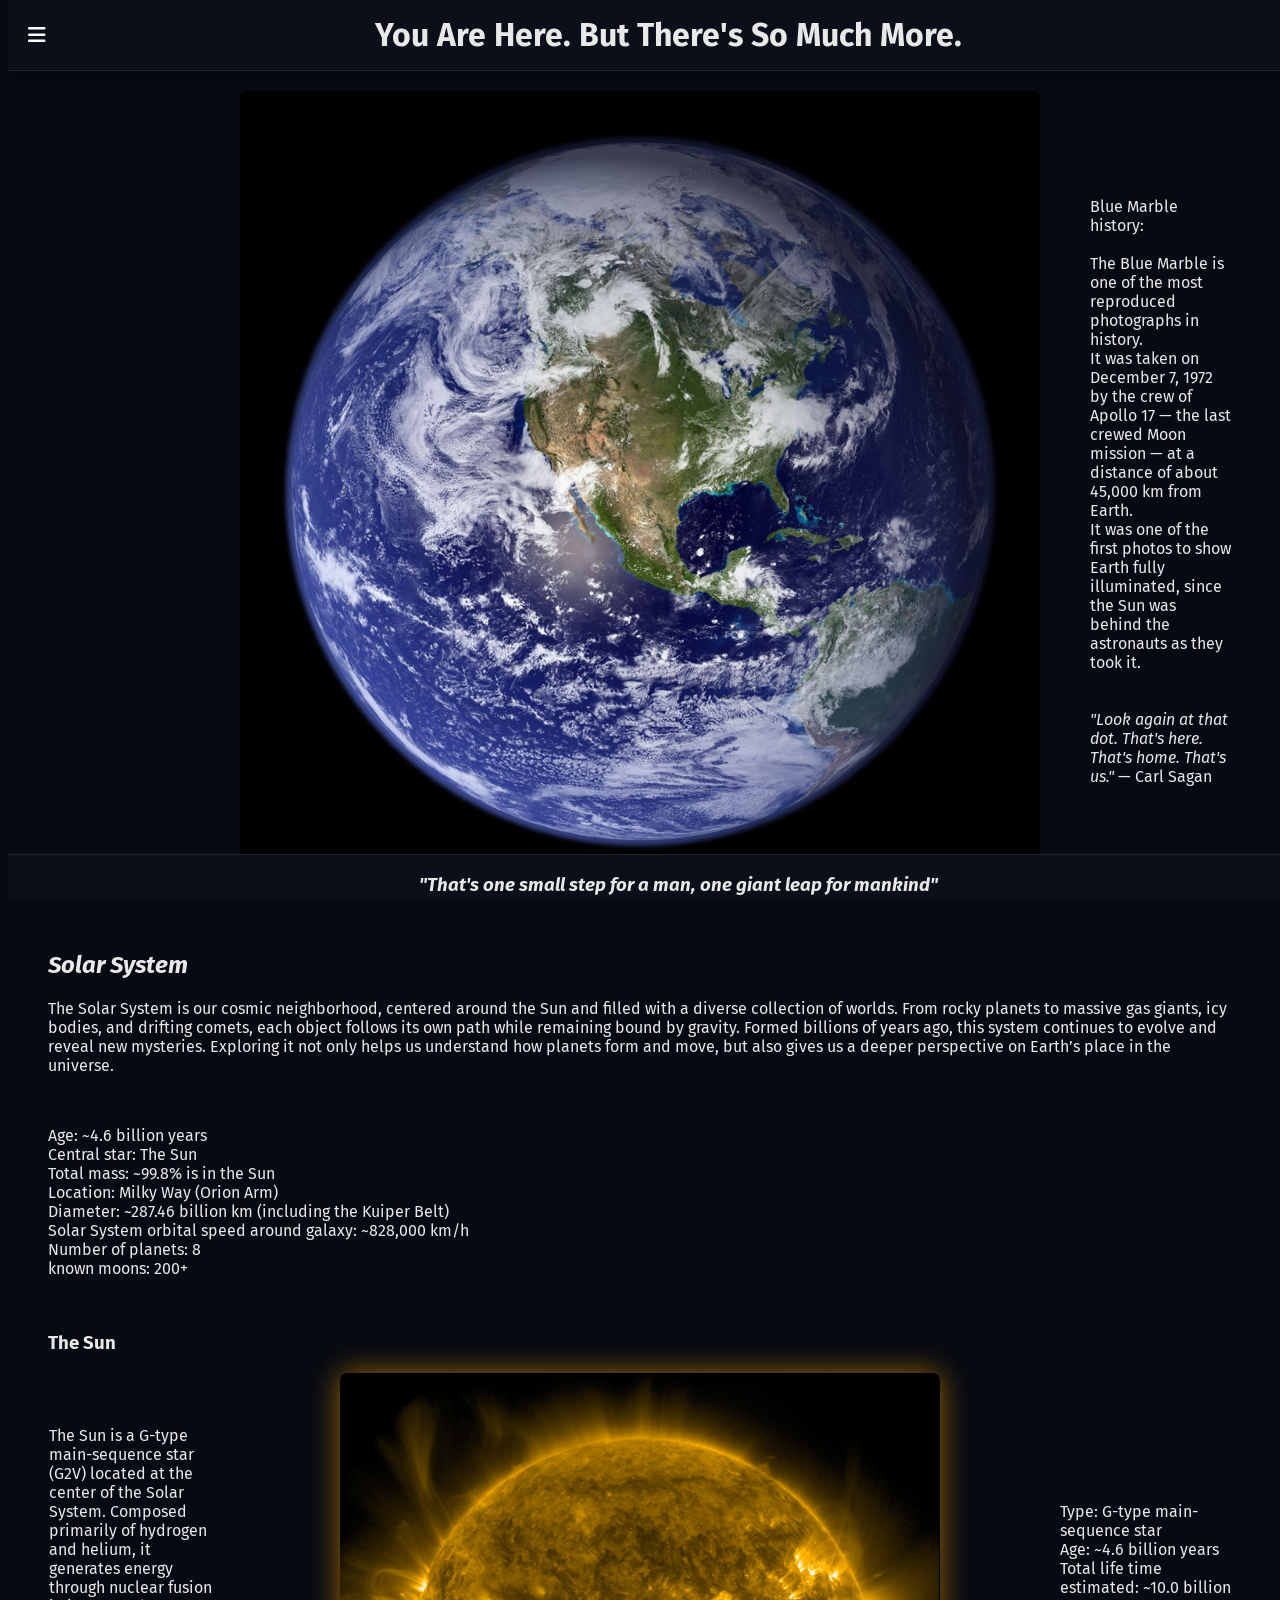
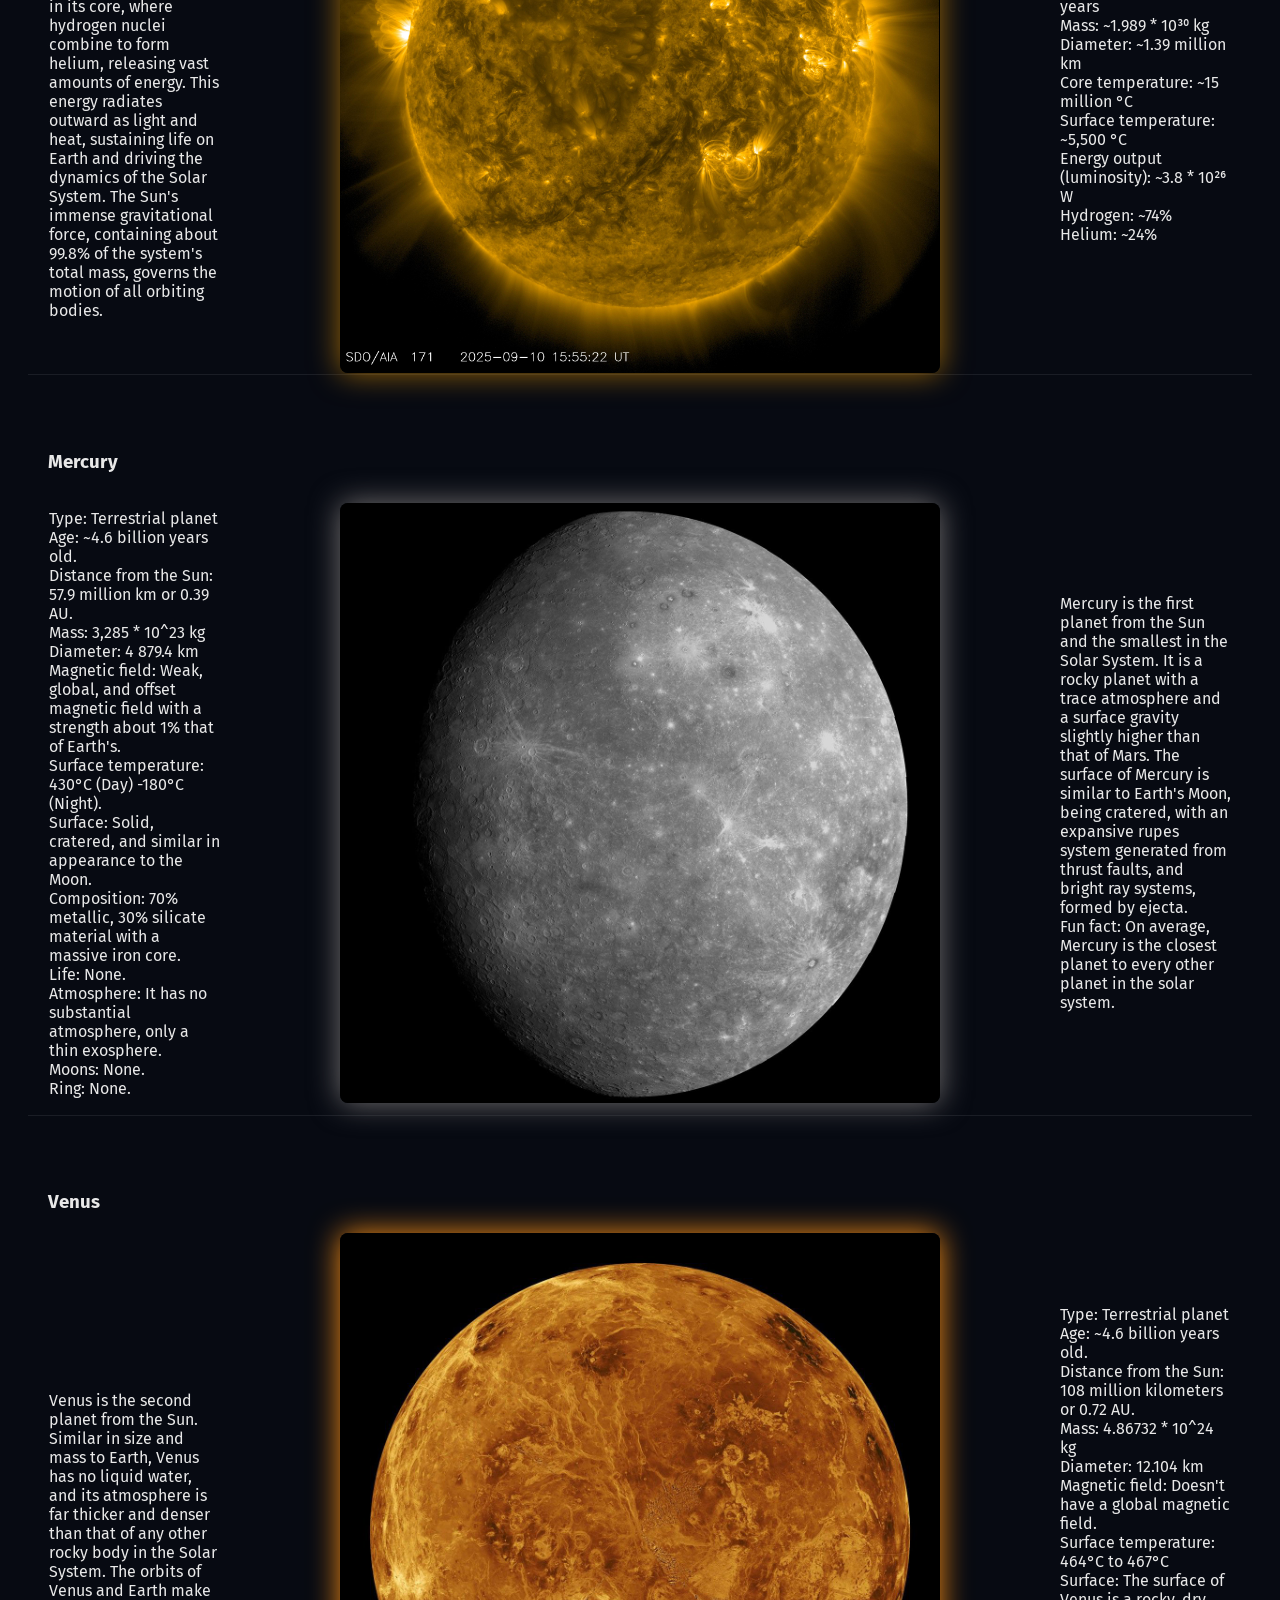
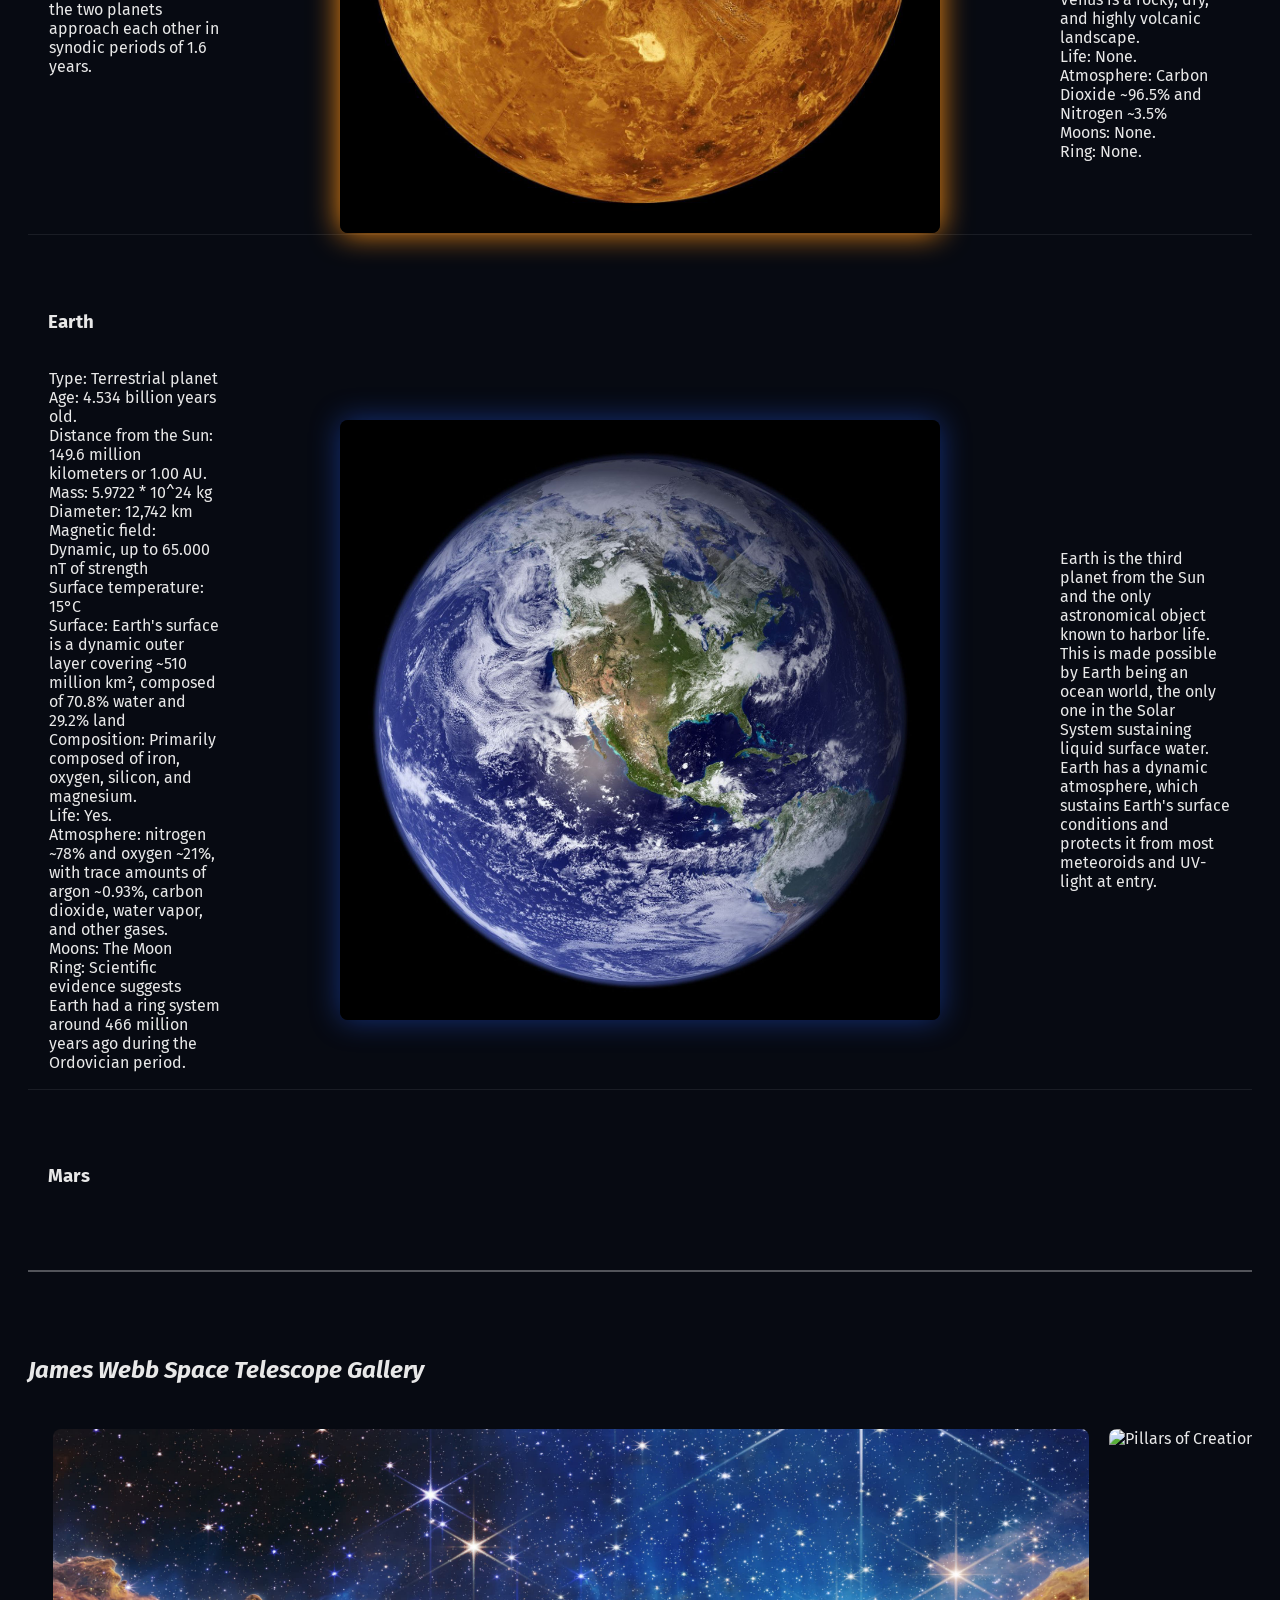
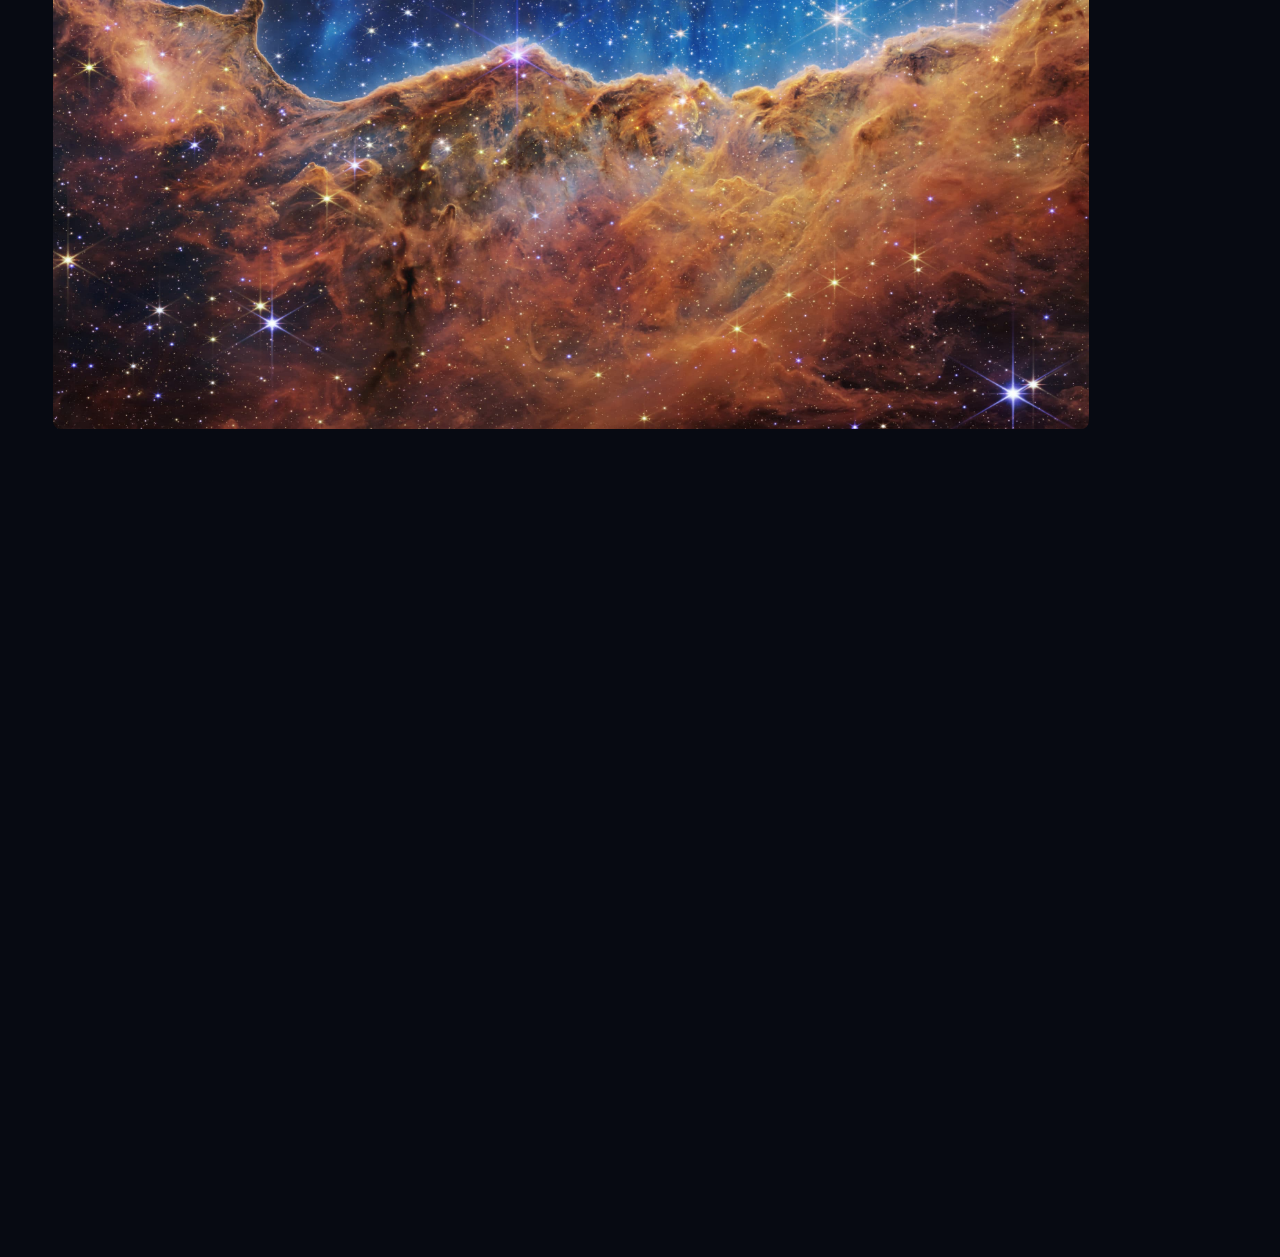
==== docs/index.html @ 54c1ebf7 "renamed folder" ====
<!DOCTYPE html>
<html lang="it">
    <head>
        <title> Test Site </title>
        <link rel="stylesheet" href="style.css">
        <link rel="stylesheet" href="https://cdnjs.cloudflare.com/ajax/libs/font-awesome/6.5.0/css/all.min.css"> <!-- for icons -->
        <link href='https://fonts.googleapis.com/css?family=Fira Sans' rel='stylesheet'> <!-- for font Fira Sans -->
        <script src="https://cdnjs.cloudflare.com/ajax/libs/three.js/r128/three.min.js"></script> <!--three.js for the 3d render-->
    </head>
    <body>

        <header>
            <h1> You Are Here. But There's So Much More. </h1> 
            <i class="fa-solid fa-bars" id="homeBtn"></i>
            <div id="dropdown">
                <a href="#"> <i class="fa-solid fa-house"></i> Home page </a>
                <a href="#SolarSystem"> Solar system </a>
                <a href="#ExoPlanets"> Exo Planets </a>
                <a href="#Stars"> Stars </a>
                <a href="#Galaxies"> Galaxies </a>
                <a href="#Blackholes"> Blackholes </a>
                <a href="#OtherSingularities"> Other singularities </a>
                <a href="#JamesWebbSTGallery"> James Webb ST gallery </a>
                <a href="#Credits"> <i class="fa-solid fa-user-astronaut"></i> Credits </a>
            </div>
        </header>

        <main>
            <div id="imageSection">
                <p style="color: #070a12;">
                    .
                </p>
                    <img src="../site_images/blue_marble_image.jpg" title="The Earth">
                <p>
                    Blue Marble history: <br><br>
                    The Blue Marble is one of the most reproduced photographs in history. <br>
                    It was taken on December 7, 1972 by the crew of Apollo 17 — the last crewed Moon mission — at a distance of about 45,000 km from Earth. <br>
                    It was one of the first photos to show Earth fully illuminated, since the Sun was behind the astronauts as they took it. <br><br><br>
                    <span style="font-style: italic;"> "Look again at that dot. That's here. That's home. That's us." </span>
                    — Carl Sagan <br>
                </p> <!-- info about Blue Marble image -->
            </div>

            <div id="mainContents">
                <br>
                <br>

                <h2 id="SolarSystem" style="font-style: italic;"> Solar System</h2>
                <div id="solarsystemdiv">
                    <p>
                        The Solar System is our cosmic neighborhood, centered around the Sun and filled with a diverse collection of worlds. From rocky planets to massive gas giants, icy bodies, and drifting comets, each object follows its own path while remaining bound by gravity.
                        Formed billions of years ago, this system continues to evolve and reveal new mysteries. Exploring it not only helps us understand how planets form and move, but also gives us a deeper perspective on Earth’s place in the universe.    
                    </p><br>
                    <p id="info">
                        Age: ~4.6 billion years <br>
                        Central star: The Sun <br>
                        Total mass: ~99.8% is in the Sun <br>
                        Location: Milky Way (Orion Arm) <br>
                        Diameter: ~287.46 billion km (including the Kuiper Belt) <br>
                        Solar System orbital speed around galaxy: ~828,000 km/h <br>
                        Number of planets: 8 <br>
                        known moons: 200+ <br>
                    </p>
                    <br>
                    <h3> The Sun </h3>
                    <div id="Sun">
                        <p>
                            The Sun is a G-type main-sequence star (G2V) located at the center of the Solar System. Composed primarily of hydrogen and helium, it generates energy through nuclear fusion in its core, where hydrogen nuclei combine to form helium, releasing vast amounts of energy.
                            This energy radiates outward as light and heat, sustaining life on Earth and driving the dynamics of the Solar System. The Sun's immense gravitational force, containing about 99.8% of the system's total mass, governs the motion of all orbiting bodies.
                        </p>
                        <img src="../site_images/nasa_image_19.jpg">
                        <p>
                            Type: G-type main-sequence star <br>
                            Age: ~4.6 billion years <br>
                            Total life time estimated: ~10.0 billion years <br>
                            Mass: ~1.989 * 10³⁰ kg <br>
                            Diameter: ~1.39 million km <br>
                            Core temperature: ~15 million °C <br>
                            Surface temperature: ~5,500 °C <br>
                            Energy output (luminosity): ~3.8 * 10²⁶ W <br>
                            Hydrogen: ~74% <br>
                            Helium: ~24% <br>
                        </p>
                    </div>
                    <br><br><br>
                    <h3> Mercury </h3>
                    <div id="Mercury">
                        <p>
                            Type: Terrestrial planet <br>
                            Age: ~4.6 billion years old. <br>
                            Distance from the Sun: 57.9 million km or 0.39 AU. <br>
                            Mass: 3,285 * 10^23 kg <br>
                            Diameter: 4 879.4 km <br>
                            Magnetic field: Weak, global, and offset magnetic field with a strength about 1% that of Earth's. <br>
                            Surface temperature: 430°C (Day) -180°C (Night). <br>
                            Surface: Solid, cratered, and similar in appearance to the Moon. <br>
                            Composition: 70% metallic, 30% silicate material with a massive iron core. <br>
                            Life: None. <br>
                            Atmosphere: It has no substantial atmosphere, only a thin exosphere. <br>
                            Moons: None. <br>
                            Ring: None. <br>
                        </p>
                        <img src="../site_images/nasa_image_20.jpg">
                        <p>
                            Mercury is the first planet from the Sun and the smallest in the Solar System. It is a rocky planet with a trace atmosphere and a surface gravity slightly higher than that of Mars. The surface of Mercury is similar to Earth's Moon, being cratered, with an expansive rupes system generated from thrust faults, and bright ray systems, formed by ejecta. <br>
                            Fun fact: On average, Mercury is the closest planet to every other planet in the solar system.
                        </p>
                    </div>
                    <br><br><br>
                    <h3> Venus </h3>
                    <div id="Venus">
                        <p>
                            Venus is the second planet from the Sun. Similar in size and mass to Earth, Venus has no liquid water, and its atmosphere is far thicker and denser than that of any other rocky body in the Solar System.
                            The orbits of Venus and Earth make the two planets approach each other in synodic periods of 1.6 years.
                        </p>
                        <img src="../site_images/nasa_image_21.jpg">
                        <p>
                            Type: Terrestrial planet <br>
                            Age: ~4.6 billion years old. <br>
                            Distance from the Sun: 108 million kilometers or 0.72 AU. <br>
                            Mass: 4.86732 * 10^24 kg <br>
                            Diameter: 12.104 km <br>
                            Magnetic field: Doesn't have a global magnetic field. <br>
                            Surface temperature: 464°C to 467°C <br>
                            Surface: The surface of Venus is a rocky, dry, and highly volcanic landscape. <br>
                            Life: None. <br>
                            Atmosphere: Carbon Dioxide ~96.5% and Nitrogen ~3.5% <br>
                            Moons: None. <br>
                            Ring: None. <br>
                        </p>
                    </div>
                    <br><br><br>
                    <h3> Earth </h3>
                    <div id="Earth">
                        <p>
                            Type: Terrestrial planet <br>
                            Age: 4.534 billion years old. <br>
                            Distance from the Sun: 149.6 million kilometers or 1.00 AU. <br>
                            Mass:  5.9722 * 10^24 kg <br>
                            Diameter: 12,742 km <br>
                            Magnetic field: Dynamic, up to 65.000 nT of strength <br>
                            Surface temperature: 15°C <br>
                            Surface: Earth's surface is a dynamic outer layer covering ~510 million km², composed of 70.8% water and 29.2% land <br>
                            Composition: Primarily composed of iron, oxygen, silicon, and magnesium. <br>
                            Life: Yes. <br>
                            Atmosphere: nitrogen ~78% and oxygen ~21%, with trace amounts of argon ~0.93%, carbon dioxide, water vapor, and other gases. <br>
                            Moons: The Moon <br>
                            Ring: Scientific evidence suggests Earth had a ring system around 466 million years ago during the Ordovician period. <br>
                        </p>
                        <img src="../site_images/blue_marble_image.jpg">
                        <p>
                            Earth is the third planet from the Sun and the only astronomical object known to harbor life. This is made possible by Earth being an ocean world, the only one in the Solar System sustaining liquid surface water.
                            Earth has a dynamic atmosphere, which sustains Earth's surface conditions and protects it from most meteoroids and UV-light at entry.
                        </p>
                    </div>
                    <br><br><br>
                    <h3> Mars </h3>
                    <div id="Mars">
                        <p>

                        </p>
                        <img src="">
                        <p>

                        </p>
                    </div>
                </div>
                <div class="spacer"></div>
                <!--
                <h2 id="ExoPlanets" style="font-style: italic;"> Exo Planets </h2>
                <div id="exoplanetsdiv"></div>
                    <p>
                    </p>
                <div class="spacer"></div>

                <h2 id="Stars" style="font-style: italic;"> Stars </h2>
                <div id="starsdiv"></div>
                <div class="spacer"></div>

                <h2 id="Galaxies" style="font-style: italic;"> Galaxies </h2>
                <div id="galaxiesdiv"></div>
                <div class="spacer"></div>

                <h2 id="Blackholes" style="font-style: italic;"> Blackholes </h2>
                <div id="blackholesdiv"></div>
                <div class="spacer"></div>

                <h2 id="OtherSingularities" style="font-style: italic;"> Other Singularities</h2>
                <div id="othersingularitiesdiv"></div>
                <br>
                -->
                
            </div>
            
            <br>
            <h2 id="JamesWebbSTGallery" style="font-style: italic;"> James Webb Space Telescope Gallery </h2>
            <div id="gallery">
                <img src="../site_images/nasa_image_1.jpeg" title="Carina Nebula by JWST">
                <img src="../site_images/nasa_image_2.png" title="Pillars of Creation by JWST">
                <img src="../site_images/nasa_image_3.jpg" title="Pillars of Creation by JWST">
                <img src="../site_images/nasa_image_4.jpg" title="NGC 1333 star-forming region by JWST">
                <img src="../site_images/nasa_image_5.jpg" title="Galaxy Messier 64 by JWST and Hubble">
                <img src="../site_images/nasa_image_6.jpg" title="Cranium Nebula by JWST">
                <img src="../site_images/nasa_image_7.jpg" title="NGC 602 star cluster by JWST">
                <img src="../site_images/nasa_image_8.jpg" title="Helix Nebula by JWST">
                <img src="../site_images/nasa_image_9.jpg" title="NGC 6537 Spider Nebula by JWST">
                <img src="../site_images/nasa_image_10.jpg" title="MACS J0416 galaxy cluster by JWST">
                <img src="../site_images/nasa_image_11.png" title="Galaxy pair VV 191 by JWST">
                <img src="../site_images/nasa_image_12.jpg" title="Galaxies colliding by JWST">
                <img src="../site_images/nasa_image_13.jpg" title="Space Hourglass Protostar by JWST">
                <img src="../site_images/nasa_image_14.jpg" title="Pismis 24 star-forming region by JWST">
                <img src="../site_images/nasa_image_15.jpg" title="IRAS 04302+224 Space Butterfly Protostar by JWST">
                <img src="../site_images/nasa_image_16.jpg" title="NGC 6072 planetary nebula by JWST">
                <img src="../site_images/nasa_image_17.jpg" title="Cat's Paw Nebula by JWST">
                <img src="../site_images/nasa_image_18.jpg" title="Herbig-Haro object by JWST">
            </div> <!-- gallery images -->
            <br><br>
            <div id="telescopeViewer"></div>

            <div id="Credits"></div>
        </main>

        <footer>
            <h3 style="font-style: italic;">  "That's one small step for a man, one giant leap for mankind" </h3>
            <h4> © 2026 pippz </h4>
            <a href="https://github.com/pippz" target="_blank">
                <i class="fa-brands fa-github"></i> github <span> Pippz </span>
            </a>
            <a href="#">
                <i class="fa-brands fa-discord"></i> @_pippz_
            </a>
        </footer>

        <script src="script.js"></script>
        <script src="https://cdn.jsdelivr.net/npm/three@0.128.0/examples/js/loaders/GLTFLoader.js"></script>

    </body>
</html>
---- docs/style.css ----
* {
    cursor: default;
}

body, h1, h2, h3, p {
  font-family: 'Fira Sans', sans-serif;
}

body {
    background-color: #070a12;
    color: #e8e8e8;
    overflow-x: auto;
}





header {
    position: fixed;
    top: 0;
    width: 100%;
    height: 70px;
    z-index: 999;

    background-color: #0b0f1a;
    border-bottom: 1px solid rgba(255, 255, 255, 0.08);
    box-shadow: 0 2px 10px rgba(0, 0, 0, 0.5);

    display: flex;
    justify-content: center;
    align-items: center;
    padding: 0 20px;
}

header h1 {
    margin: 0;
    transition: opacity 0.5s ease;
}

header .fa-bars {
    position: absolute;
    left: 20px;
    font-size: 20px;
    color: white;
    cursor: pointer;
    z-index: 999;
}

header .fa-bars:hover {
    color: #b3bfe4;
}

#dropdown {
    display: none;
    position: absolute;
    top: 70px;
    left: 0px;
    width: 200px;
    background-color: #0b0f1a;
    border: 1px solid rgba(255,255,255,0.1);
    border-radius: 0 0 8px 8px;
    padding: 10px;
}

#dropdown a {
    display: block;
    color: white;
    font-style: italic;
    text-decoration: none;
    padding: 8px 15px;
    }

#dropdown a:hover {
    background-color: rgba(255,255,255,0.1);
    border-radius: 9px;
    cursor: pointer;
}





#imageSection {
    display: flex;
    align-items: center;
    justify-content: center;
    gap: 30px;
    padding: 1px;
    border-bottom: 1px solid rgba(255, 255, 255, 0.08);
}

#imageSection img {
    height: 800px;
    width: auto;
    border-radius: 8px;
}

#imageSection p {
    width: 350px;
}

#solarsystemdiv p#info {
    width: 550px;
}

#solarsystemdiv p {
  transition: opacity 0.8s ease;
}

#Sun {
    display: flex;
    align-items: center;
    justify-content: center;
    gap: 100px;
    padding: 1px;
    border-bottom: 1px solid rgba(255, 255, 255, 0.08);
}

#Sun p {
    width: 500px;
}

#Sun img {
    height: 600px;
    width: auto;
    border-radius: 8px;
    box-shadow: 0 0 30px rgba(255, 165, 0, 0.6);
}

#Mercury {
    display: flex;
    align-items: center;
    justify-content: center;
    gap: 100px;
    padding: 1px;
    border-bottom: 1px solid rgba(255, 255, 255, 0.08);
}

#Mercury p {
    width: 500px;
}

#Mercury img {
    height: 600px;
    width: auto;
    border-radius: 8px;
    box-shadow: 0 0 30px rgb(117, 114, 114);
}

#Venus {
    display: flex;
    align-items: center;
    justify-content: center;
    gap: 100px;
    padding: 1px;
    border-bottom: 1px solid rgba(255, 255, 255, 0.08);
}

#Venus p {
    width: 500px;
}

#Venus img {
    height: 600px;
    width: auto;
    border-radius: 8px;
    box-shadow: 0 0 30px rgb(250, 143, 21);
}

#Earth {
    display: flex;
    align-items: center;
    justify-content: center;
    gap: 100px;
    padding: 1px;
    border-bottom: 1px solid rgba(255, 255, 255, 0.08);
}

#Earth p {
    width: 500px;
}

#Earth img {
    height: 600px;
    width: auto;
    border-radius: 8px;
    box-shadow: 0 0 30px rgba(36, 91, 243, 0.459);
}






#mainContents {
    background-color: #070a12;
    color: #e8e8e8;
}

#mainContents h2, p {
    margin-left: 20px;
    margin-right: 20px;
}

.spacer {
  border: none;
  border-top: 2px solid rgba(255, 255, 255, 0.3);
  margin: 45px 0;
}




main {
    margin-top: 90px;
    margin-left: 20px;
    margin-right: 20px;
    margin-bottom: 45px;
    padding-bottom: 220px;
}

h2 {
  scroll-margin-top: 90px;
}

h3 {
    margin-left: 20px;
}


#gallery {
  display: flex;
  overflow-x: auto;
  overflow-y: hidden;
  gap: 20px;
  padding: 25px;
}

#gallery img {
  height: 600px;
  width: auto;
  border-radius: 8px;
  flex-shrink: 0;
}

#gallery::-webkit-scrollbar {
  height: 8px;
  border: 1px solid rgba(255,255,255,0.1);
  border-radius: 10px;
}

#gallery::-webkit-scrollbar-track {
  background: transparent;
}

#gallery::-webkit-scrollbar-thumb {
  background: rgba(255, 255, 255, 0.3);
  border-radius: 10px;
}

#gallery::-webkit-scrollbar-thumb:hover {
  background: rgba(255, 255, 255, 0.6);
}

#telescopeViewer {
  width: 800px;
  height: 500px;
  margin: 0 auto;
}





footer {
    position: fixed;
    bottom: 0;
    width: 100%;
    height: 45px;
    overflow: hidden;
    transition: height 0.4s ease;

    background-color: #0b0f1a;
    border-top: 1px solid rgba(255, 255, 255, 0.08);

    display: flex;
    flex-direction: column;
    justify-content: left;
    align-items: center;
    padding: 0 20px;
}

footer:hover {
    height: 220px;
}

footer.visible {
    height: 220px;
}

footer.visible p, footer.visible a, footer.visible h3, footer.visible h4 {
    opacity: 1;
}

footer h3{
    opacity: 0;
    transition: opacity 0.45 ease;
}

footer:hover h3 {
    opacity: 1;
    transition-delay: 0.1;
}

footer h4 {
    opacity: 0;
    transition: opacity 0.45 ease;
}

footer:hover h4 {
    opacity: 1;
    transition-delay: 0.1;
}

footer a {
  color: white;
  text-decoration: none;
  opacity: 0;
  padding: 8px 11px;
  transition: opacity 0.3s ease;
}

footer a span {
    font-style: italic;
    color: white;
}

footer:hover a {
  opacity: 1;
  transition-delay: 0.1s;
}

footer a:hover {
    background-color: rgba(255,255,255,0.1);
    border-radius: 9px;
    cursor: pointer;
}
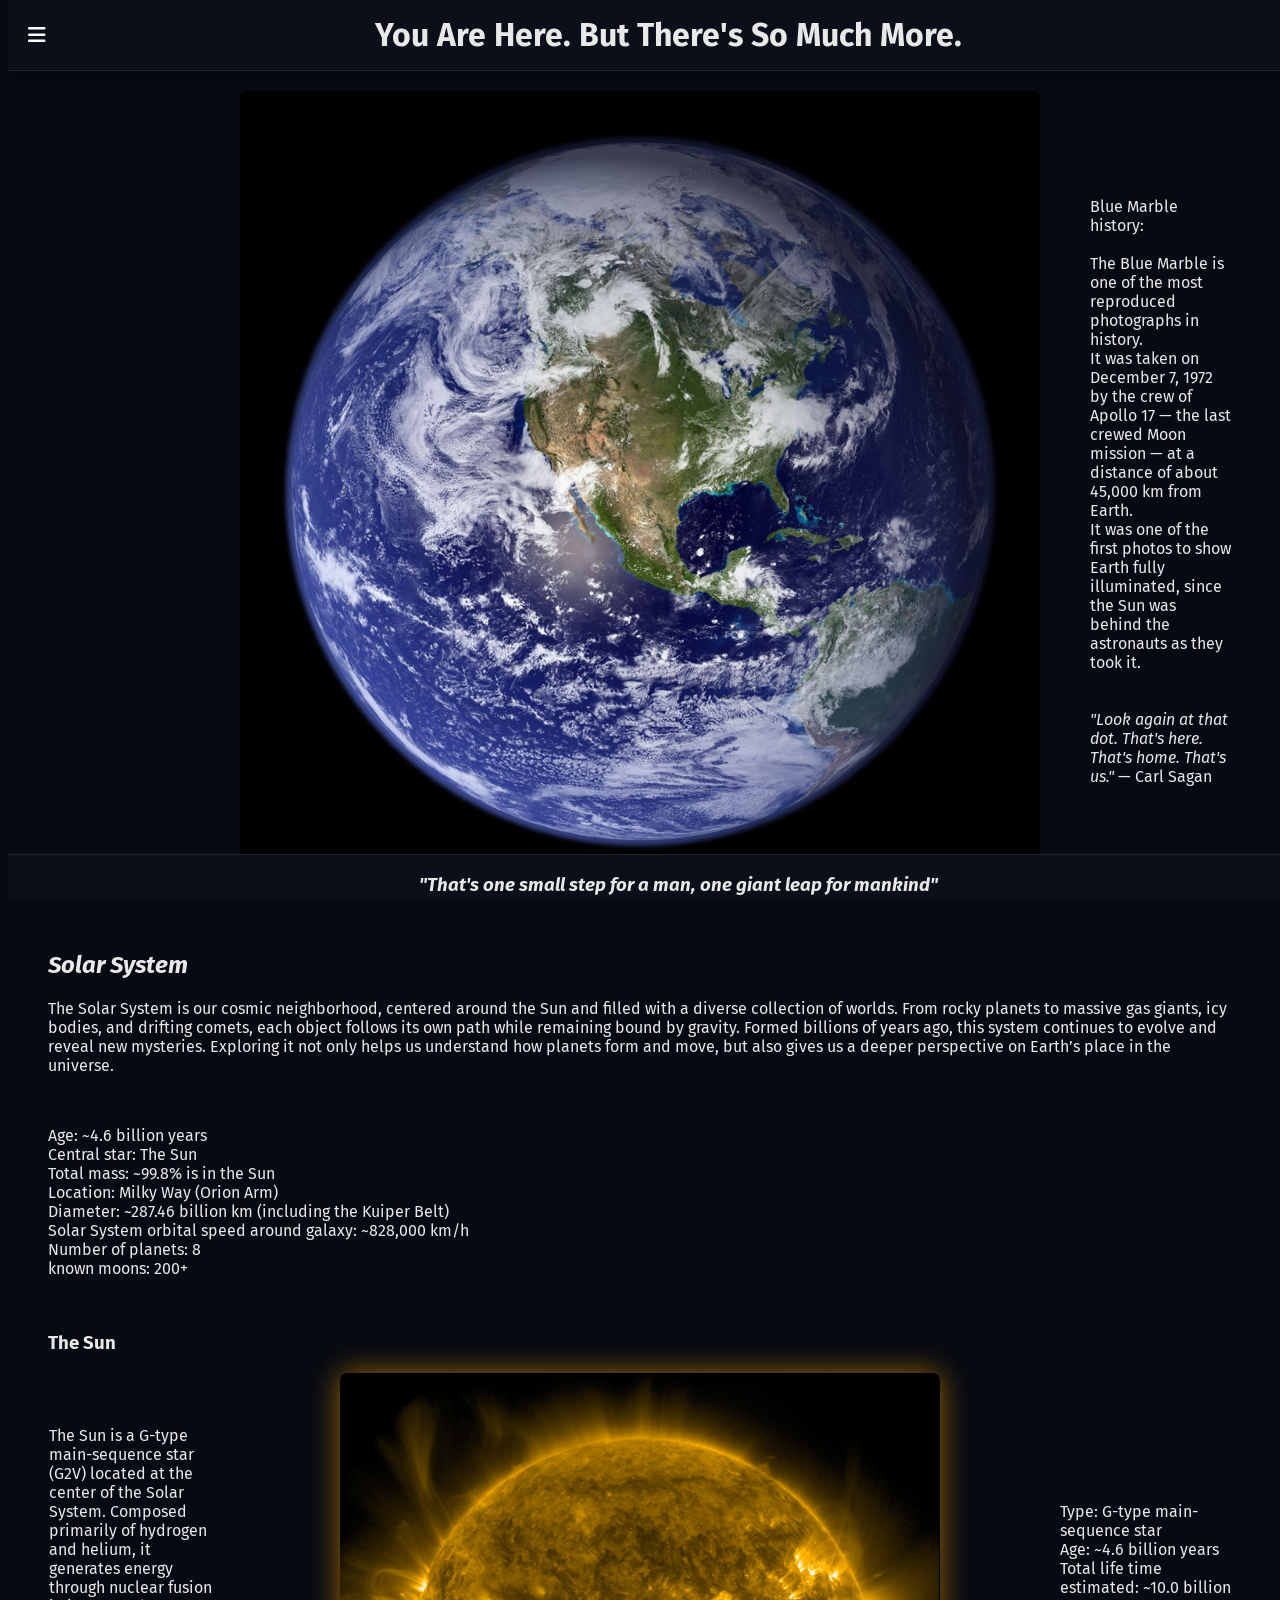
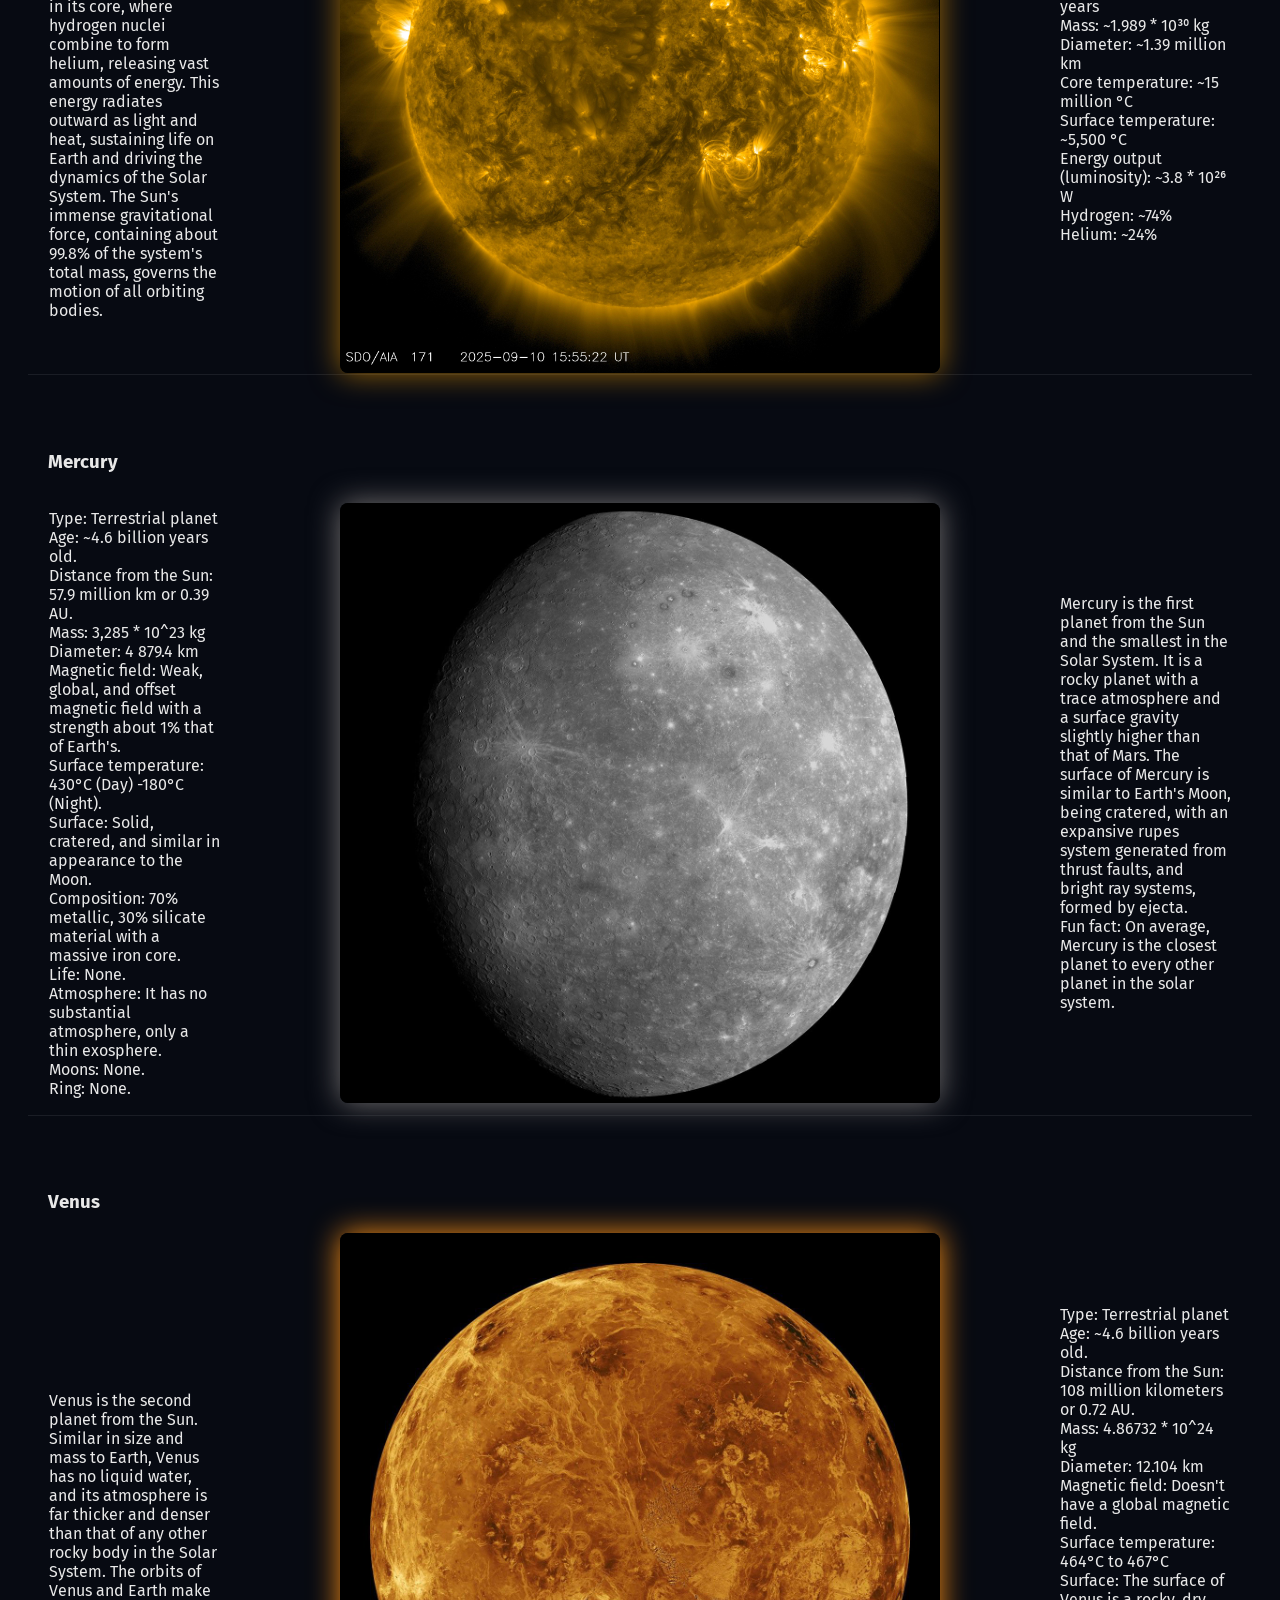
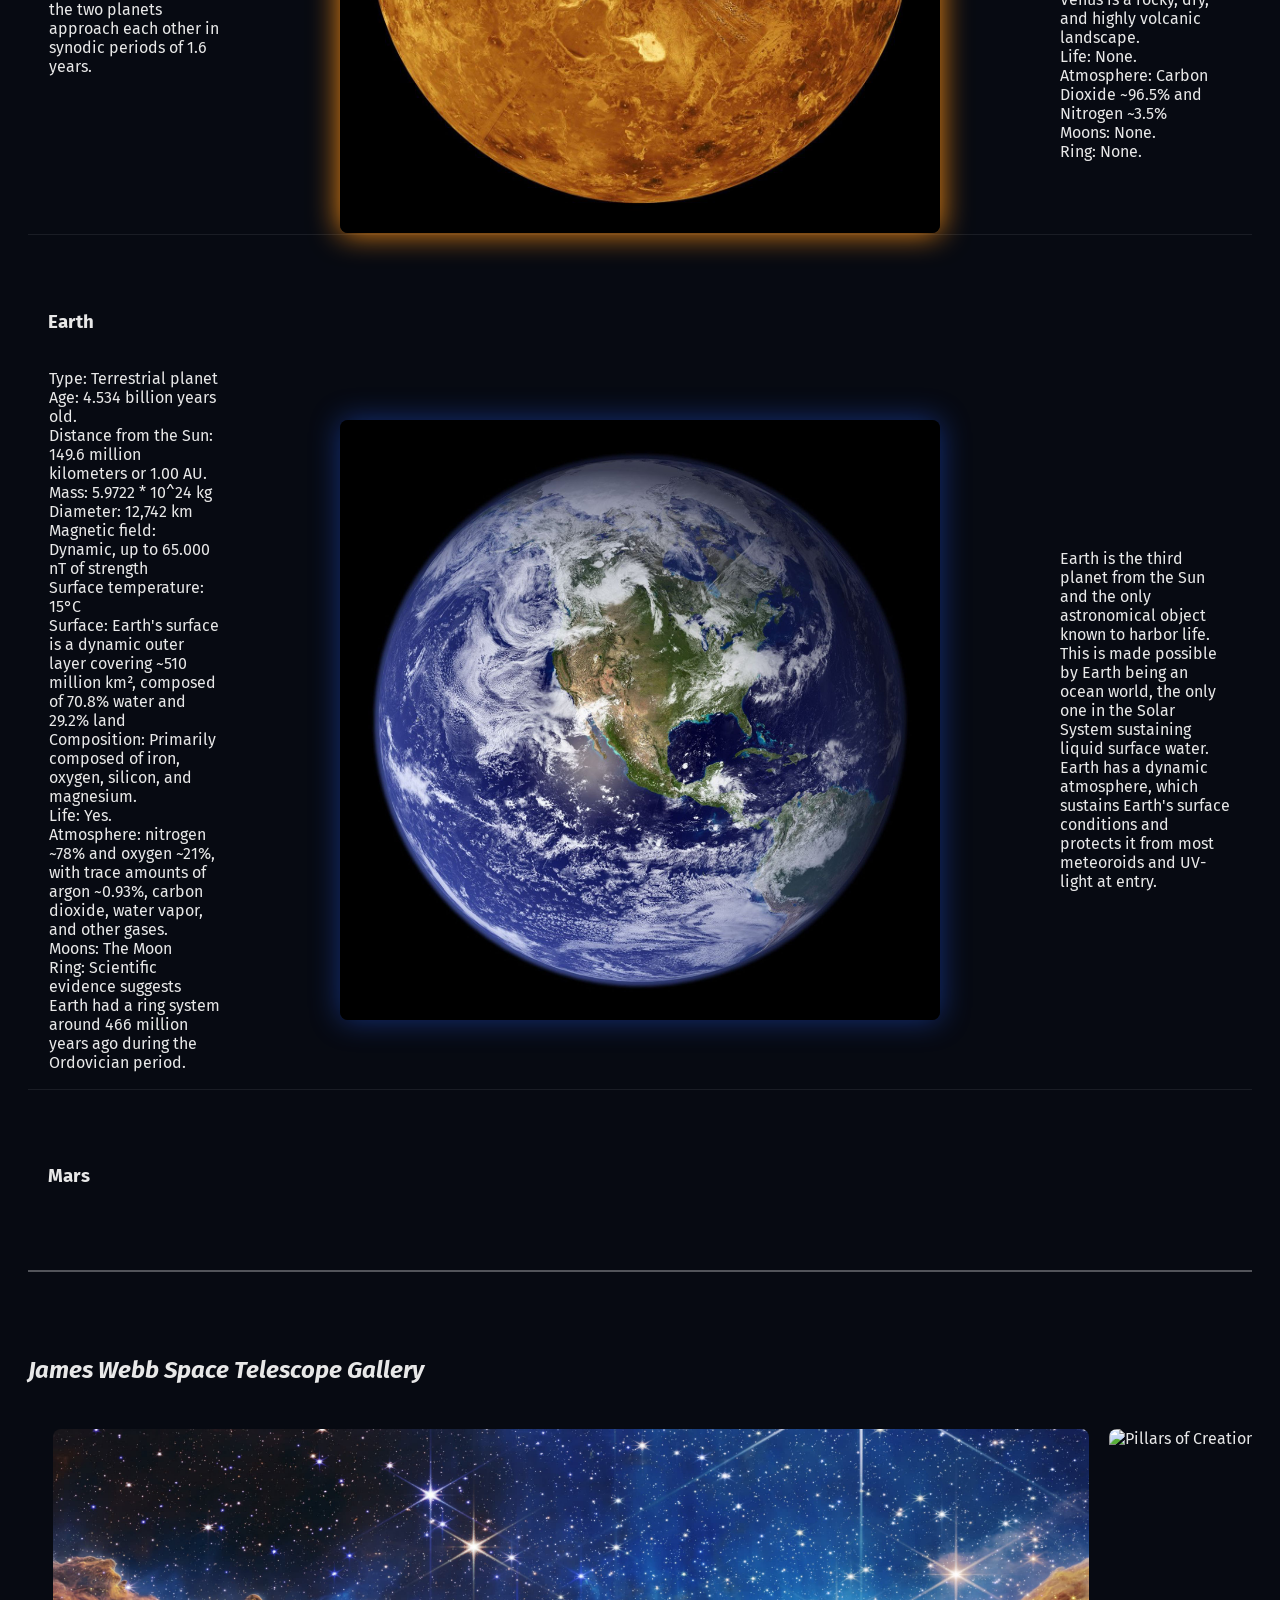
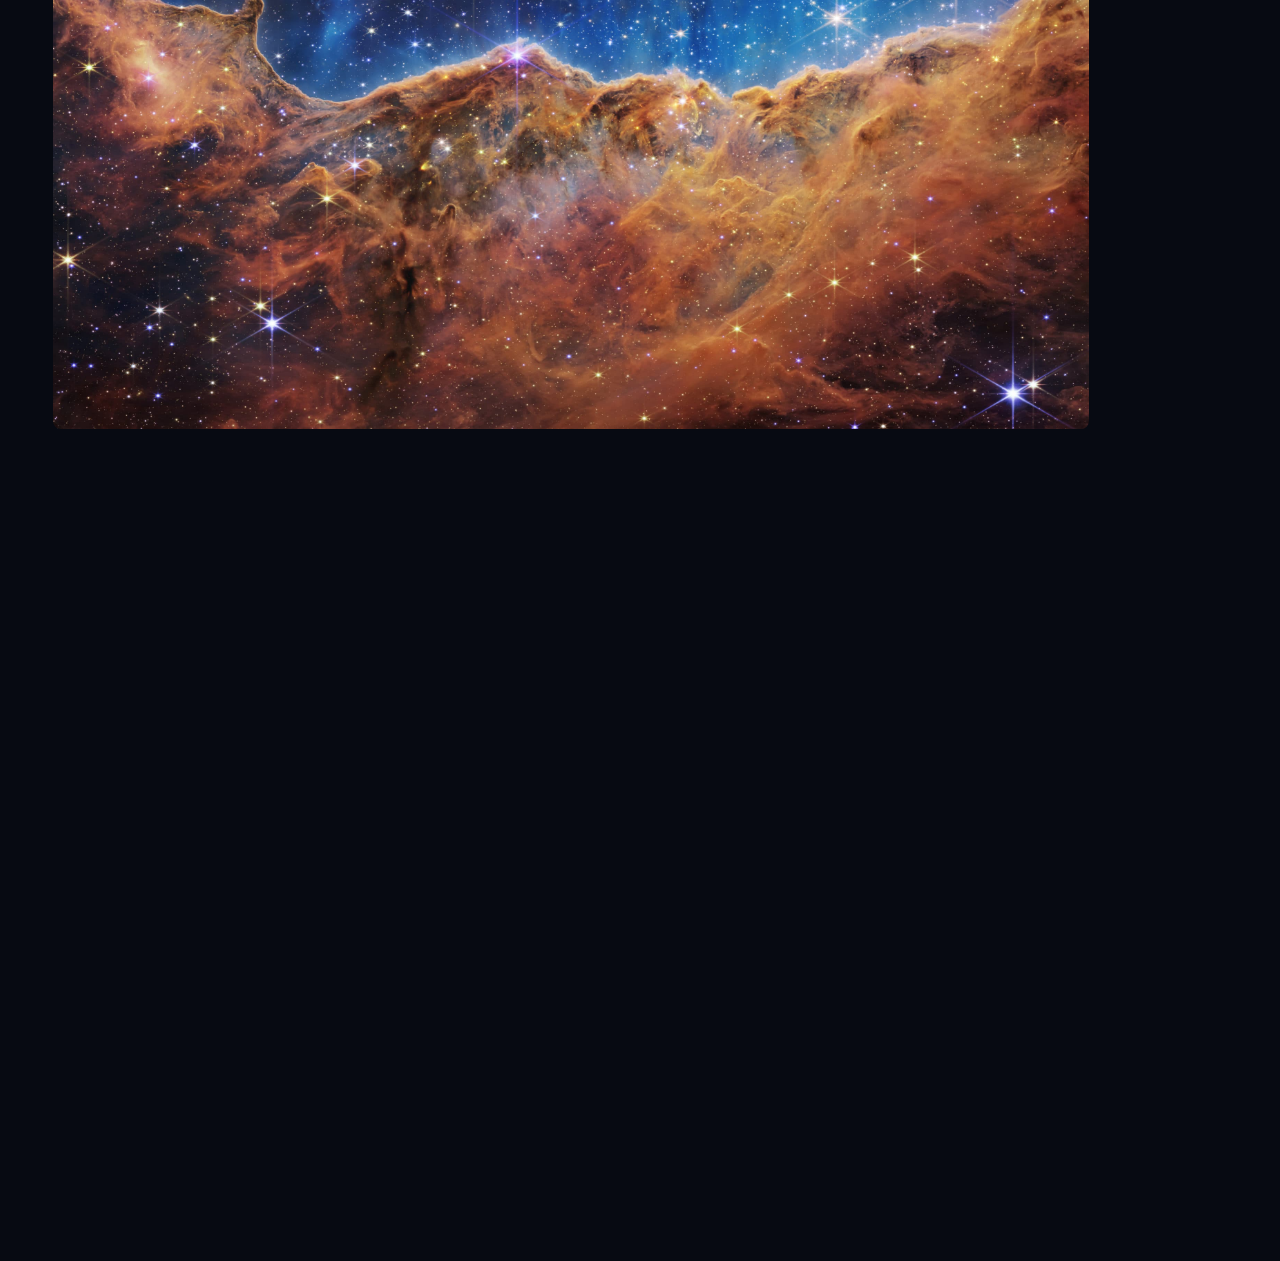
==== commit 59f659d3: "3d render changes" ====
--- a/docs/index.html
+++ b/docs/index.html
@@ -5,7 +5,6 @@
         <link rel="stylesheet" href="style.css">
         <link rel="stylesheet" href="https://cdnjs.cloudflare.com/ajax/libs/font-awesome/6.5.0/css/all.min.css"> <!-- for icons -->
         <link href='https://fonts.googleapis.com/css?family=Fira Sans' rel='stylesheet'> <!-- for font Fira Sans -->
-        <script src="https://cdnjs.cloudflare.com/ajax/libs/three.js/r128/three.min.js"></script> <!--three.js for the 3d render-->
     </head>
     <body>
 
@@ -30,7 +29,7 @@
                 <p style="color: #070a12;">
                     .
                 </p>
-                    <img src="../site_images/blue_marble_image.jpg" title="The Earth">
+                    <img src="site_images/blue_marble_image.jpg" title="The Earth">
                 <p>
                     Blue Marble history: <br><br>
                     The Blue Marble is one of the most reproduced photographs in history. <br>
@@ -68,7 +67,7 @@
                             The Sun is a G-type main-sequence star (G2V) located at the center of the Solar System. Composed primarily of hydrogen and helium, it generates energy through nuclear fusion in its core, where hydrogen nuclei combine to form helium, releasing vast amounts of energy.
                             This energy radiates outward as light and heat, sustaining life on Earth and driving the dynamics of the Solar System. The Sun's immense gravitational force, containing about 99.8% of the system's total mass, governs the motion of all orbiting bodies.
                         </p>
-                        <img src="../site_images/nasa_image_19.jpg">
+                        <img src="site_images/nasa_image_19.jpg">
                         <p>
                             Type: G-type main-sequence star <br>
                             Age: ~4.6 billion years <br>
@@ -100,7 +99,7 @@
                             Moons: None. <br>
                             Ring: None. <br>
                         </p>
-                        <img src="../site_images/nasa_image_20.jpg">
+                        <img src="site_images/nasa_image_20.jpg">
                         <p>
                             Mercury is the first planet from the Sun and the smallest in the Solar System. It is a rocky planet with a trace atmosphere and a surface gravity slightly higher than that of Mars. The surface of Mercury is similar to Earth's Moon, being cratered, with an expansive rupes system generated from thrust faults, and bright ray systems, formed by ejecta. <br>
                             Fun fact: On average, Mercury is the closest planet to every other planet in the solar system.
@@ -113,7 +112,7 @@
                             Venus is the second planet from the Sun. Similar in size and mass to Earth, Venus has no liquid water, and its atmosphere is far thicker and denser than that of any other rocky body in the Solar System.
                             The orbits of Venus and Earth make the two planets approach each other in synodic periods of 1.6 years.
                         </p>
-                        <img src="../site_images/nasa_image_21.jpg">
+                        <img src="site_images/nasa_image_21.jpg">
                         <p>
                             Type: Terrestrial planet <br>
                             Age: ~4.6 billion years old. <br>
@@ -147,7 +146,7 @@
                             Moons: The Moon <br>
                             Ring: Scientific evidence suggests Earth had a ring system around 466 million years ago during the Ordovician period. <br>
                         </p>
-                        <img src="../site_images/blue_marble_image.jpg">
+                        <img src="site_images/blue_marble_image.jpg">
                         <p>
                             Earth is the third planet from the Sun and the only astronomical object known to harbor life. This is made possible by Earth being an ocean world, the only one in the Solar System sustaining liquid surface water.
                             Earth has a dynamic atmosphere, which sustains Earth's surface conditions and protects it from most meteoroids and UV-light at entry.
@@ -195,27 +194,27 @@
             <br>
             <h2 id="JamesWebbSTGallery" style="font-style: italic;"> James Webb Space Telescope Gallery </h2>
             <div id="gallery">
-                <img src="../site_images/nasa_image_1.jpeg" title="Carina Nebula by JWST">
-                <img src="../site_images/nasa_image_2.png" title="Pillars of Creation by JWST">
-                <img src="../site_images/nasa_image_3.jpg" title="Pillars of Creation by JWST">
-                <img src="../site_images/nasa_image_4.jpg" title="NGC 1333 star-forming region by JWST">
-                <img src="../site_images/nasa_image_5.jpg" title="Galaxy Messier 64 by JWST and Hubble">
-                <img src="../site_images/nasa_image_6.jpg" title="Cranium Nebula by JWST">
-                <img src="../site_images/nasa_image_7.jpg" title="NGC 602 star cluster by JWST">
-                <img src="../site_images/nasa_image_8.jpg" title="Helix Nebula by JWST">
-                <img src="../site_images/nasa_image_9.jpg" title="NGC 6537 Spider Nebula by JWST">
-                <img src="../site_images/nasa_image_10.jpg" title="MACS J0416 galaxy cluster by JWST">
-                <img src="../site_images/nasa_image_11.png" title="Galaxy pair VV 191 by JWST">
-                <img src="../site_images/nasa_image_12.jpg" title="Galaxies colliding by JWST">
-                <img src="../site_images/nasa_image_13.jpg" title="Space Hourglass Protostar by JWST">
-                <img src="../site_images/nasa_image_14.jpg" title="Pismis 24 star-forming region by JWST">
-                <img src="../site_images/nasa_image_15.jpg" title="IRAS 04302+224 Space Butterfly Protostar by JWST">
-                <img src="../site_images/nasa_image_16.jpg" title="NGC 6072 planetary nebula by JWST">
-                <img src="../site_images/nasa_image_17.jpg" title="Cat's Paw Nebula by JWST">
-                <img src="../site_images/nasa_image_18.jpg" title="Herbig-Haro object by JWST">
+                <img src="site_images/nasa_image_1.jpeg" title="Carina Nebula by JWST">
+                <img src="site_images/nasa_image_2.png" title="Pillars of Creation by JWST">
+                <img src="site_images/nasa_image_3.jpg" title="Pillars of Creation by JWST">
+                <img src="site_images/nasa_image_4.jpg" title="NGC 1333 star-forming region by JWST">
+                <img src="site_images/nasa_image_5.jpg" title="Galaxy Messier 64 by JWST and Hubble">
+                <img src="site_images/nasa_image_6.jpg" title="Cranium Nebula by JWST">
+                <img src="site_images/nasa_image_7.jpg" title="NGC 602 star cluster by JWST">
+                <img src="site_images/nasa_image_8.jpg" title="Helix Nebula by JWST">
+                <img src="site_images/nasa_image_9.jpg" title="NGC 6537 Spider Nebula by JWST">
+                <img src="site_images/nasa_image_10.jpg" title="MACS J0416 galaxy cluster by JWST">
+                <img src="site_images/nasa_image_11.png" title="Galaxy pair VV 191 by JWST">
+                <img src="site_images/nasa_image_12.jpg" title="Galaxies colliding by JWST">
+                <img src="site_images/nasa_image_13.jpg" title="Space Hourglass Protostar by JWST">
+                <img src="site_images/nasa_image_14.jpg" title="Pismis 24 star-forming region by JWST">
+                <img src="site_images/nasa_image_15.jpg" title="IRAS 04302+224 Space Butterfly Protostar by JWST">
+                <img src="site_images/nasa_image_16.jpg" title="NGC 6072 planetary nebula by JWST">
+                <img src="site_images/nasa_image_17.jpg" title="Cat's Paw Nebula by JWST">
+                <img src="site_images/nasa_image_18.jpg" title="Herbig-Haro object by JWST">
             </div> <!-- gallery images -->
             <br><br>
-            <div id="telescopeViewer"></div>
+            <iframe src="https://sketchfab.com/models/f9e4b03e63624e7aa050a798b63bc9c4/embed?autostart=1&ui_theme=dark&ui_infos=0&ui_controls=0&ui_stop=0" width="800" height="500" frameborder="0" allowfullscreen></iframe>
 
             <div id="Credits"></div>
         </main>
@@ -232,7 +231,6 @@
         </footer>
 
         <script src="script.js"></script>
-        <script src="https://cdn.jsdelivr.net/npm/three@0.128.0/examples/js/loaders/GLTFLoader.js"></script>
 
     </body>
 </html>
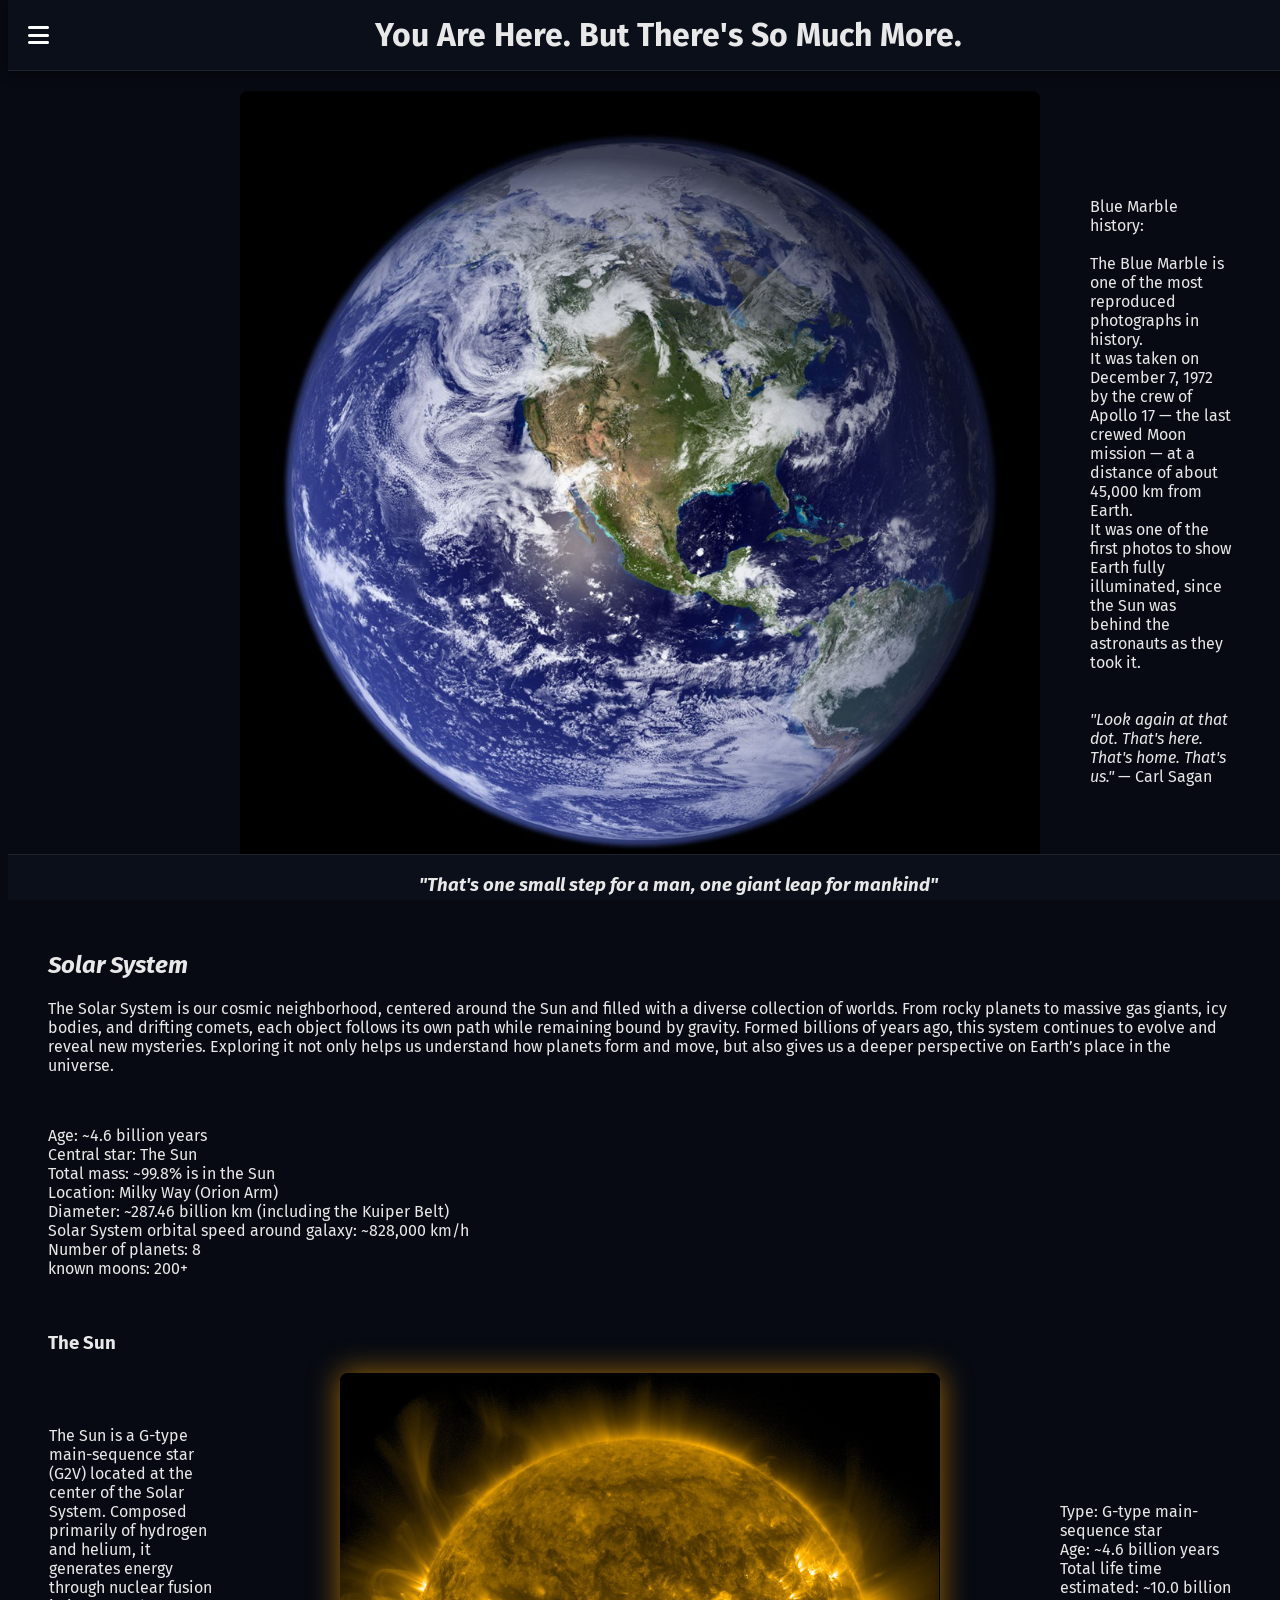
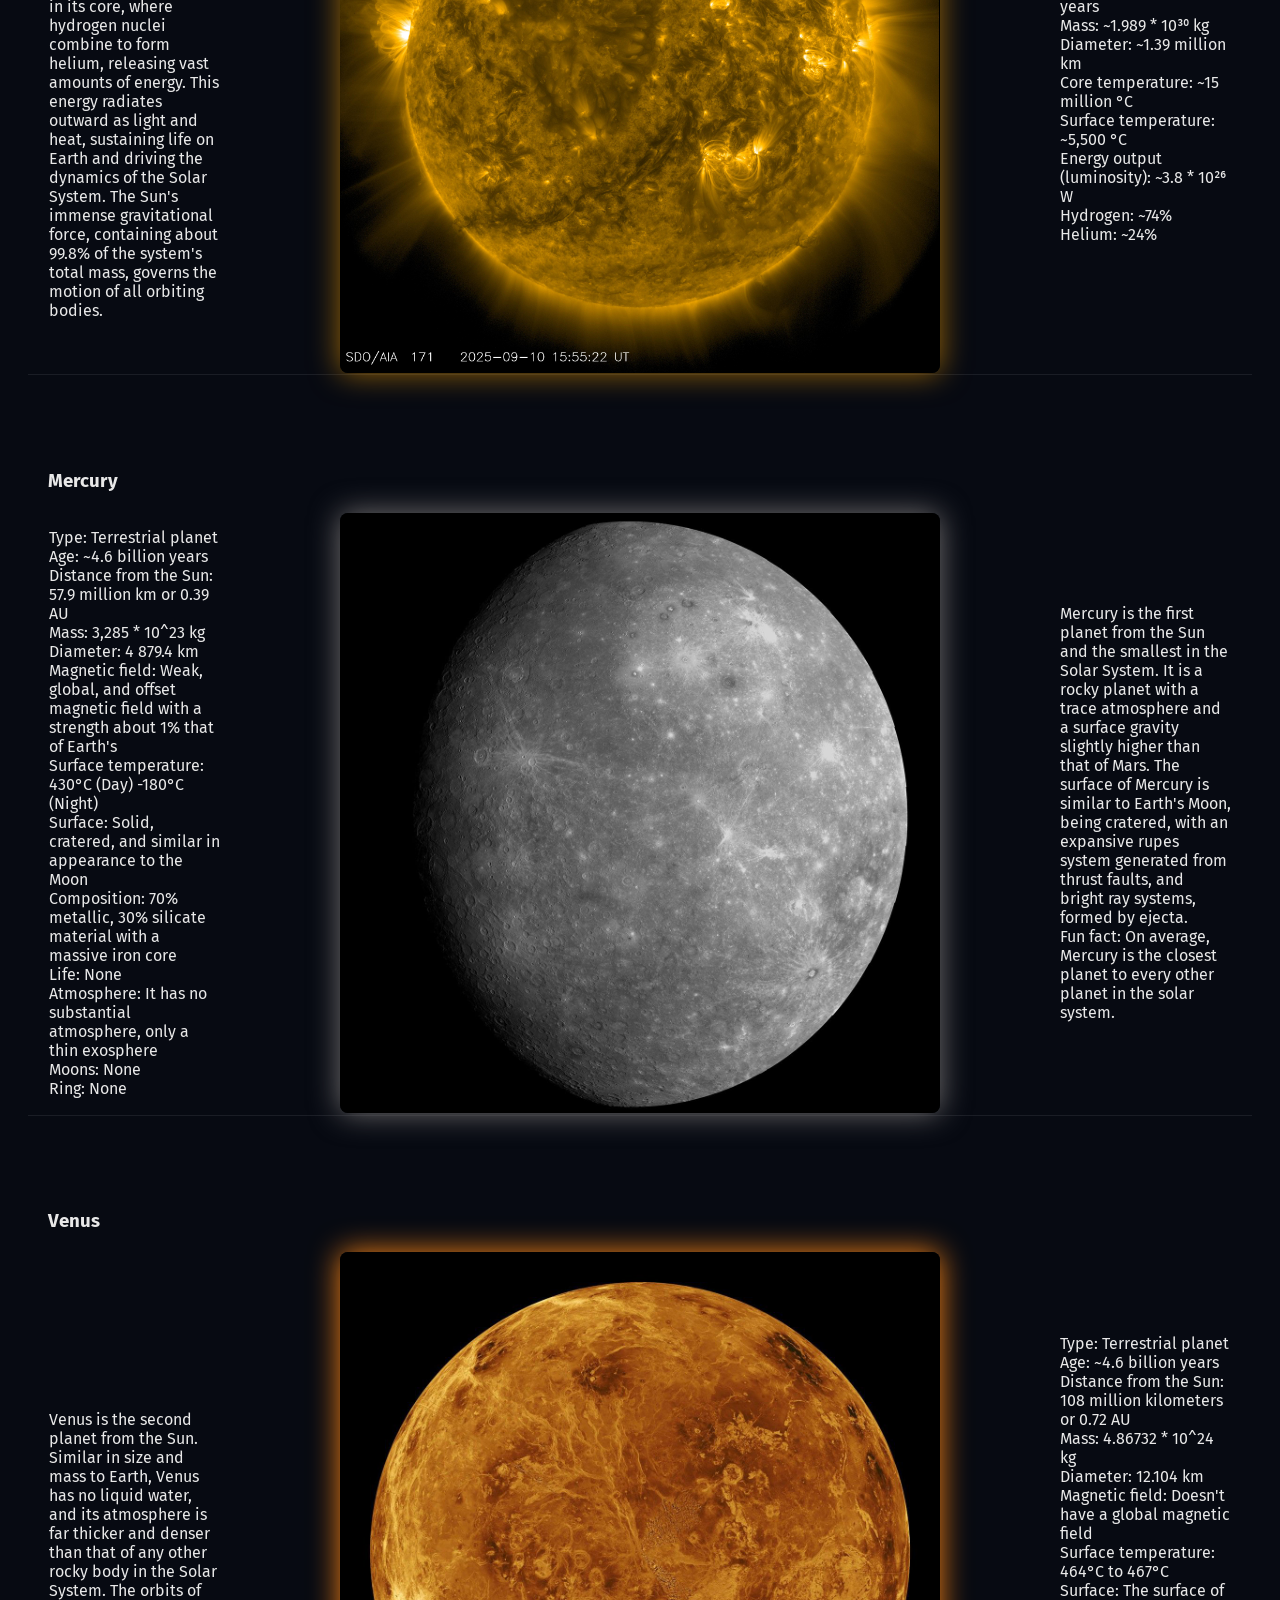
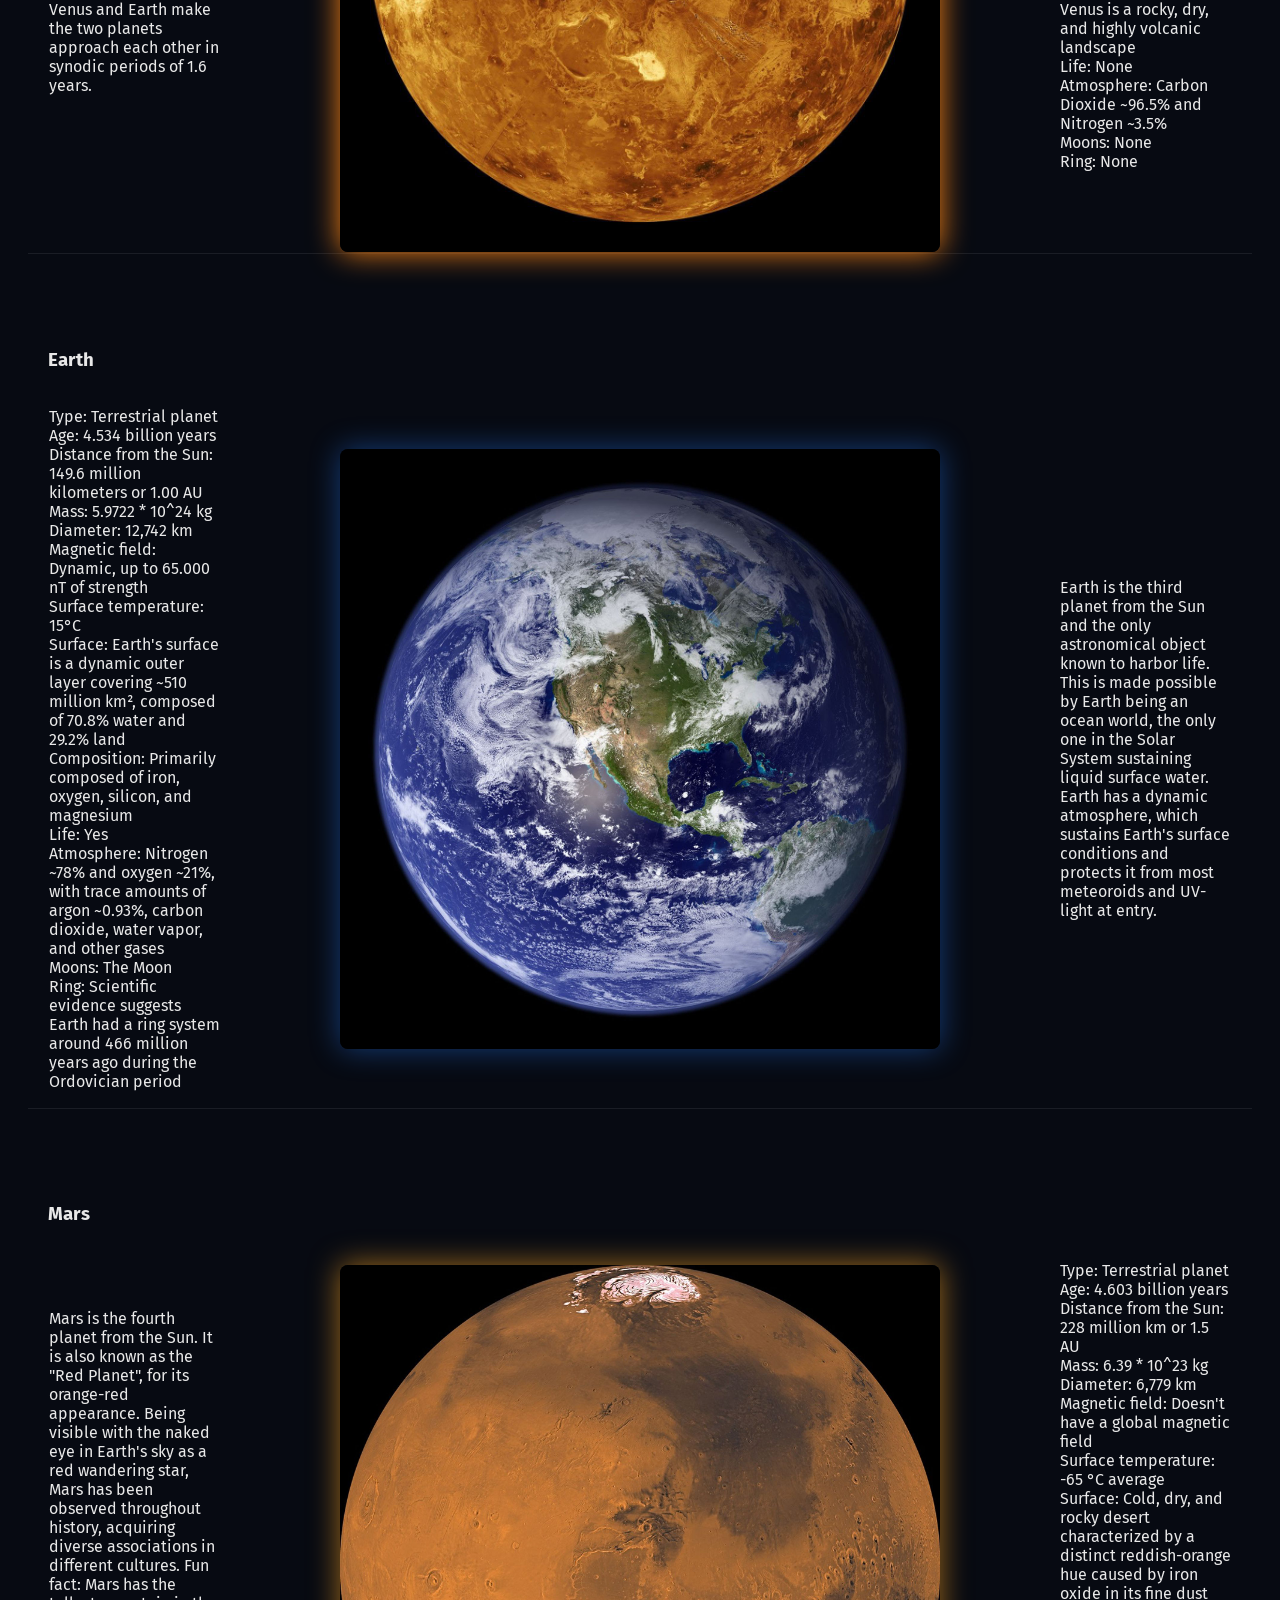
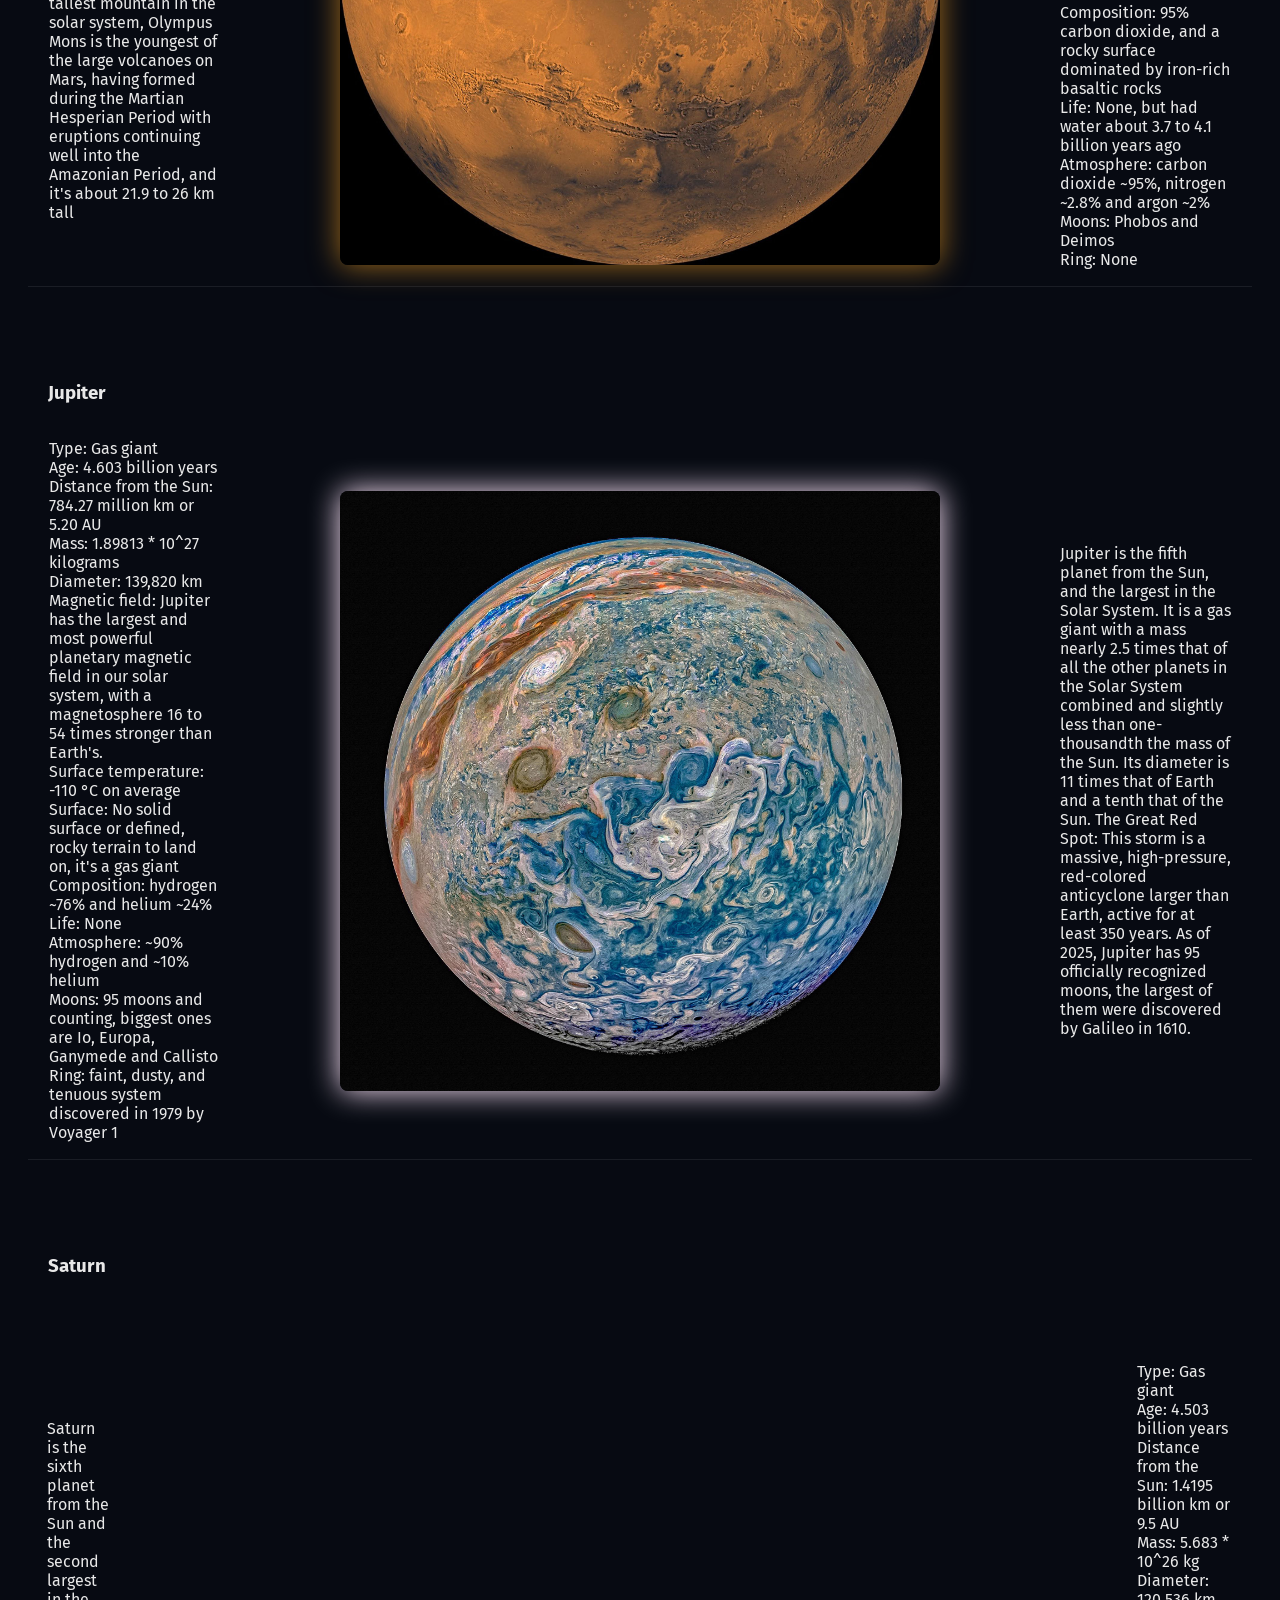
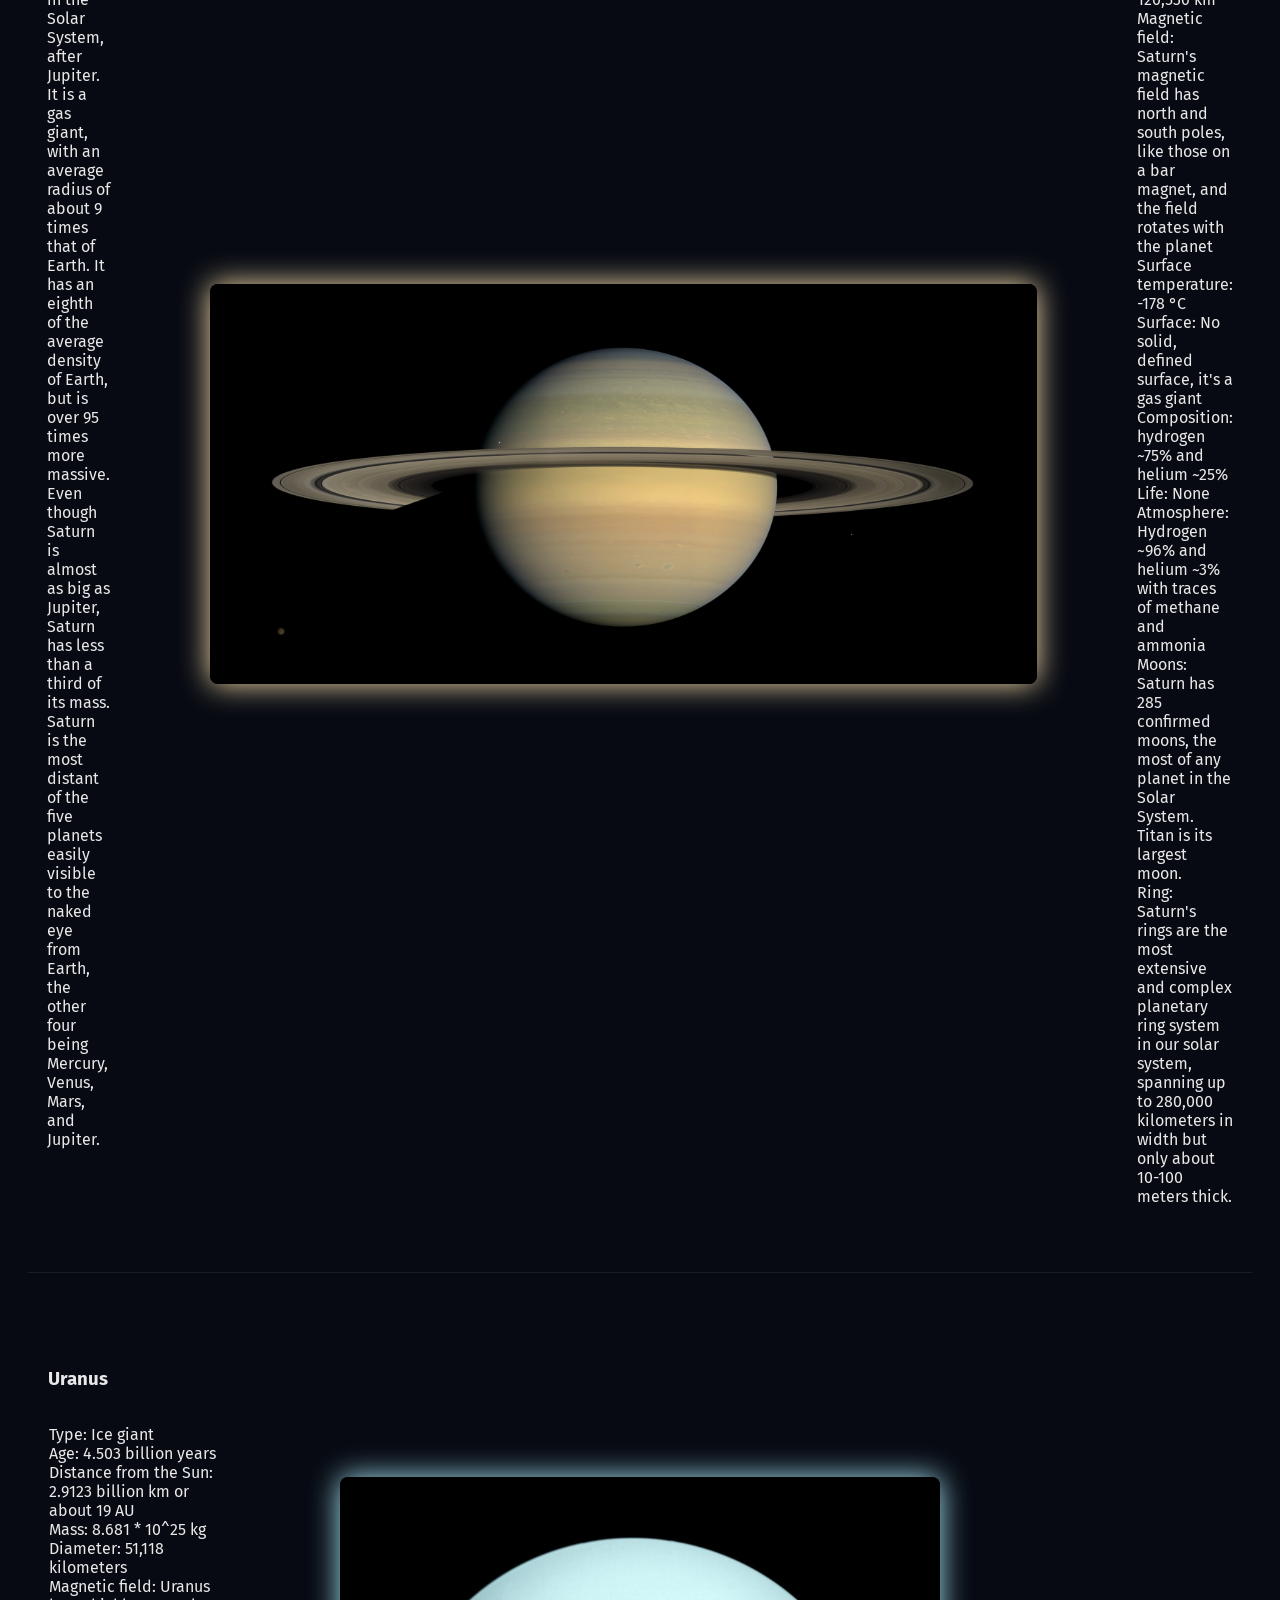
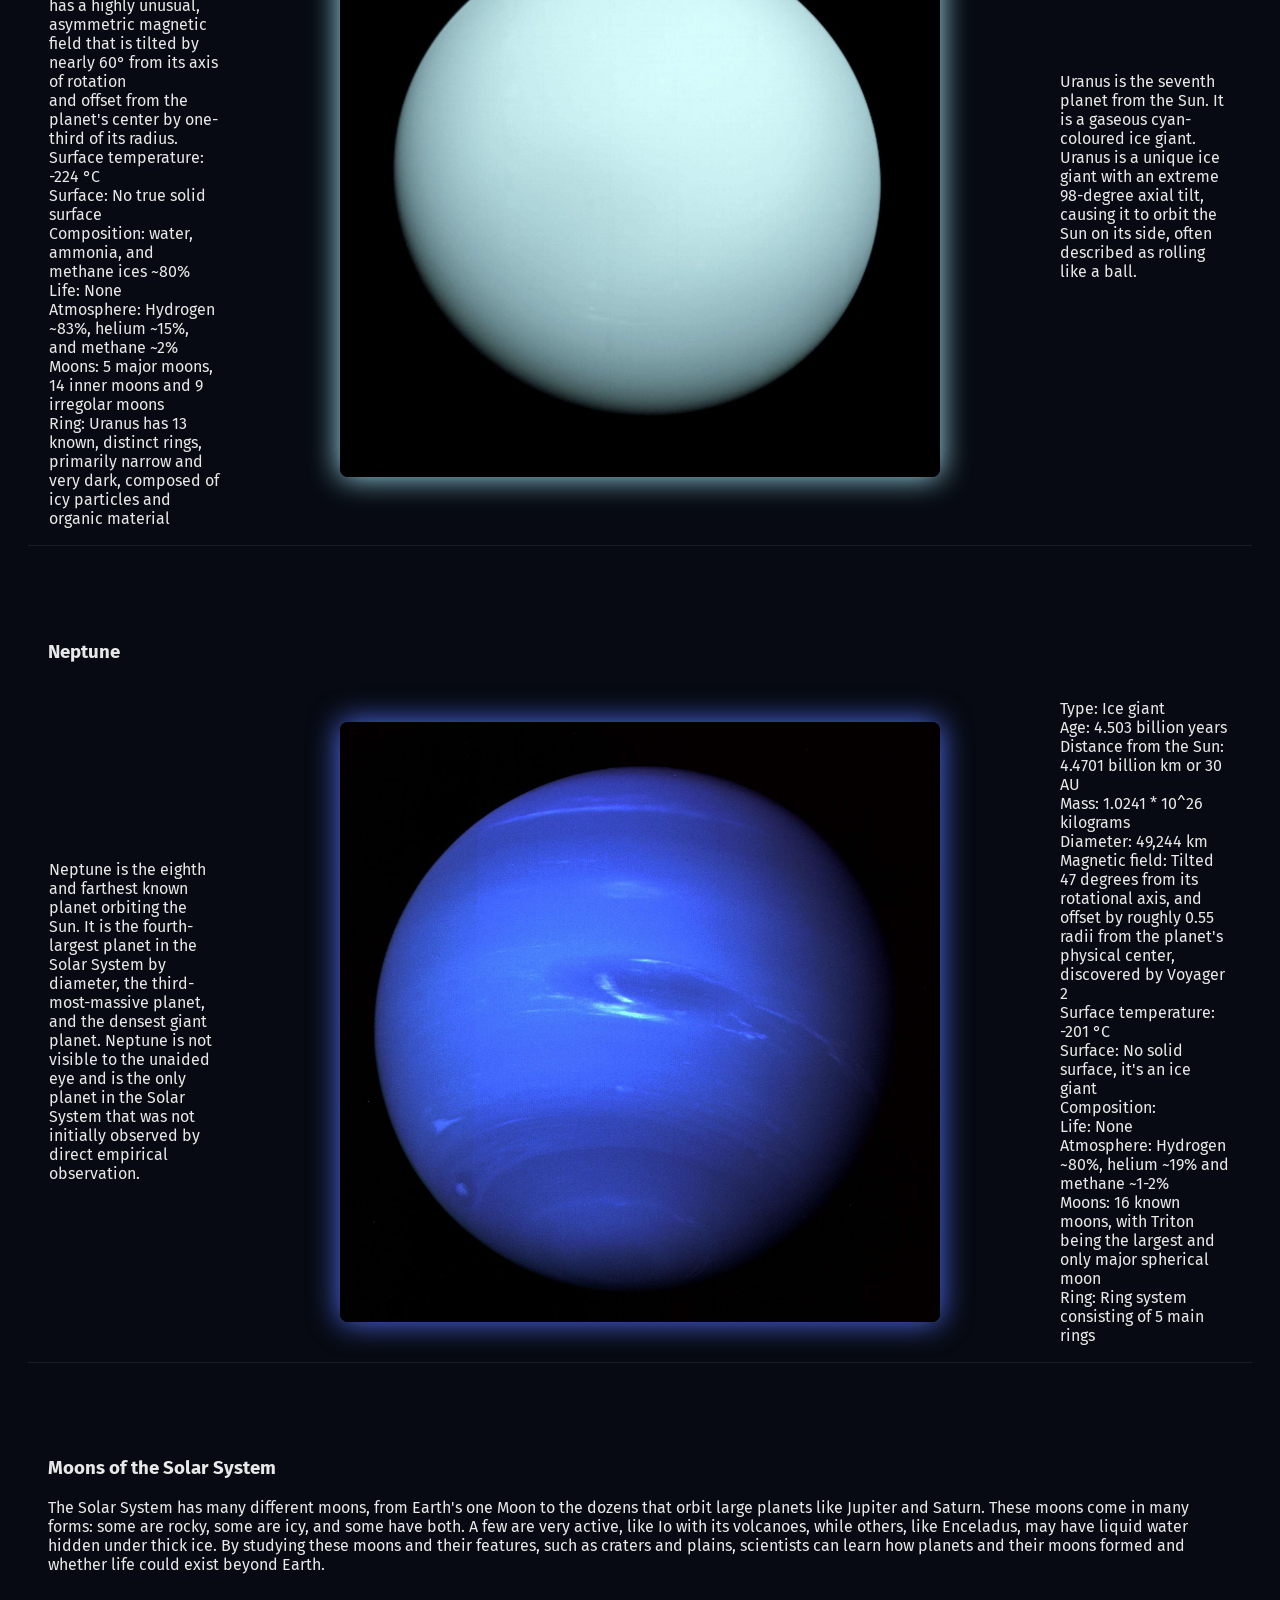
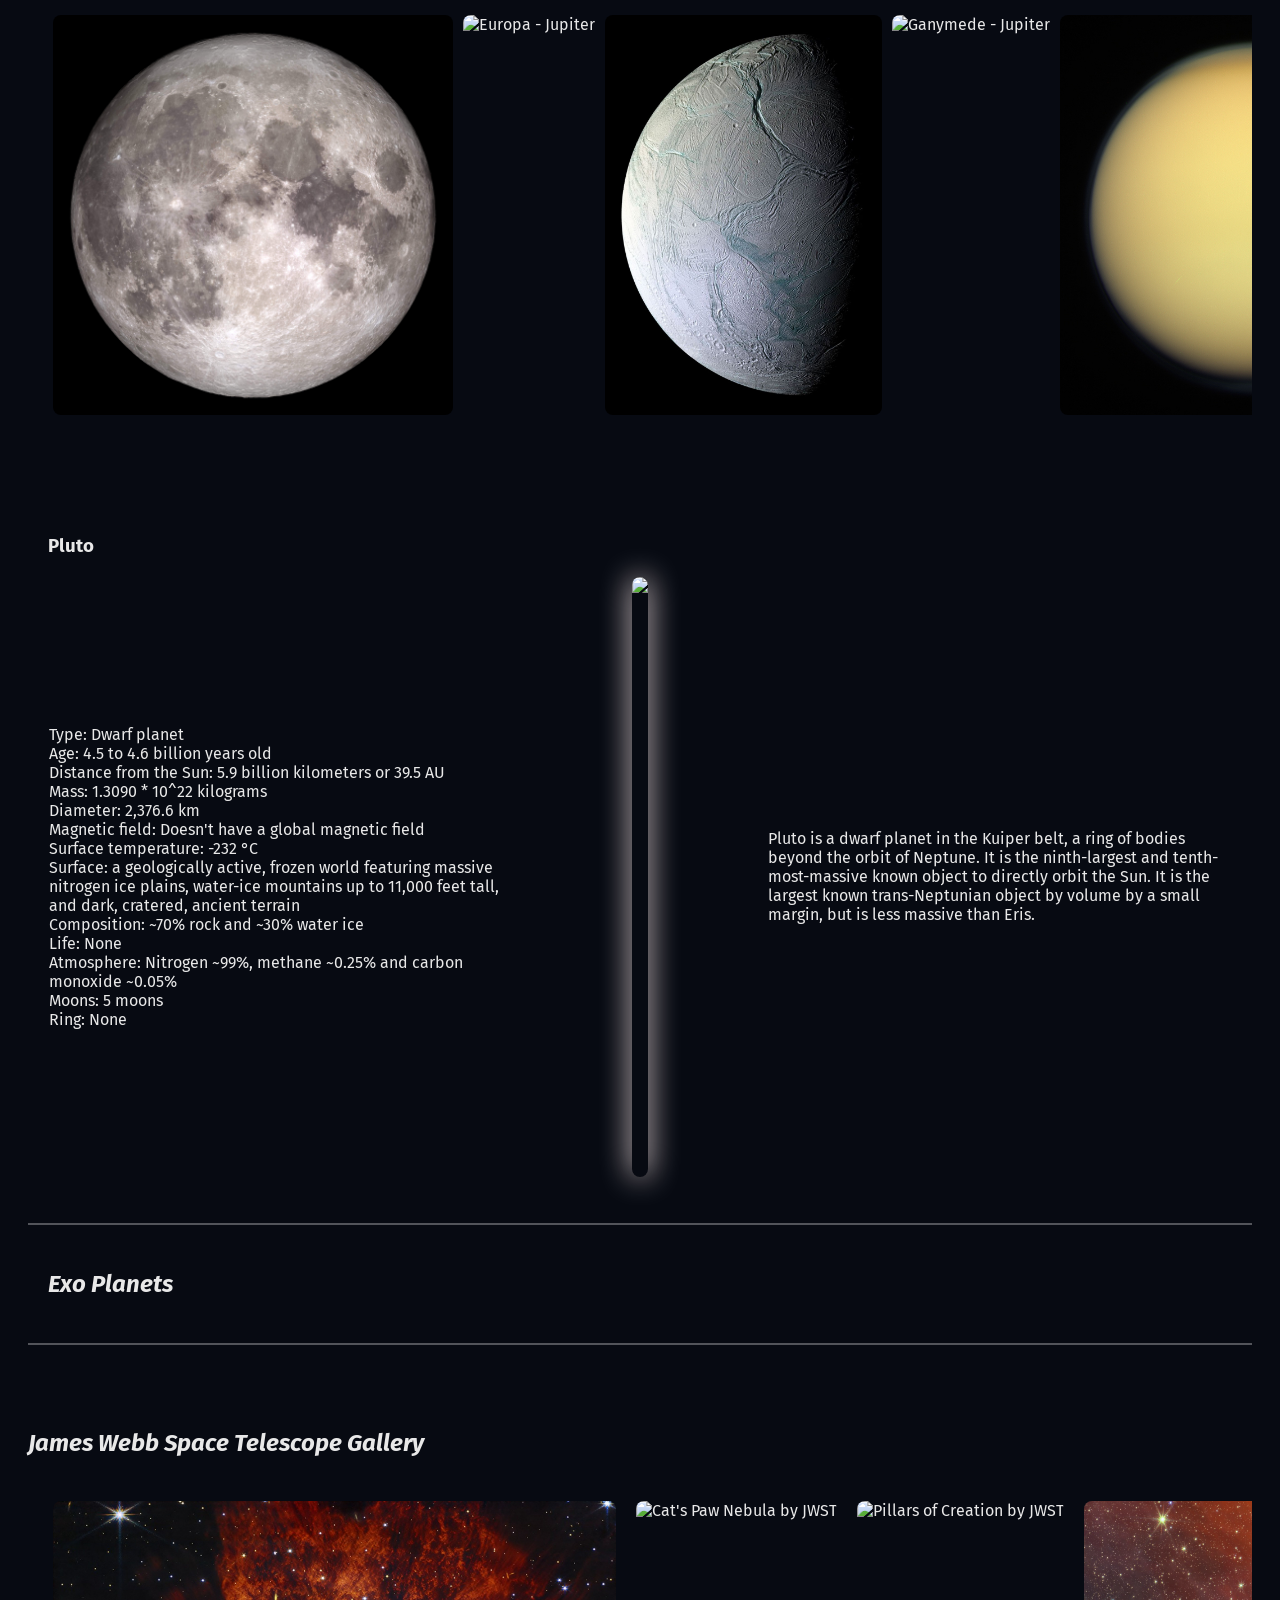
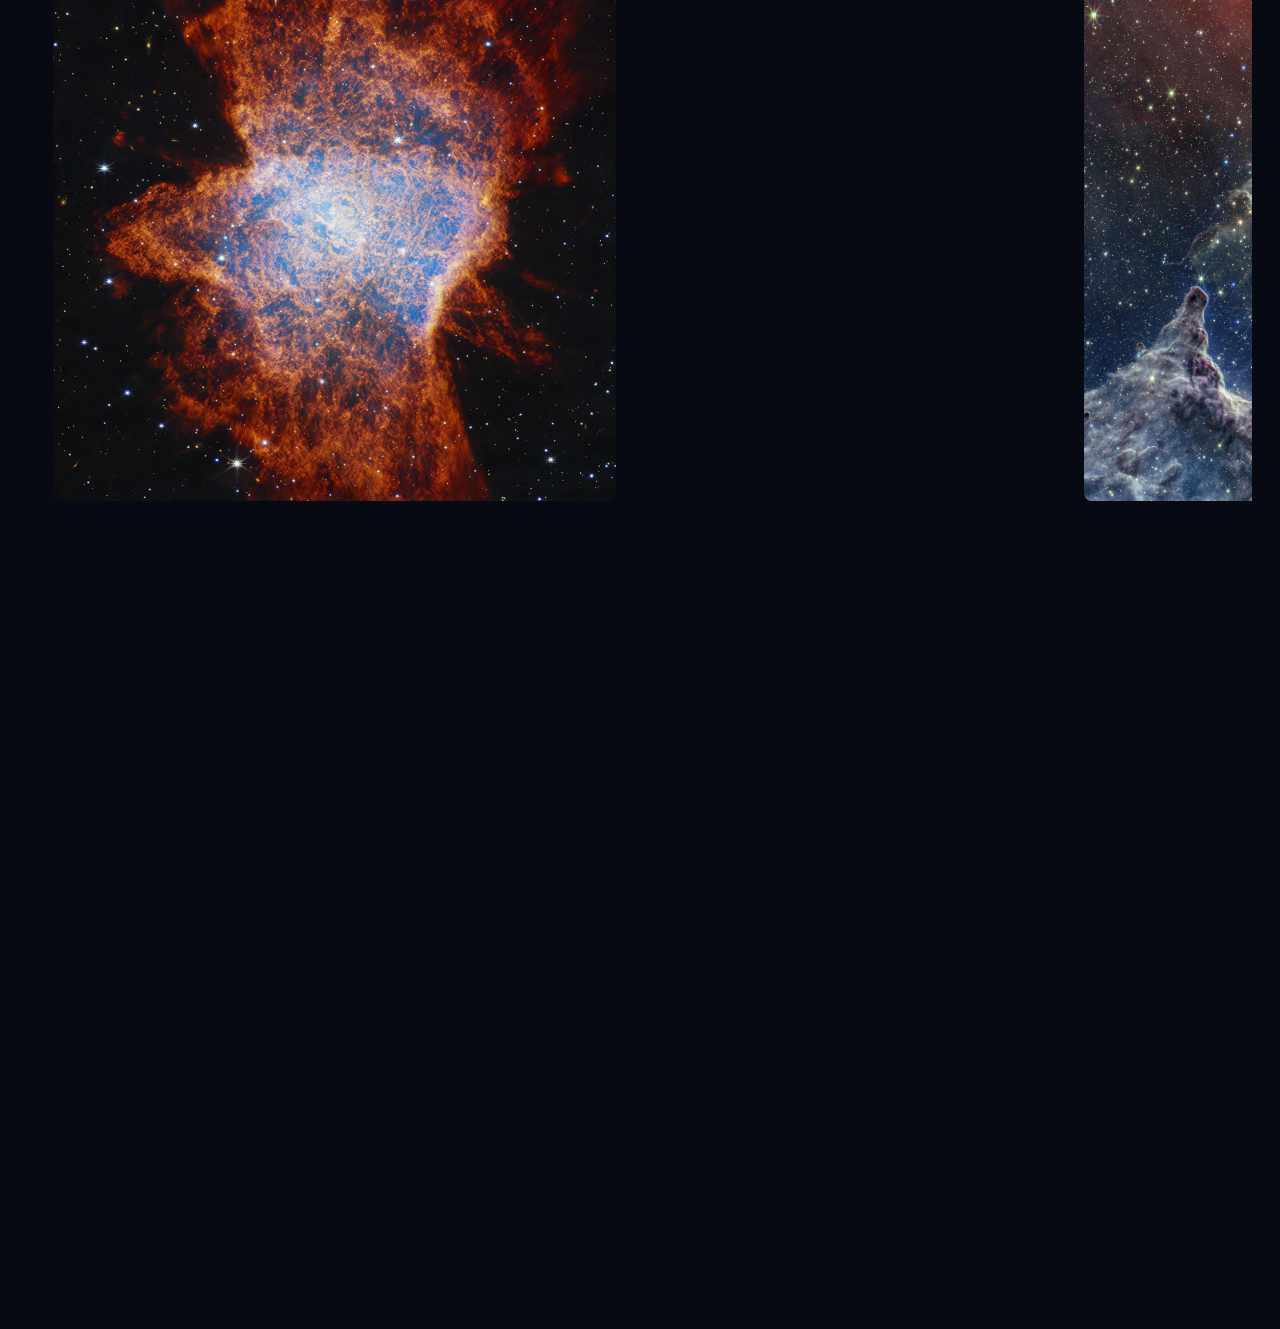
==== commit 3b83cb4b: "finished solar system section" ====
--- a/docs/index.html
+++ b/docs/index.html
@@ -81,23 +81,23 @@
                             Helium: ~24% <br>
                         </p>
                     </div>
-                    <br><br><br>
+                    <br><br><br><br>
                     <h3> Mercury </h3>
                     <div id="Mercury">
                         <p>
                             Type: Terrestrial planet <br>
-                            Age: ~4.6 billion years old. <br>
-                            Distance from the Sun: 57.9 million km or 0.39 AU. <br>
+                            Age: ~4.6 billion years <br>
+                            Distance from the Sun: 57.9 million km or 0.39 AU <br>
                             Mass: 3,285 * 10^23 kg <br>
                             Diameter: 4 879.4 km <br>
-                            Magnetic field: Weak, global, and offset magnetic field with a strength about 1% that of Earth's. <br>
-                            Surface temperature: 430°C (Day) -180°C (Night). <br>
-                            Surface: Solid, cratered, and similar in appearance to the Moon. <br>
-                            Composition: 70% metallic, 30% silicate material with a massive iron core. <br>
-                            Life: None. <br>
-                            Atmosphere: It has no substantial atmosphere, only a thin exosphere. <br>
-                            Moons: None. <br>
-                            Ring: None. <br>
+                            Magnetic field: Weak, global, and offset magnetic field with a strength about 1% that of Earth's <br>
+                            Surface temperature: 430°C (Day) -180°C (Night) <br>
+                            Surface: Solid, cratered, and similar in appearance to the Moon <br>
+                            Composition: 70% metallic, 30% silicate material with a massive iron core <br>
+                            Life: None <br>
+                            Atmosphere: It has no substantial atmosphere, only a thin exosphere <br>
+                            Moons: None <br>
+                            Ring: None <br>
                         </p>
                         <img src="site_images/nasa_image_20.jpg">
                         <p>
@@ -105,7 +105,7 @@
                             Fun fact: On average, Mercury is the closest planet to every other planet in the solar system.
                         </p>
                     </div>
-                    <br><br><br>
+                    <br><br><br><br>
                     <h3> Venus </h3>
                     <div id="Venus">
                         <p>
@@ -115,36 +115,36 @@
                         <img src="site_images/nasa_image_21.jpg">
                         <p>
                             Type: Terrestrial planet <br>
-                            Age: ~4.6 billion years old. <br>
-                            Distance from the Sun: 108 million kilometers or 0.72 AU. <br>
+                            Age: ~4.6 billion years <br>
+                            Distance from the Sun: 108 million kilometers or 0.72 AU <br>
                             Mass: 4.86732 * 10^24 kg <br>
                             Diameter: 12.104 km <br>
-                            Magnetic field: Doesn't have a global magnetic field. <br>
+                            Magnetic field: Doesn't have a global magnetic field <br>
                             Surface temperature: 464°C to 467°C <br>
-                            Surface: The surface of Venus is a rocky, dry, and highly volcanic landscape. <br>
-                            Life: None. <br>
+                            Surface: The surface of Venus is a rocky, dry, and highly volcanic landscape <br>
+                            Life: None <br>
                             Atmosphere: Carbon Dioxide ~96.5% and Nitrogen ~3.5% <br>
-                            Moons: None. <br>
-                            Ring: None. <br>
-                        </p>
-                    </div>
-                    <br><br><br>
+                            Moons: None <br>
+                            Ring: None <br>
+                        </p>
+                    </div>
+                    <br><br><br><br>
                     <h3> Earth </h3>
                     <div id="Earth">
                         <p>
                             Type: Terrestrial planet <br>
-                            Age: 4.534 billion years old. <br>
-                            Distance from the Sun: 149.6 million kilometers or 1.00 AU. <br>
+                            Age: 4.534 billion years <br>
+                            Distance from the Sun: 149.6 million kilometers or 1.00 AU <br>
                             Mass:  5.9722 * 10^24 kg <br>
                             Diameter: 12,742 km <br>
                             Magnetic field: Dynamic, up to 65.000 nT of strength <br>
                             Surface temperature: 15°C <br>
                             Surface: Earth's surface is a dynamic outer layer covering ~510 million km², composed of 70.8% water and 29.2% land <br>
-                            Composition: Primarily composed of iron, oxygen, silicon, and magnesium. <br>
-                            Life: Yes. <br>
-                            Atmosphere: nitrogen ~78% and oxygen ~21%, with trace amounts of argon ~0.93%, carbon dioxide, water vapor, and other gases. <br>
+                            Composition: Primarily composed of iron, oxygen, silicon, and magnesium <br>
+                            Life: Yes <br>
+                            Atmosphere: Nitrogen ~78% and oxygen ~21%, with trace amounts of argon ~0.93%, carbon dioxide, water vapor, and other gases <br>
                             Moons: The Moon <br>
-                            Ring: Scientific evidence suggests Earth had a ring system around 466 million years ago during the Ordovician period. <br>
+                            Ring: Scientific evidence suggests Earth had a ring system around 466 million years ago during the Ordovician period <br>
                         </p>
                         <img src="site_images/blue_marble_image.jpg">
                         <p>
@@ -152,26 +152,177 @@
                             Earth has a dynamic atmosphere, which sustains Earth's surface conditions and protects it from most meteoroids and UV-light at entry.
                         </p>
                     </div>
-                    <br><br><br>
+                    <br><br><br><br>
                     <h3> Mars </h3>
                     <div id="Mars">
                         <p>
-
-                        </p>
-                        <img src="">
-                        <p>
-
+                            Mars is the fourth planet from the Sun. It is also known as the "Red Planet", for its orange-red appearance. Being visible with the naked eye in Earth's sky as a red wandering star, Mars has been observed throughout history, acquiring diverse associations in different cultures.
+                            Fun fact: Mars has the tallest mountain in the solar system, Olympus Mons is the youngest of the large volcanoes on Mars, having formed during the Martian Hesperian Period with eruptions continuing well into the Amazonian Period, and it's about 21.9 to 26 km tall
+                        </p>
+                        <img src="site_images/nasa_image_22.jpg">
+                        <p>
+                            Type: Terrestrial planet <br>
+                            Age: 4.603 billion years <br>
+                            Distance from the Sun: 228 million km or 1.5 AU <br>
+                            Mass: 6.39 * 10^23 kg <br>
+                            Diameter: 6,779 km <br>
+                            Magnetic field: Doesn't have a global magnetic field <br>
+                            Surface temperature: -65 °C average <br>
+                            Surface: Cold, dry, and rocky desert characterized by a distinct reddish-orange hue caused by iron oxide in its fine dust <br>
+                            Composition: 95% carbon dioxide, and a rocky surface dominated by iron-rich basaltic rocks <br>
+                            Life: None, but had water about 3.7 to 4.1 billion years ago <br>
+                            Atmosphere: carbon dioxide ~95%, nitrogen ~2.8% and argon ~2% <br>
+                            Moons: Phobos and Deimos <br>
+                            Ring: None <br>
+                        </p>
+                    </div>
+                    <br><br><br><br>
+                    <h3> Jupiter </h3>
+                    <div id="Jupiter">
+                        <p>
+                            Type: Gas giant <br>
+                            Age: 4.603 billion years <br>
+                            Distance from the Sun: 784.27 million km or 5.20 AU <br>
+                            Mass: 1.89813 * 10^27 kilograms <br>
+                            Diameter: 139,820 km <br>
+                            Magnetic field: Jupiter has the largest and most powerful planetary magnetic field in our solar system, with a magnetosphere 16 to 54 times stronger than Earth's. <br>
+                            Surface temperature: -110 °C on average <br>
+                            Surface: No solid surface or defined, rocky terrain to land on, it's a gas giant <br>
+                            Composition: hydrogen ~76% and helium ~24% <br>
+                            Life: None <br>
+                            Atmosphere: ~90% hydrogen and ~10% helium <br>
+                            Moons: 95 moons and counting, biggest ones are Io, Europa, Ganymede and Callisto <br>
+                            Ring: faint, dusty, and tenuous system discovered in 1979 by Voyager 1 <br>
+                        </p>
+                        <img src="site_images/nasa_image_23.jpg">
+                        <p>
+                            Jupiter is the fifth planet from the Sun, and the largest in the Solar System. It is a gas giant with a mass nearly 2.5 times that of all the other planets in the Solar System combined and slightly less than one-thousandth the mass of the Sun. Its diameter is 11 times that of Earth and a tenth that of the Sun.
+                            The Great Red Spot: This storm is a massive, high-pressure, red-colored anticyclone larger than Earth, active for at least 350 years. As of 2025, Jupiter has 95 officially recognized moons, the largest of them were discovered by Galileo in 1610.
+                        </p>
+                    </div>
+                    <br><br><br><br>
+                    <h3> Saturn </h3>
+                    <div id="Saturn">
+                        <p>
+                            Saturn is the sixth planet from the Sun and the second largest in the Solar System, after Jupiter. It is a gas giant, with an average radius of about 9 times that of Earth. It has an eighth of the average density of Earth, but is over 95 times more massive. Even though Saturn is almost as big as Jupiter, Saturn has less than a third of its mass.
+                            Saturn is the most distant of the five planets easily visible to the naked eye from Earth, the other four being Mercury, Venus, Mars, and Jupiter.
+                        </p>
+                        <img src="site_images/nasa_image_24.jpg">
+                        <p>
+                            Type: Gas giant <br>
+                            Age: 4.503 billion years <br>
+                            Distance from the Sun: 1.4195 billion km or 9.5 AU <br>
+                            Mass: 5.683 * 10^26 kg <br>
+                            Diameter: 120,536 km <br>
+                            Magnetic field: Saturn's magnetic field has north and south poles, like those on a bar magnet, and the field rotates with the planet <br>
+                            Surface temperature: -178 °C <br>
+                            Surface: No solid, defined surface, it's a gas giant <br>
+                            Composition: hydrogen ~75% and helium ~25% <br>
+                            Life: None <br>
+                            Atmosphere: Hydrogen ~96% and helium ~3% with traces of methane and ammonia <br>
+                            Moons: Saturn has 285 confirmed moons, the most of any planet in the Solar System. Titan is its largest moon. <br>
+                            Ring: Saturn's rings are the most extensive and complex planetary ring system in our solar system, <br>
+                            spanning up to 280,000 kilometers in width but only about 10-100 meters thick. <br>
+                        </p>
+                    </div>
+                    <br><br><br><br>
+                    <h3> Uranus </h3>
+                    <div id="Uranus">
+                        <p>
+                            Type: Ice giant <br>
+                            Age: 4.503 billion years <br>
+                            Distance from the Sun: 2.9123 billion km or about 19 AU <br>
+                            Mass: 8.681 * 10^25 kg <br>
+                            Diameter: 51,118 kilometers <br>
+                            Magnetic field: Uranus has a highly unusual, asymmetric magnetic field that is tilted by nearly 60° from its axis of rotation <br>
+                            and offset from the planet's center by one-third of its radius. <br>
+                            Surface temperature: -224 °C <br>
+                            Surface: No true solid surface <br>
+                            Composition: water, ammonia, and methane ices ~80% <br>
+                            Life: None <br>
+                            Atmosphere: Hydrogen ~83%, helium ~15%, and methane ~2% <br>
+                            Moons: 5 major moons, 14 inner moons and 9 irregolar moons  <br>
+                            Ring: Uranus has 13 known, distinct rings, primarily narrow and very dark, composed of icy particles and organic material <br>
+                        </p>
+                        <img src="site_images/nasa_image_25.jpg">
+                        <p>
+                            Uranus is the seventh planet from the Sun. It is a gaseous cyan-coloured ice giant.
+                            Uranus is a unique ice giant with an extreme 98-degree axial tilt, causing it to orbit the Sun on its side, often described as rolling like a ball.
+                        </p>
+                    </div>
+                    <br><br><br><br>
+                    <h3> Neptune </h3>
+                    <div id="Neptune">
+                        <p>
+                            Neptune is the eighth and farthest known planet orbiting the Sun. It is the fourth-largest planet in the Solar System by diameter, the third-most-massive planet, and the densest giant planet.
+                            Neptune is not visible to the unaided eye and is the only planet in the Solar System that was not initially observed by direct empirical observation.
+                        </p>
+                        <img src="site_images/nasa_image_26.jpg">
+                        <p>
+                            Type: Ice giant <br>
+                            Age: 4.503 billion years <br>
+                            Distance from the Sun: 4.4701 billion km or 30 AU <br>
+                            Mass: 1.0241 * 10^26 kilograms <br>
+                            Diameter: 49,244 km <br>
+                            Magnetic field: Tilted 47 degrees from its rotational axis, and offset by roughly 0.55 radii from the planet's physical center, discovered by Voyager 2 <br>
+                            Surface temperature: -201 °C <br>
+                            Surface: No solid surface, it's an ice giant <br>
+                            Composition:  <br>
+                            Life: None <br>
+                            Atmosphere:  Hydrogen ~80%, helium ~19% and methane ~1-2% <br>
+                            Moons: 16 known moons, with Triton being the largest and only major spherical moon <br>
+                            Ring: Ring system consisting of 5 main rings <br>
+                        </p>
+                    </div>
+                    <br><br><br><br>
+                    <h3> Moons of the Solar System </h3>
+                    <p>
+                        The Solar System has many different moons, from Earth's one Moon to the dozens that orbit large planets like Jupiter and Saturn.
+                        These moons come in many forms: some are rocky, some are icy, and some have both. A few are very active, like Io with its volcanoes, while others, like Enceladus, may have liquid water hidden under thick ice.
+                        By studying these moons and their features, such as craters and plains, scientists can learn how planets and their moons formed and whether life could exist beyond Earth.
+                    </p>
+                    <div id="Moonsgallery">
+                        <img src="site_images/nasa_image_33.jpg" title="the Moon - Earth">
+                        <img src="site_images/nasa_image_27.png" title="Europa - Jupiter">
+                        <img src="site_images/nasa_image_28.jpg" title="Enceladus - Saturn">
+                        <img src="site_images/nasa_image_29.png" title="Ganymede - Jupiter">
+                        <img src="site_images/nasa_image_30.jpg" title="Titan - Saturn">
+                        <img src="site_images/nasa_image_31.jpg" title="Io - Jupiter">
+                        <img src="site_images/nasa_image_32.jpg" title="Triton - Neptune">
+                    </div>
+                    <br><br><br><br>
+                    <h3> Pluto </h3>
+                    <div id="Pluto">
+                        <p>
+                            Type: Dwarf planet <br>
+                            Age: 4.5 to 4.6 billion years old <br>
+                            Distance from the Sun: 5.9 billion kilometers or 39.5 AU <br>
+                            Mass: 1.3090 * 10^22 kilograms <br>
+                            Diameter: 2,376.6 km <br>
+                            Magnetic field: Doesn't have a global magnetic field <br>
+                            Surface temperature: -232 °C <br>
+                            Surface: a geologically active, frozen world featuring massive nitrogen ice plains, water-ice mountains up to 11,000 feet tall, and dark, cratered, ancient terrain <br>
+                            Composition: ~70% rock and ~30% water ice <br>
+                            Life: None <br>
+                            Atmosphere: Nitrogen ~99%, methane ~0.25% and carbon monoxide ~0.05% <br>
+                            Moons: 5 moons <br>
+                            Ring: None <br>
+                        </p>
+                        <img src="site_images/nasa_image_34.jpg">
+                        <p>
+                            Pluto is a dwarf planet in the Kuiper belt, a ring of bodies beyond the orbit of Neptune. It is the ninth-largest and tenth-most-massive known object to directly orbit the Sun.
+                            It is the largest known trans-Neptunian object by volume by a small margin, but is less massive than Eris.
                         </p>
                     </div>
                 </div>
                 <div class="spacer"></div>
-                <!--
+                
                 <h2 id="ExoPlanets" style="font-style: italic;"> Exo Planets </h2>
                 <div id="exoplanetsdiv"></div>
                     <p>
                     </p>
                 <div class="spacer"></div>
-
+                <!--
                 <h2 id="Stars" style="font-style: italic;"> Stars </h2>
                 <div id="starsdiv"></div>
                 <div class="spacer"></div>
@@ -194,7 +345,8 @@
             <br>
             <h2 id="JamesWebbSTGallery" style="font-style: italic;"> James Webb Space Telescope Gallery </h2>
             <div id="gallery">
-                <img src="site_images/nasa_image_1.jpeg" title="Carina Nebula by JWST">
+                <img src="site_images/nasa_image_16.jpg" title="NGC 6072 planetary nebula by JWST">
+                <img src="site_images/nasa_image_17.jpg" title="Cat's Paw Nebula by JWST">
                 <img src="site_images/nasa_image_2.png" title="Pillars of Creation by JWST">
                 <img src="site_images/nasa_image_3.jpg" title="Pillars of Creation by JWST">
                 <img src="site_images/nasa_image_4.jpg" title="NGC 1333 star-forming region by JWST">
@@ -209,12 +361,11 @@
                 <img src="site_images/nasa_image_13.jpg" title="Space Hourglass Protostar by JWST">
                 <img src="site_images/nasa_image_14.jpg" title="Pismis 24 star-forming region by JWST">
                 <img src="site_images/nasa_image_15.jpg" title="IRAS 04302+224 Space Butterfly Protostar by JWST">
-                <img src="site_images/nasa_image_16.jpg" title="NGC 6072 planetary nebula by JWST">
-                <img src="site_images/nasa_image_17.jpg" title="Cat's Paw Nebula by JWST">
+                <img src="site_images/nasa_image_1.jpeg" title="Carina Nebula by JWST">
                 <img src="site_images/nasa_image_18.jpg" title="Herbig-Haro object by JWST">
             </div> <!-- gallery images -->
             <br><br>
-            <iframe src="https://sketchfab.com/models/f9e4b03e63624e7aa050a798b63bc9c4/embed?autostart=1&ui_theme=dark&ui_infos=0&ui_controls=0&ui_stop=0" width="800" height="500" frameborder="0" allowfullscreen></iframe>
+            <iframe src="https://sketchfab.com/models/f9e4b03e63624e7aa050a798b63bc9c4/embed?autostart=1&ui_theme=dark&ui_infos=0&ui_controls=0&ui_stop=0&autospin=0.4" width="800" height="500" frameborder="0" allowfullscreen></iframe>
 
             <div id="Credits"></div>
         </main>
--- a/docs/style.css
+++ b/docs/style.css
@@ -10,6 +10,24 @@
     background-color: #070a12;
     color: #e8e8e8;
     overflow-x: auto;
+}
+
+::-webkit-scrollbar {
+    height: 6px;
+    border: 1px solid rgba(255,255,255,0.1);
+}
+
+::-webkit-scrollbar-track {
+    background: transparent;
+}
+
+::-webkit-scrollbar-thumb {
+    background: rgba(255, 255, 255, 0.11);
+    border-radius: 3px;
+}
+
+::-webkit-scrollbar-thumb:hover {
+    background: rgba(255, 255, 255, 0.308);
 }
 
 
@@ -41,7 +59,7 @@
 header .fa-bars {
     position: absolute;
     left: 20px;
-    font-size: 20px;
+    font-size: 24px;
     color: white;
     cursor: pointer;
     z-index: 999;
@@ -165,7 +183,7 @@
     height: 600px;
     width: auto;
     border-radius: 8px;
-    box-shadow: 0 0 30px rgb(250, 143, 21);
+    box-shadow: 0 0 30px rgb(250, 132, 21);
 }
 
 #Earth {
@@ -185,9 +203,161 @@
     height: 600px;
     width: auto;
     border-radius: 8px;
-    box-shadow: 0 0 30px rgba(36, 91, 243, 0.459);
-}
-
+    box-shadow: 0 0 30px rgba(36, 119, 243, 0.459);
+}
+
+#Mars {
+    display: flex;
+    align-items: center;
+    justify-content: center;
+    gap: 100px;
+    padding: 1px;
+    border-bottom: 1px solid rgba(255, 255, 255, 0.08);
+}
+
+#Mars p {
+    width: 500px;
+}
+
+#Mars img {
+    height: 600px;
+    width: auto;
+    border-radius: 8px;
+    box-shadow: 0 0 30px rgba(252, 165, 34, 0.63);
+}
+
+#Jupiter {
+    display: flex;
+    align-items: center;
+    justify-content: center;
+    gap: 100px;
+    padding: 1px;
+    border-bottom: 1px solid rgba(255, 255, 255, 0.08);
+}
+
+#Jupiter p {
+    width: 500px;
+}
+
+#Jupiter img {
+    height: 600px;
+    width: auto;
+    border-radius: 8px;
+    box-shadow: 0 0 30px rgb(255, 231, 253);
+}
+
+#Saturn {
+    display: flex;
+    align-items: center;
+    justify-content: center;
+    gap: 80px;
+    padding: 50px;
+    border-bottom: 1px solid rgba(255, 255, 255, 0.08);
+}
+
+#Saturn p {
+    width: 550px;
+}
+
+#Saturn img {
+    height: 400px;
+    width: auto;
+    border-radius: 8px;
+    box-shadow: 0 0 30px rgb(250, 225, 172);
+}
+
+#Uranus {
+    display: flex;
+    align-items: center;
+    justify-content: center;
+    gap: 100px;
+    padding: 1px;
+    border-bottom: 1px solid rgba(255, 255, 255, 0.08);
+}
+
+#Uranus p {
+    width: 500px;
+}
+
+#Uranus img {
+    height: 600px;
+    width: auto;
+    border-radius: 8px;
+    box-shadow: 0 0 30px rgba(171, 238, 255, 0.986);
+}
+
+#Neptune {
+    display: flex;
+    align-items: center;
+    justify-content: center;
+    gap: 100px;
+    padding: 1px;
+    border-bottom: 1px solid rgba(255, 255, 255, 0.08);
+}
+
+#Neptune p {
+    width: 500px;
+}
+
+#Neptune img {
+    height: 600px;
+    width: auto;
+    border-radius: 8px;
+    box-shadow: 0 0 30px rgba(84, 115, 255, 0.986);
+}
+
+#Moonsgallery {
+    display: flex;
+    overflow-x: auto;
+    overflow-y: hidden;
+    gap: 10px;
+    padding: 25px;
+}
+
+#Moonsgallery img {
+    height: 400px;
+    width: auto;
+    border-radius: 8px;
+    flex-shrink: 0;
+}
+
+#Moonsgallery::-webkit-scrollbar {
+    height: 8px;
+    border: 1px solid rgba(255,255,255,0.1);
+    border-radius: 10px;
+}
+
+#Moonsgallery::-webkit-scrollbar-track {
+    background: transparent;
+}
+
+#Moonsgallery::-webkit-scrollbar-thumb {
+    background: rgba(255, 255, 255, 0.3);
+    border-radius: 10px;
+}
+
+#Moonsgallery::-webkit-scrollbar-thumb:hover {
+    background: rgba(255, 255, 255, 0.6);
+}
+
+#Pluto {
+    display: flex;
+    align-items: center;
+    justify-content: center;
+    gap: 100px;
+    padding: 1px;
+}
+
+#Pluto p {
+    width: 500px;
+}
+
+#Pluto img {
+    height: 600px;
+    width: auto;
+    border-radius: 8px;
+    box-shadow: 0 0 30px rgba(255, 238, 238, 0.986);
+}
 
 
 
@@ -204,9 +374,9 @@
 }
 
 .spacer {
-  border: none;
-  border-top: 2px solid rgba(255, 255, 255, 0.3);
-  margin: 45px 0;
+    border: none;
+    border-top: 2px solid rgba(255, 255, 255, 0.3);
+    margin: 45px 0;
 }
 
 
@@ -221,7 +391,7 @@
 }
 
 h2 {
-  scroll-margin-top: 90px;
+    scroll-margin-top: 90px;
 }
 
 h3 {
@@ -230,43 +400,44 @@
 
 
 #gallery {
-  display: flex;
-  overflow-x: auto;
-  overflow-y: hidden;
-  gap: 20px;
-  padding: 25px;
+    display: flex;
+    overflow-x: auto;
+    overflow-y: hidden;
+    gap: 20px;
+    padding: 25px;
 }
 
 #gallery img {
-  height: 600px;
-  width: auto;
-  border-radius: 8px;
-  flex-shrink: 0;
+    height: 600px;
+    width: auto;
+    border-radius: 8px;
+    flex-shrink: 0;
 }
 
 #gallery::-webkit-scrollbar {
-  height: 8px;
-  border: 1px solid rgba(255,255,255,0.1);
-  border-radius: 10px;
+    height: 8px;
+    border: 1px solid rgba(255,255,255,0.1);
+    border-radius: 10px;
 }
 
 #gallery::-webkit-scrollbar-track {
-  background: transparent;
+    background: transparent;
 }
 
 #gallery::-webkit-scrollbar-thumb {
-  background: rgba(255, 255, 255, 0.3);
-  border-radius: 10px;
+    background: rgba(255, 255, 255, 0.3);
+    border-radius: 10px;
 }
 
 #gallery::-webkit-scrollbar-thumb:hover {
-  background: rgba(255, 255, 255, 0.6);
-}
-
-#telescopeViewer {
-  width: 800px;
-  height: 500px;
-  margin: 0 auto;
+    background: rgba(255, 255, 255, 0.6);
+}
+
+iframe {
+    display: block;
+    margin: 0 auto;
+    border: none;
+    border-radius: 15px;
 }
 
 
@@ -324,11 +495,11 @@
 }
 
 footer a {
-  color: white;
-  text-decoration: none;
-  opacity: 0;
-  padding: 8px 11px;
-  transition: opacity 0.3s ease;
+    color: white;
+    text-decoration: none;
+    opacity: 0;
+    padding: 8px 11px;
+    transition: opacity 0.3s ease;
 }
 
 footer a span {
@@ -337,8 +508,8 @@
 }
 
 footer:hover a {
-  opacity: 1;
-  transition-delay: 0.1s;
+    opacity: 1;
+    transition-delay: 0.1s;
 }
 
 footer a:hover {
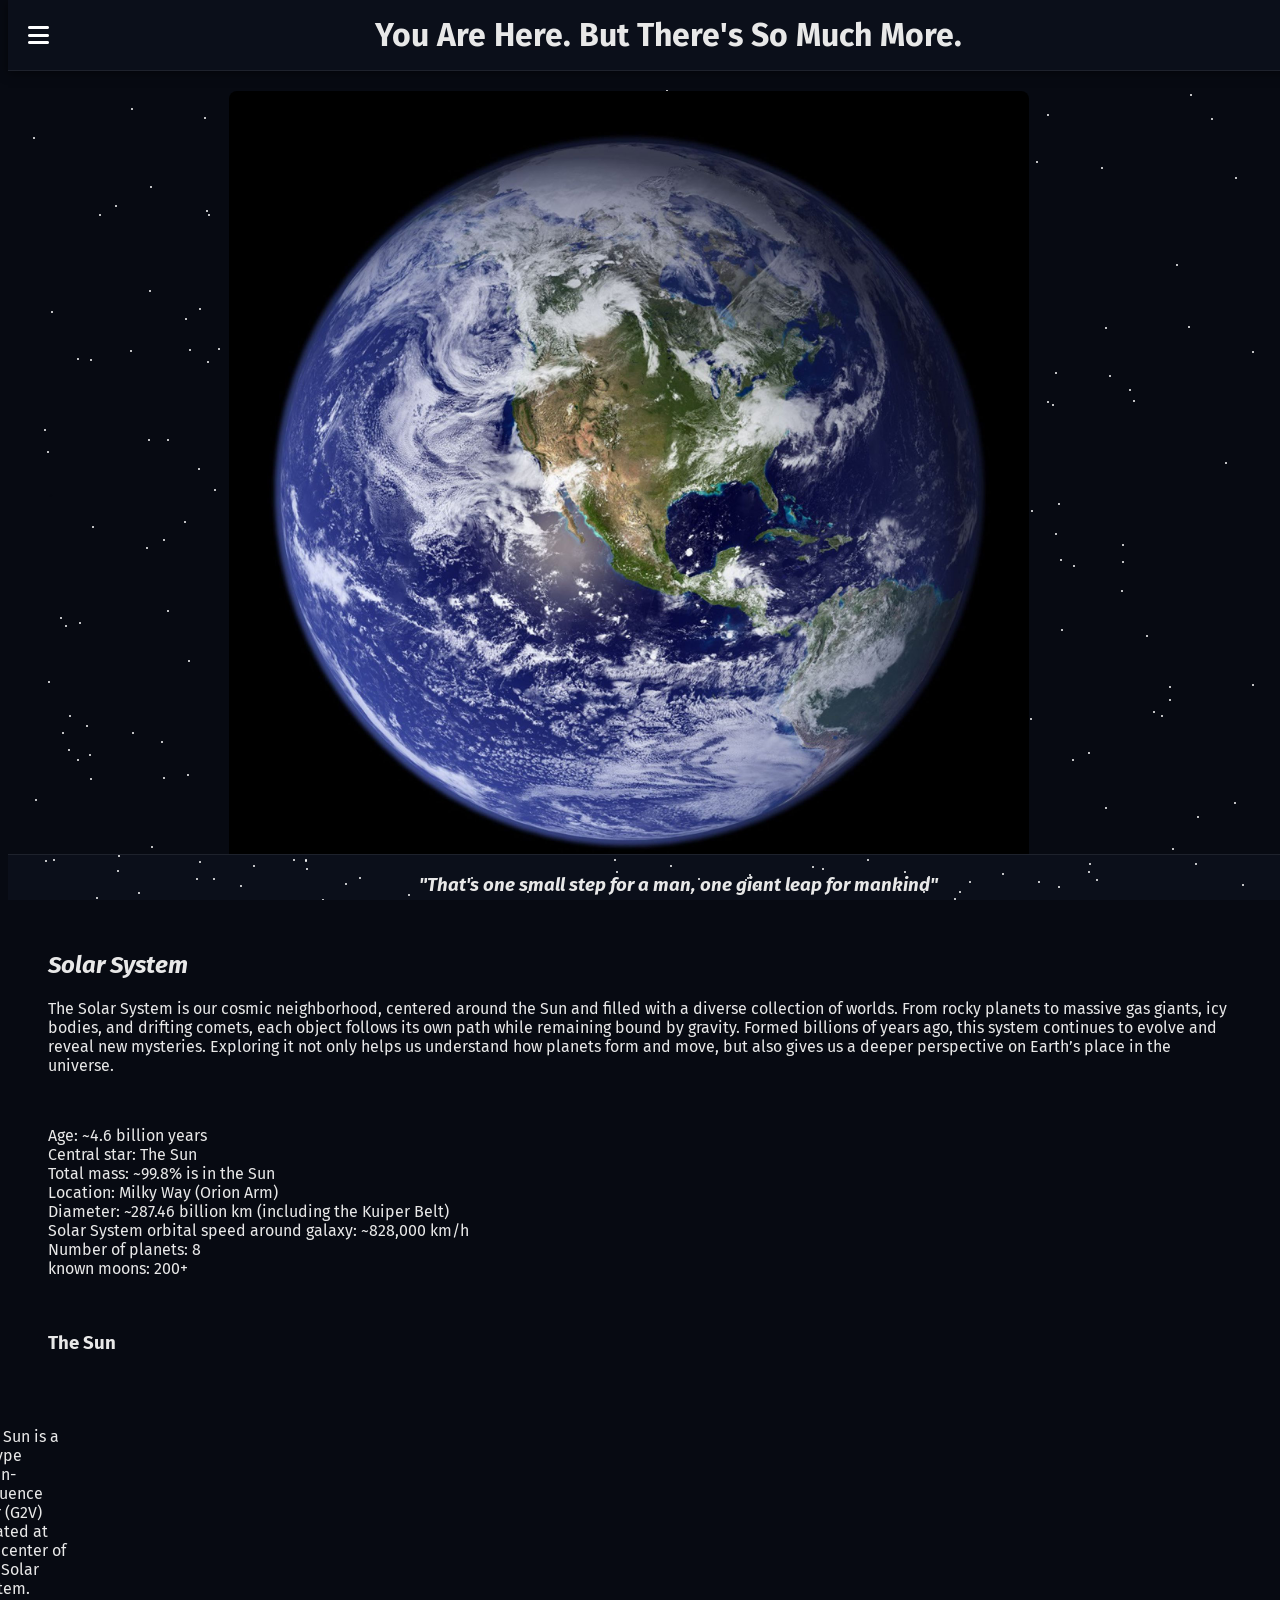
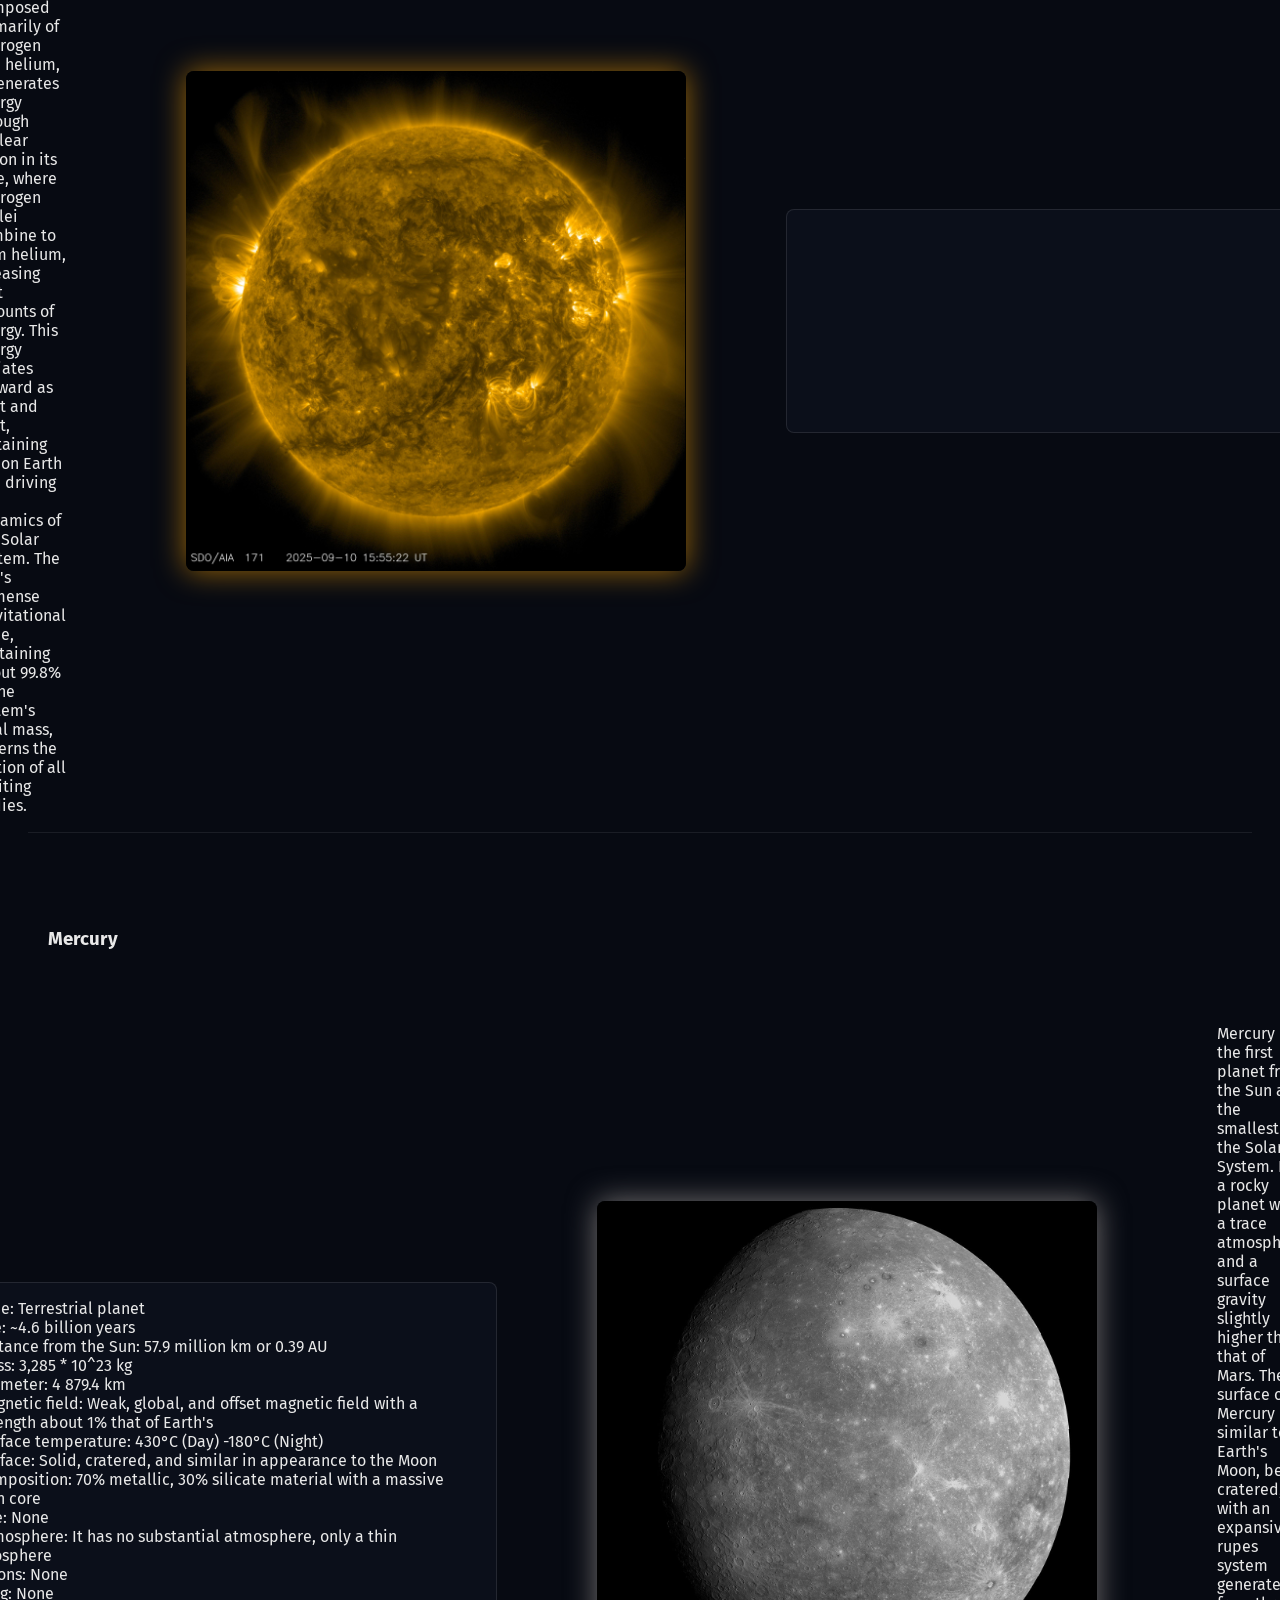
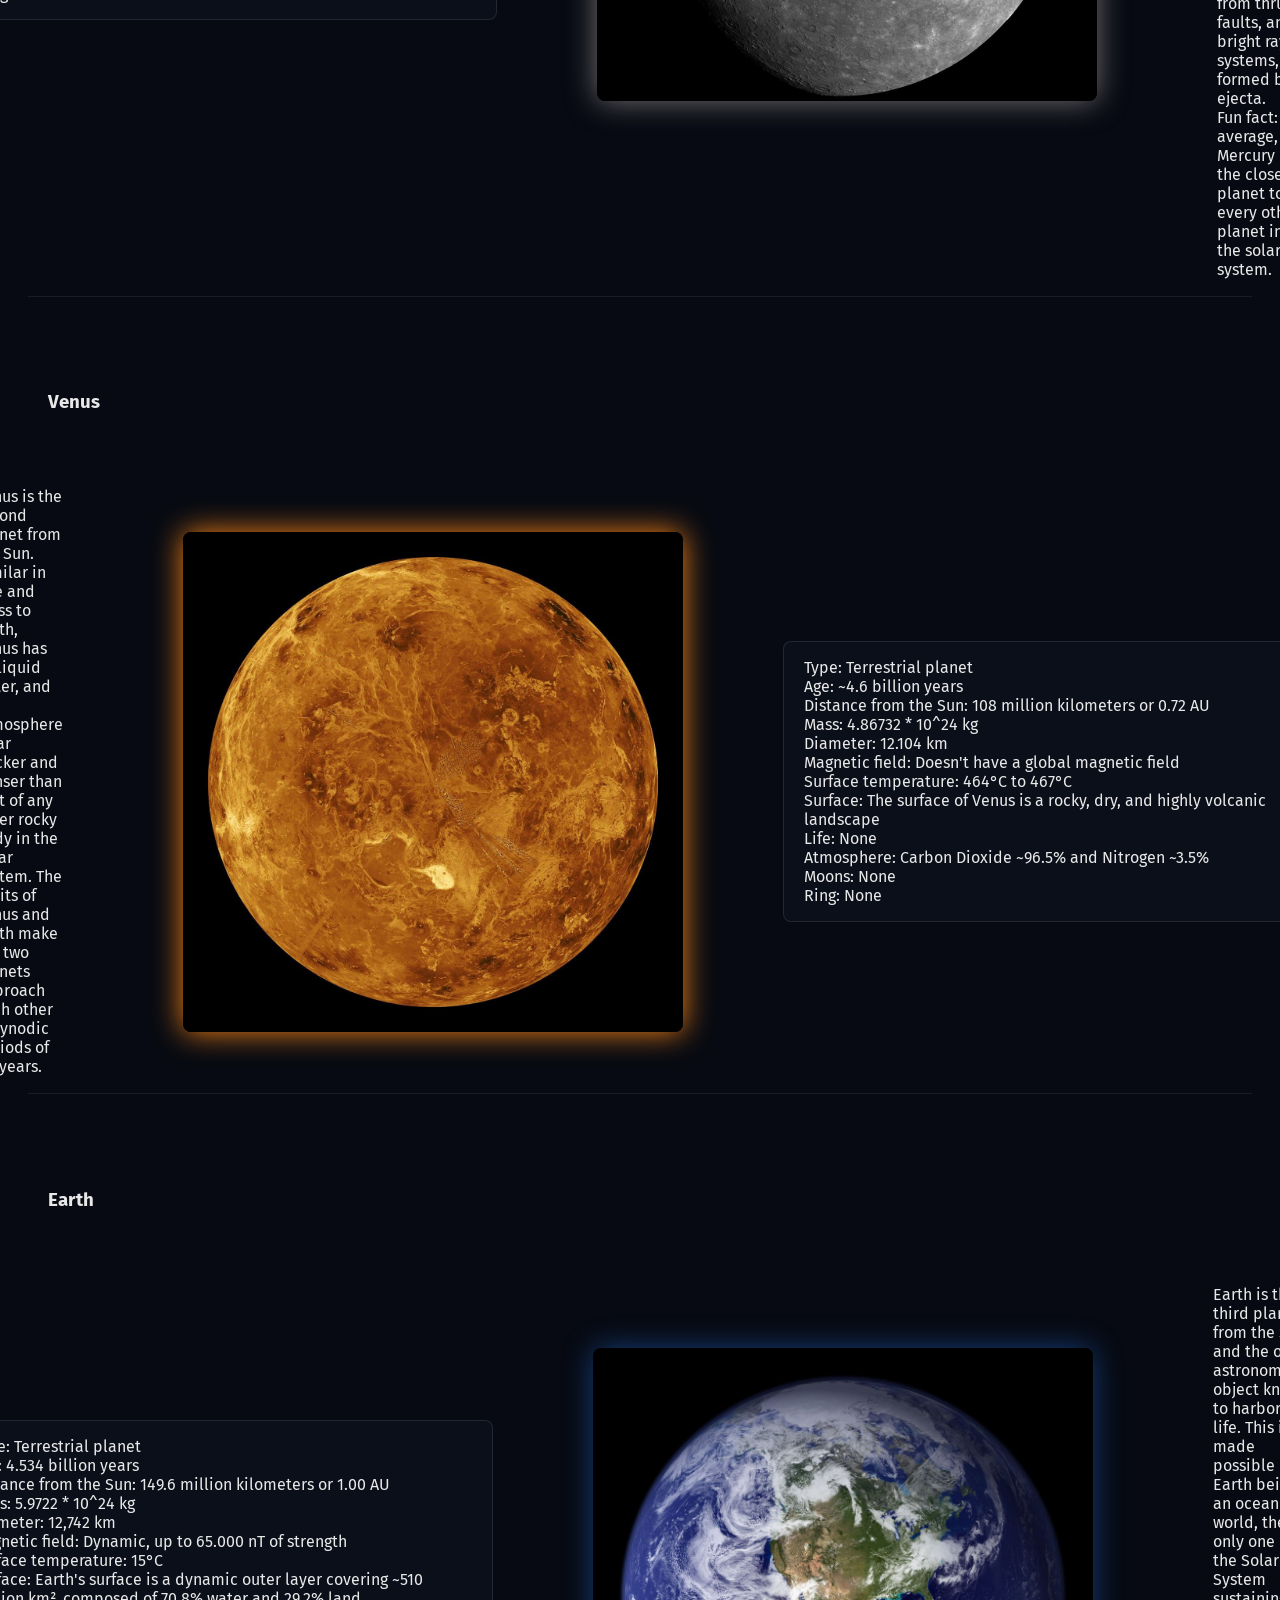
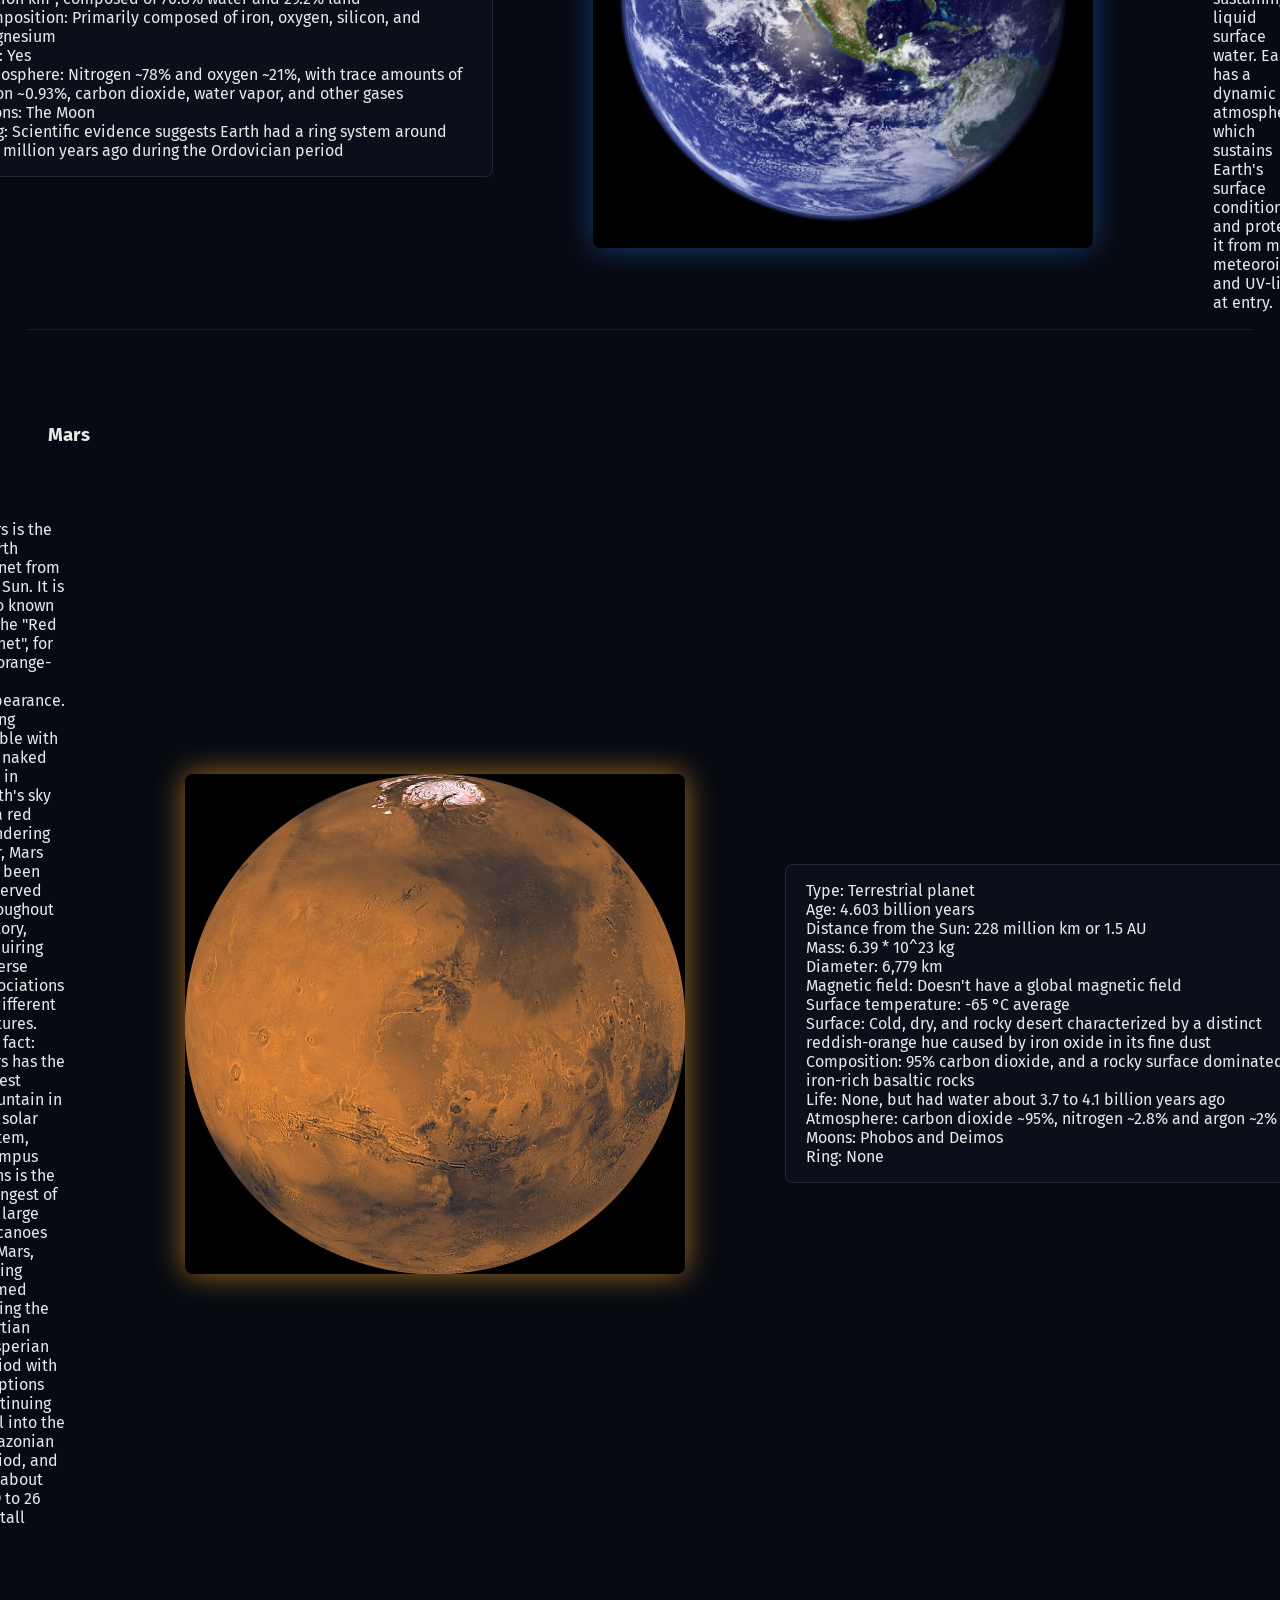
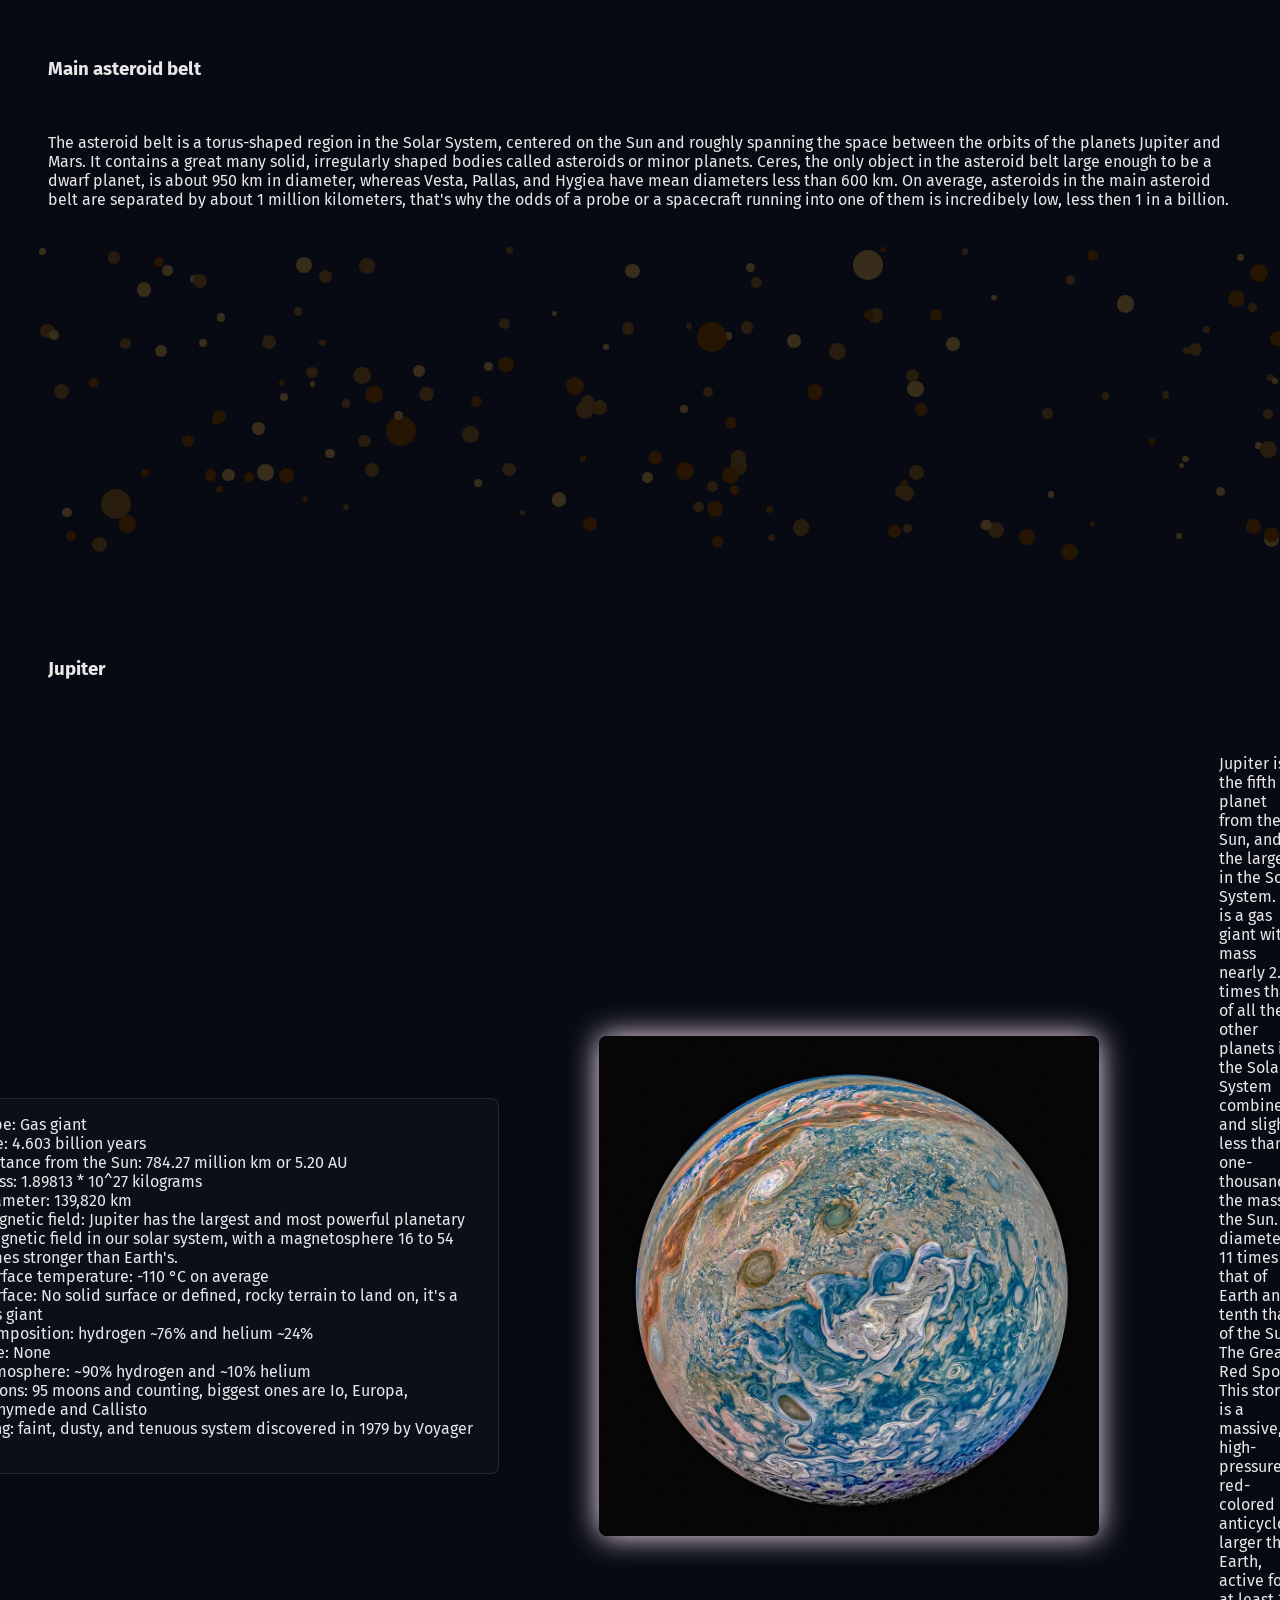
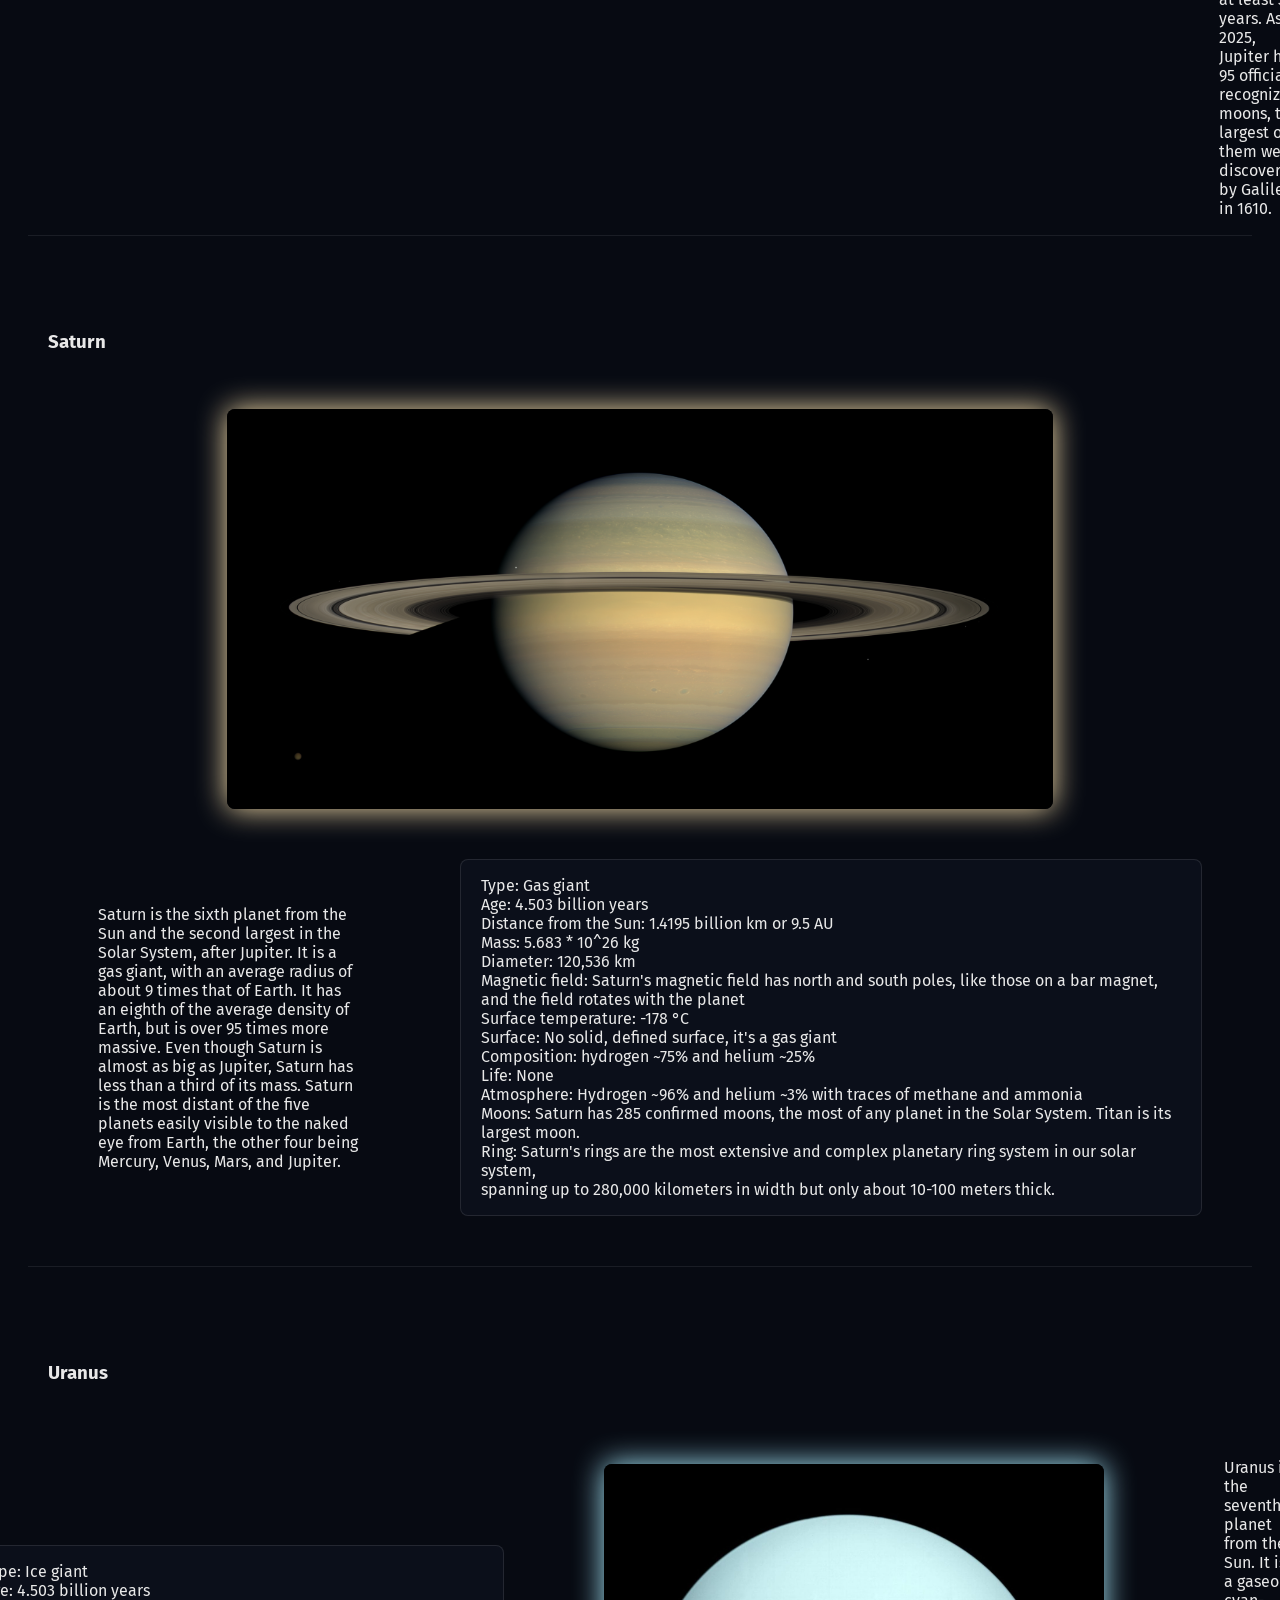
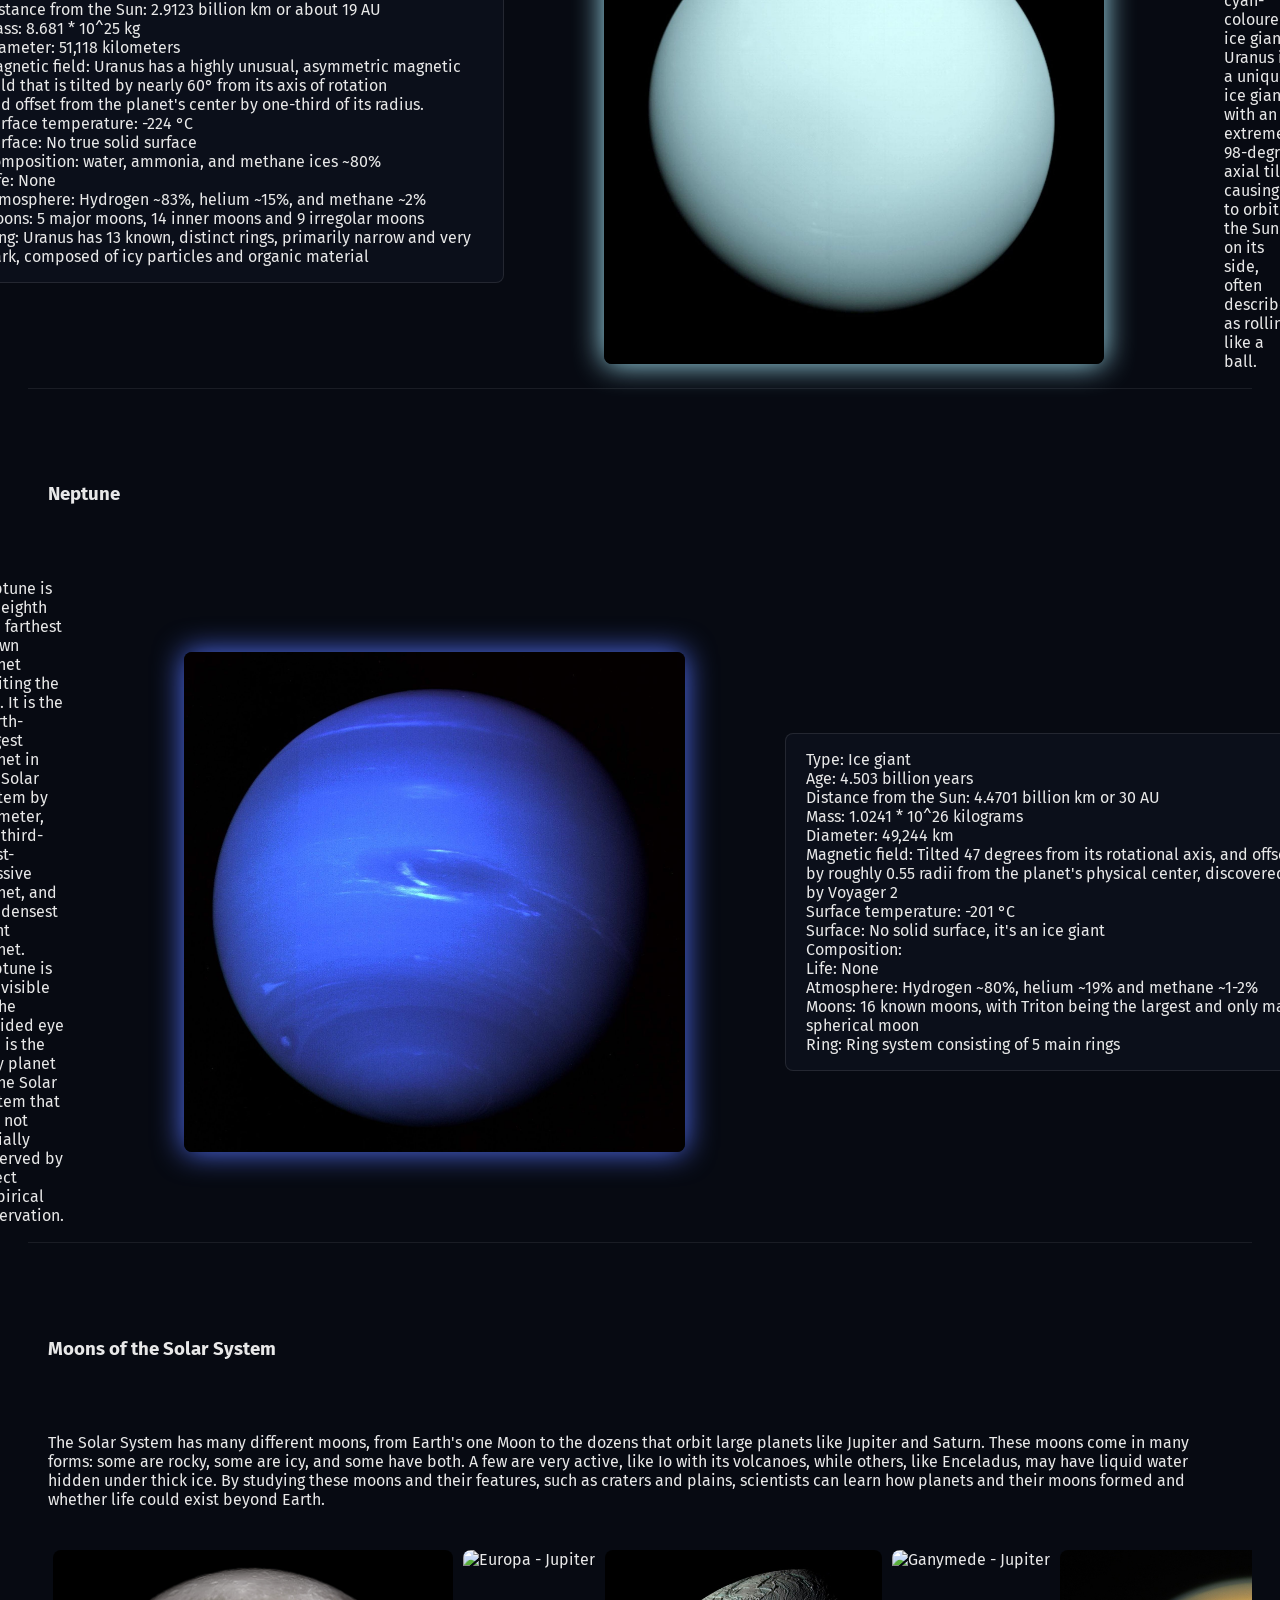
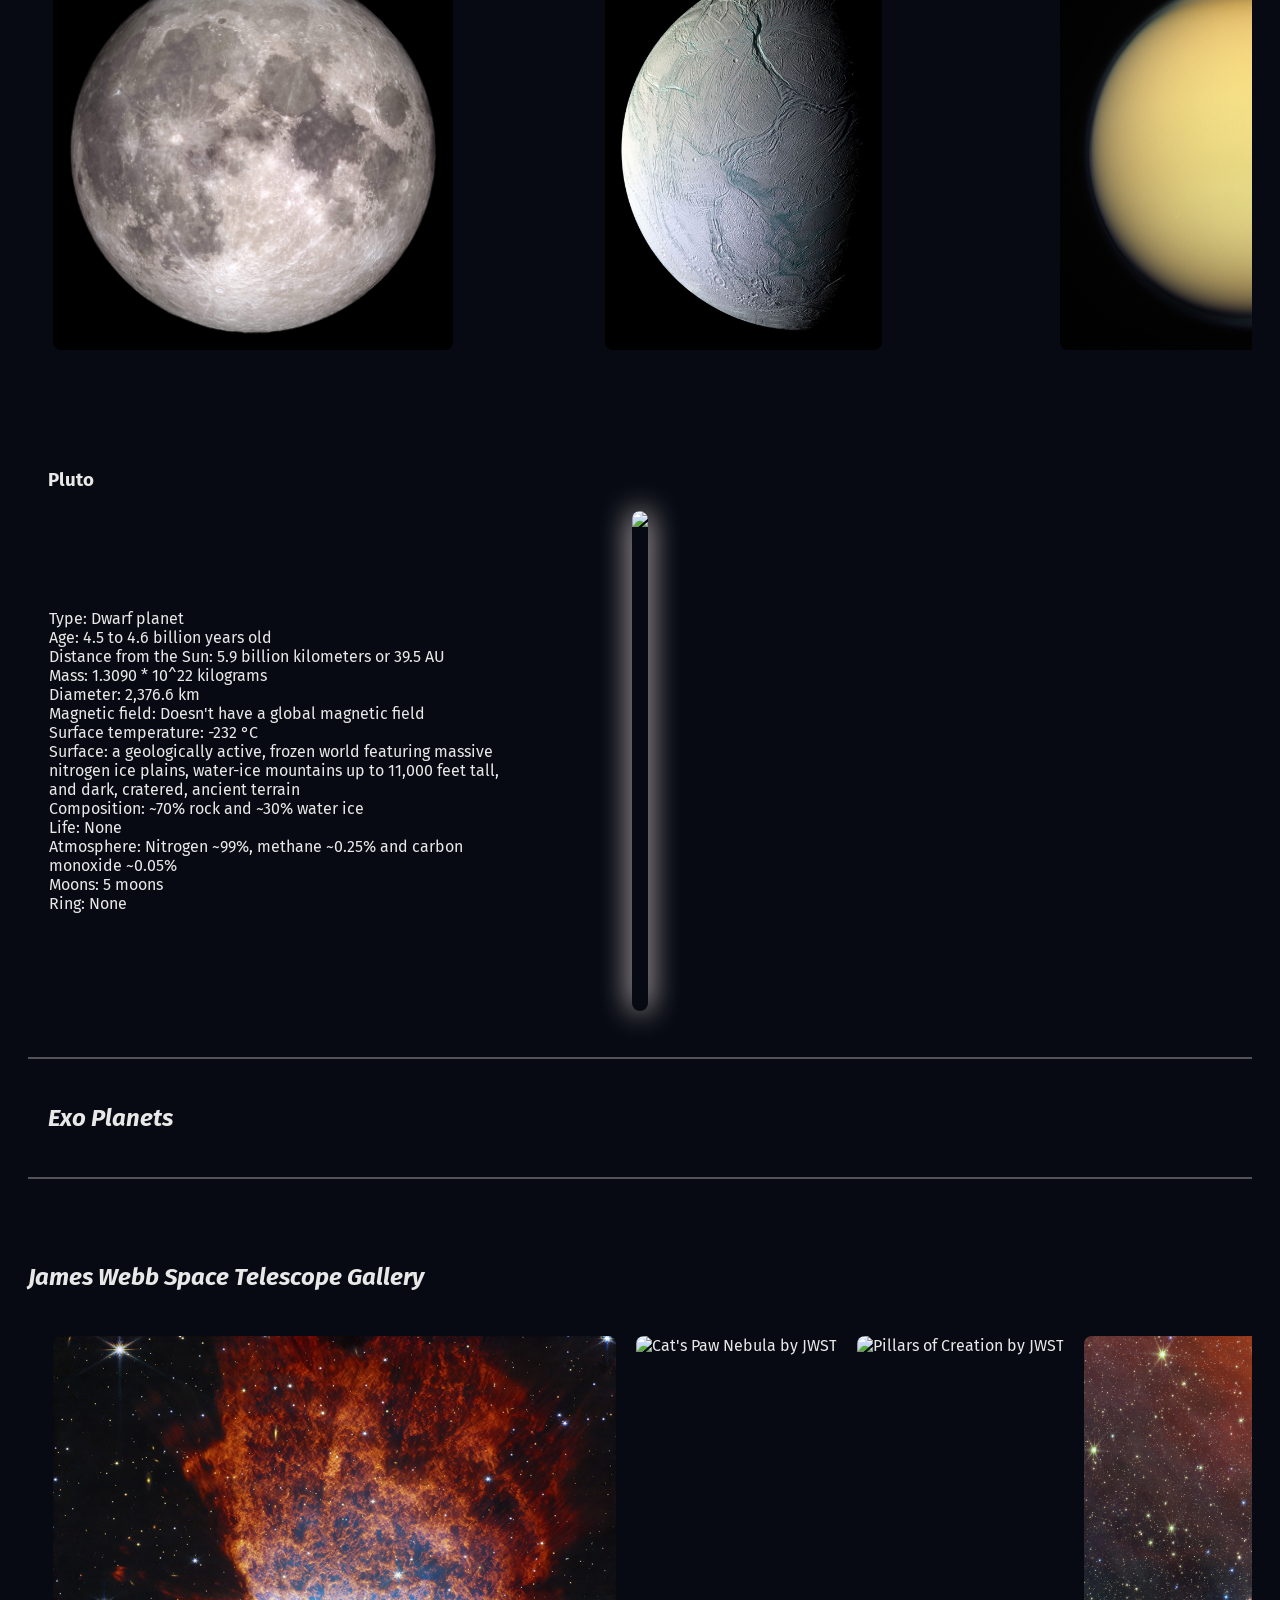
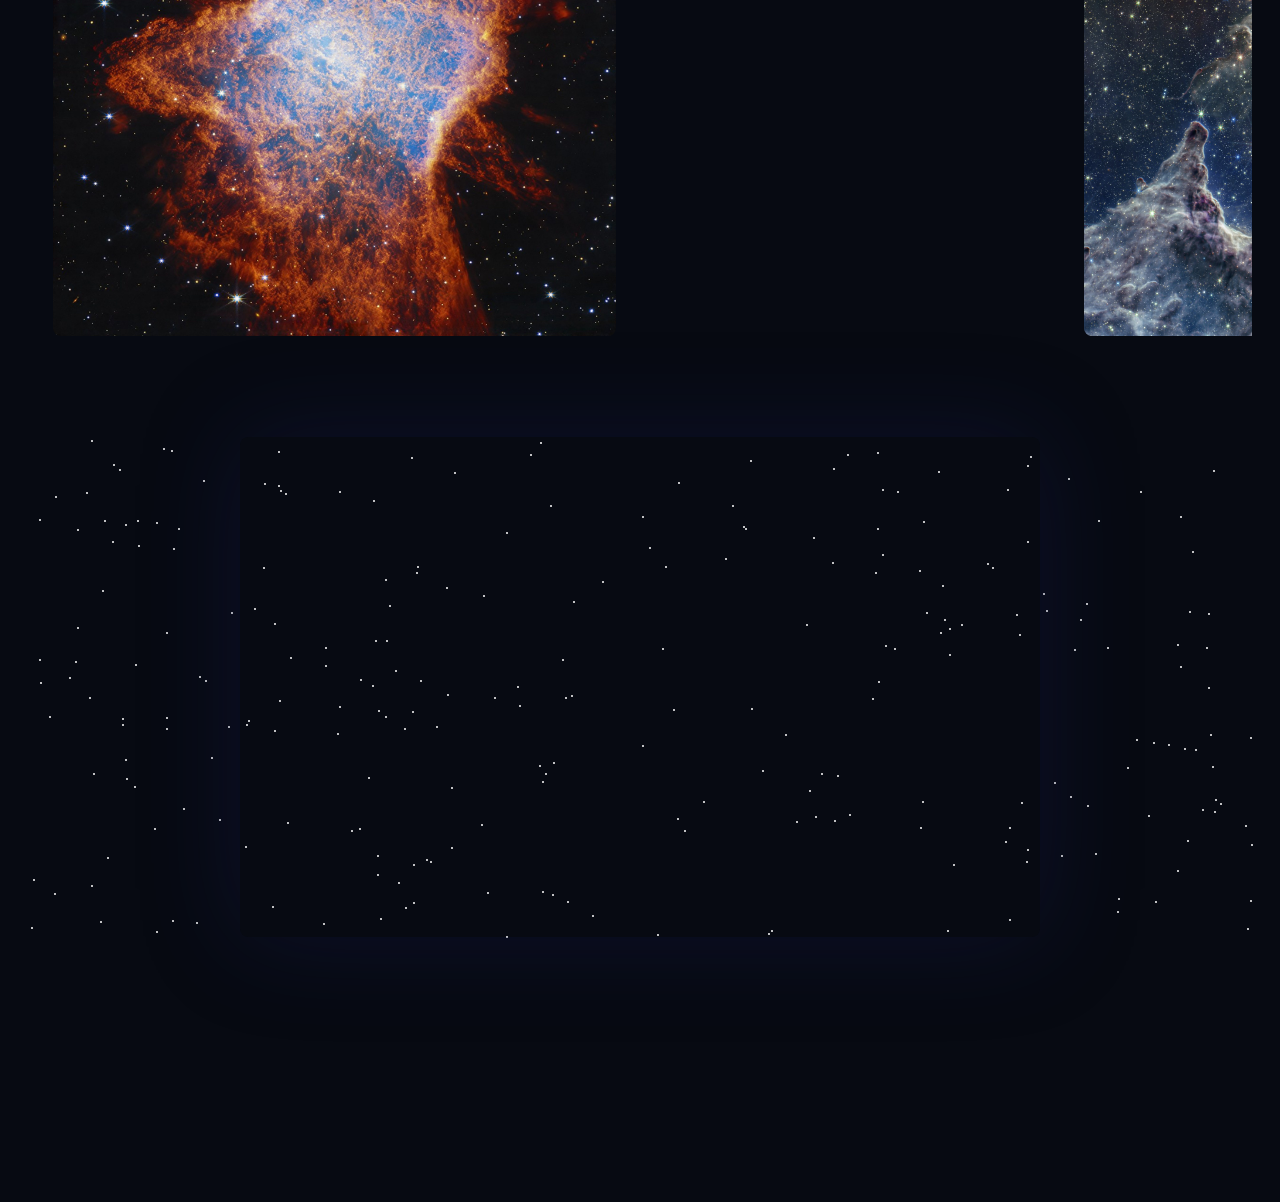
==== commit 48d414ab: "added a few ditails" ====
--- a/docs/index.html
+++ b/docs/index.html
@@ -30,7 +30,7 @@
                     .
                 </p>
                     <img src="site_images/blue_marble_image.jpg" title="The Earth">
-                <p>
+                <p id="earthInfo">
                     Blue Marble history: <br><br>
                     The Blue Marble is one of the most reproduced photographs in history. <br>
                     It was taken on December 7, 1972 by the crew of Apollo 17 — the last crewed Moon mission — at a distance of about 45,000 km from Earth. <br>
@@ -59,141 +59,175 @@
                         Solar System orbital speed around galaxy: ~828,000 km/h <br>
                         Number of planets: 8 <br>
                         known moons: 200+ <br>
+                    </p><!--solar system info-->
+                    <br>
+                    <h3> The Sun </h3>
+                    <br><br>
+                    <div id="Sun">
+                        <p>
+                            The Sun is a G-type main-sequence star (G2V) located at the center of the Solar System. Composed primarily of hydrogen and helium, it generates energy through nuclear fusion in its core, where hydrogen nuclei combine to form helium, releasing vast amounts of energy.
+                            This energy radiates outward as light and heat, sustaining life on Earth and driving the dynamics of the Solar System. The Sun's immense gravitational force, containing about 99.8% of the system's total mass, governs the motion of all orbiting bodies.
+                        </p>
+                        <img src="site_images/nasa_image_19.jpg">
+                        <div class="statsCard">
+                            <p>
+                                Type: G-type main-sequence star <br>
+                                Age: ~4.6 billion years <br>
+                                Total life time estimated: ~10.0 billion years <br>
+                                Mass: ~1.989 * 10³⁰ kg <br>
+                                Diameter: ~1.39 million km <br>
+                                Core temperature: ~15 million °C <br>
+                                Surface temperature: ~5,500 °C <br>
+                                Energy output (luminosity): ~3.8 * 10²⁶ W <br>
+                                Hydrogen: ~74% <br>
+                                Helium: ~24% <br>
+                            </p><!--sun info-->
+                        </div>
+                    </div>
+                    <br><br><br><br>
+
+                    <h3> Mercury </h3>
+                    <br><br>
+                    <div id="Mercury">
+                        <div class="statsCard">
+                            <p>
+                                Type: Terrestrial planet <br>
+                                Age: ~4.6 billion years <br>
+                                Distance from the Sun: 57.9 million km or 0.39 AU <br>
+                                Mass: 3,285 * 10^23 kg <br>
+                                Diameter: 4 879.4 km <br>
+                                Magnetic field: Weak, global, and offset magnetic field with a strength about 1% that of Earth's <br>
+                                Surface temperature: 430°C (Day) -180°C (Night) <br>
+                                Surface: Solid, cratered, and similar in appearance to the Moon <br>
+                                Composition: 70% metallic, 30% silicate material with a massive iron core <br>
+                                Life: None <br>
+                                Atmosphere: It has no substantial atmosphere, only a thin exosphere <br>
+                                Moons: None <br>
+                                Ring: None <br>
+                            </p><!--mercury info-->
+                        </div>
+                        <img src="site_images/nasa_image_20.jpg">
+                        <p>
+                            Mercury is the first planet from the Sun and the smallest in the Solar System. It is a rocky planet with a trace atmosphere and a surface gravity slightly higher than that of Mars. The surface of Mercury is similar to Earth's Moon, being cratered, with an expansive rupes system generated from thrust faults, and bright ray systems, formed by ejecta. <br>
+                            Fun fact: On average, Mercury is the closest planet to every other planet in the solar system.
+                        </p>
+                    </div>
+                    <br><br><br><br>
+
+                    <h3> Venus </h3>
+                    <br><br>
+                    <div id="Venus">
+                        <p>
+                            Venus is the second planet from the Sun. Similar in size and mass to Earth, Venus has no liquid water, and its atmosphere is far thicker and denser than that of any other rocky body in the Solar System.
+                            The orbits of Venus and Earth make the two planets approach each other in synodic periods of 1.6 years.
+                        </p>
+                        <img src="site_images/nasa_image_21.jpg">
+                        <div class="statsCard">
+                            <p>
+                                Type: Terrestrial planet <br>
+                                Age: ~4.6 billion years <br>
+                                Distance from the Sun: 108 million kilometers or 0.72 AU <br>
+                                Mass: 4.86732 * 10^24 kg <br>
+                                Diameter: 12.104 km <br>
+                                Magnetic field: Doesn't have a global magnetic field <br>
+                                Surface temperature: 464°C to 467°C <br>
+                                Surface: The surface of Venus is a rocky, dry, and highly volcanic landscape <br>
+                                Life: None <br>
+                                Atmosphere: Carbon Dioxide ~96.5% and Nitrogen ~3.5% <br>
+                                Moons: None <br>
+                                Ring: None <br>
+                            </p> <!--venus info-->
+                        </div>
+                    </div>
+                    <br><br><br><br>
+
+                    <h3> Earth </h3>
+                    <br><br>
+                    <div id="Earth">
+                        <div class="statsCard">
+                            <p>
+                                Type: Terrestrial planet <br>
+                                Age: 4.534 billion years <br>
+                                Distance from the Sun: 149.6 million kilometers or 1.00 AU <br>
+                                Mass:  5.9722 * 10^24 kg <br>
+                                Diameter: 12,742 km <br>
+                                Magnetic field: Dynamic, up to 65.000 nT of strength <br>
+                                Surface temperature: 15°C <br>
+                                Surface: Earth's surface is a dynamic outer layer covering ~510 million km², composed of 70.8% water and 29.2% land <br>
+                                Composition: Primarily composed of iron, oxygen, silicon, and magnesium <br>
+                                Life: Yes <br>
+                                Atmosphere: Nitrogen ~78% and oxygen ~21%, with trace amounts of argon ~0.93%, carbon dioxide, water vapor, and other gases <br>
+                                Moons: The Moon <br>
+                                Ring: Scientific evidence suggests Earth had a ring system around 466 million years ago during the Ordovician period <br>
+                            </p><!--earth info-->
+                        </div>
+                        <img src="site_images/blue_marble_image.jpg">
+                        <p>
+                            Earth is the third planet from the Sun and the only astronomical object known to harbor life. This is made possible by Earth being an ocean world, the only one in the Solar System sustaining liquid surface water.
+                            Earth has a dynamic atmosphere, which sustains Earth's surface conditions and protects it from most meteoroids and UV-light at entry.
+                        </p>
+                    </div>
+                    <br><br><br><br>
+
+                    <h3> Mars </h3>
+                    <br><br>
+                    <div id="Mars">
+                        <p>
+                            Mars is the fourth planet from the Sun. It is also known as the "Red Planet", for its orange-red appearance. Being visible with the naked eye in Earth's sky as a red wandering star, Mars has been observed throughout history, acquiring diverse associations in different cultures.
+                            Fun fact: Mars has the tallest mountain in the solar system, Olympus Mons is the youngest of the large volcanoes on Mars, having formed during the Martian Hesperian Period with eruptions continuing well into the Amazonian Period, and it's about 21.9 to 26 km tall
+                        </p>
+                        <img src="site_images/nasa_image_22.jpg">
+                        <div class="statsCard">
+                            <p>
+                                Type: Terrestrial planet <br>
+                                Age: 4.603 billion years <br>
+                                Distance from the Sun: 228 million km or 1.5 AU <br>
+                                Mass: 6.39 * 10^23 kg <br>
+                                Diameter: 6,779 km <br>
+                                Magnetic field: Doesn't have a global magnetic field <br>
+                                Surface temperature: -65 °C average <br>
+                                Surface: Cold, dry, and rocky desert characterized by a distinct reddish-orange hue caused by iron oxide in its fine dust <br>
+                                Composition: 95% carbon dioxide, and a rocky surface dominated by iron-rich basaltic rocks <br>
+                                Life: None, but had water about 3.7 to 4.1 billion years ago <br>
+                                Atmosphere: carbon dioxide ~95%, nitrogen ~2.8% and argon ~2% <br>
+                                Moons: Phobos and Deimos <br>
+                                Ring: None <br>
+                            </p><!--mars info-->
+                        </div>
+                    </div>
+                    <br><br><br><br><br>
+
+                    <h3> Main asteroid belt </h3>
+                    <br>
+                    <p>
+                        The asteroid belt is a torus-shaped region in the Solar System, centered on the Sun and roughly spanning the space between the orbits of the planets Jupiter and Mars. It contains a great many solid, irregularly shaped bodies called asteroids or minor planets.
+                        Ceres, the only object in the asteroid belt large enough to be a dwarf planet, is about 950 km in diameter, whereas Vesta, Pallas, and Hygiea have mean diameters less than 600 km.
+                        On average, asteroids in the main asteroid belt are separated by about 1 million kilometers, that's why the odds of a probe or a spacecraft running into one of them is incredibely low, less then 1 in a billion.
                     </p>
                     <br>
-                    <h3> The Sun </h3>
-                    <div id="Sun">
-                        <p>
-                            The Sun is a G-type main-sequence star (G2V) located at the center of the Solar System. Composed primarily of hydrogen and helium, it generates energy through nuclear fusion in its core, where hydrogen nuclei combine to form helium, releasing vast amounts of energy.
-                            This energy radiates outward as light and heat, sustaining life on Earth and driving the dynamics of the Solar System. The Sun's immense gravitational force, containing about 99.8% of the system's total mass, governs the motion of all orbiting bodies.
-                        </p>
-                        <img src="site_images/nasa_image_19.jpg">
-                        <p>
-                            Type: G-type main-sequence star <br>
-                            Age: ~4.6 billion years <br>
-                            Total life time estimated: ~10.0 billion years <br>
-                            Mass: ~1.989 * 10³⁰ kg <br>
-                            Diameter: ~1.39 million km <br>
-                            Core temperature: ~15 million °C <br>
-                            Surface temperature: ~5,500 °C <br>
-                            Energy output (luminosity): ~3.8 * 10²⁶ W <br>
-                            Hydrogen: ~74% <br>
-                            Helium: ~24% <br>
-                        </p>
-                    </div>
-                    <br><br><br><br>
-                    <h3> Mercury </h3>
-                    <div id="Mercury">
-                        <p>
-                            Type: Terrestrial planet <br>
-                            Age: ~4.6 billion years <br>
-                            Distance from the Sun: 57.9 million km or 0.39 AU <br>
-                            Mass: 3,285 * 10^23 kg <br>
-                            Diameter: 4 879.4 km <br>
-                            Magnetic field: Weak, global, and offset magnetic field with a strength about 1% that of Earth's <br>
-                            Surface temperature: 430°C (Day) -180°C (Night) <br>
-                            Surface: Solid, cratered, and similar in appearance to the Moon <br>
-                            Composition: 70% metallic, 30% silicate material with a massive iron core <br>
-                            Life: None <br>
-                            Atmosphere: It has no substantial atmosphere, only a thin exosphere <br>
-                            Moons: None <br>
-                            Ring: None <br>
-                        </p>
-                        <img src="site_images/nasa_image_20.jpg">
-                        <p>
-                            Mercury is the first planet from the Sun and the smallest in the Solar System. It is a rocky planet with a trace atmosphere and a surface gravity slightly higher than that of Mars. The surface of Mercury is similar to Earth's Moon, being cratered, with an expansive rupes system generated from thrust faults, and bright ray systems, formed by ejecta. <br>
-                            Fun fact: On average, Mercury is the closest planet to every other planet in the solar system.
-                        </p>
-                    </div>
-                    <br><br><br><br>
-                    <h3> Venus </h3>
-                    <div id="Venus">
-                        <p>
-                            Venus is the second planet from the Sun. Similar in size and mass to Earth, Venus has no liquid water, and its atmosphere is far thicker and denser than that of any other rocky body in the Solar System.
-                            The orbits of Venus and Earth make the two planets approach each other in synodic periods of 1.6 years.
-                        </p>
-                        <img src="site_images/nasa_image_21.jpg">
-                        <p>
-                            Type: Terrestrial planet <br>
-                            Age: ~4.6 billion years <br>
-                            Distance from the Sun: 108 million kilometers or 0.72 AU <br>
-                            Mass: 4.86732 * 10^24 kg <br>
-                            Diameter: 12.104 km <br>
-                            Magnetic field: Doesn't have a global magnetic field <br>
-                            Surface temperature: 464°C to 467°C <br>
-                            Surface: The surface of Venus is a rocky, dry, and highly volcanic landscape <br>
-                            Life: None <br>
-                            Atmosphere: Carbon Dioxide ~96.5% and Nitrogen ~3.5% <br>
-                            Moons: None <br>
-                            Ring: None <br>
-                        </p>
-                    </div>
-                    <br><br><br><br>
-                    <h3> Earth </h3>
-                    <div id="Earth">
-                        <p>
-                            Type: Terrestrial planet <br>
-                            Age: 4.534 billion years <br>
-                            Distance from the Sun: 149.6 million kilometers or 1.00 AU <br>
-                            Mass:  5.9722 * 10^24 kg <br>
-                            Diameter: 12,742 km <br>
-                            Magnetic field: Dynamic, up to 65.000 nT of strength <br>
-                            Surface temperature: 15°C <br>
-                            Surface: Earth's surface is a dynamic outer layer covering ~510 million km², composed of 70.8% water and 29.2% land <br>
-                            Composition: Primarily composed of iron, oxygen, silicon, and magnesium <br>
-                            Life: Yes <br>
-                            Atmosphere: Nitrogen ~78% and oxygen ~21%, with trace amounts of argon ~0.93%, carbon dioxide, water vapor, and other gases <br>
-                            Moons: The Moon <br>
-                            Ring: Scientific evidence suggests Earth had a ring system around 466 million years ago during the Ordovician period <br>
-                        </p>
-                        <img src="site_images/blue_marble_image.jpg">
-                        <p>
-                            Earth is the third planet from the Sun and the only astronomical object known to harbor life. This is made possible by Earth being an ocean world, the only one in the Solar System sustaining liquid surface water.
-                            Earth has a dynamic atmosphere, which sustains Earth's surface conditions and protects it from most meteoroids and UV-light at entry.
-                        </p>
-                    </div>
-                    <br><br><br><br>
-                    <h3> Mars </h3>
-                    <div id="Mars">
-                        <p>
-                            Mars is the fourth planet from the Sun. It is also known as the "Red Planet", for its orange-red appearance. Being visible with the naked eye in Earth's sky as a red wandering star, Mars has been observed throughout history, acquiring diverse associations in different cultures.
-                            Fun fact: Mars has the tallest mountain in the solar system, Olympus Mons is the youngest of the large volcanoes on Mars, having formed during the Martian Hesperian Period with eruptions continuing well into the Amazonian Period, and it's about 21.9 to 26 km tall
-                        </p>
-                        <img src="site_images/nasa_image_22.jpg">
-                        <p>
-                            Type: Terrestrial planet <br>
-                            Age: 4.603 billion years <br>
-                            Distance from the Sun: 228 million km or 1.5 AU <br>
-                            Mass: 6.39 * 10^23 kg <br>
-                            Diameter: 6,779 km <br>
-                            Magnetic field: Doesn't have a global magnetic field <br>
-                            Surface temperature: -65 °C average <br>
-                            Surface: Cold, dry, and rocky desert characterized by a distinct reddish-orange hue caused by iron oxide in its fine dust <br>
-                            Composition: 95% carbon dioxide, and a rocky surface dominated by iron-rich basaltic rocks <br>
-                            Life: None, but had water about 3.7 to 4.1 billion years ago <br>
-                            Atmosphere: carbon dioxide ~95%, nitrogen ~2.8% and argon ~2% <br>
-                            Moons: Phobos and Deimos <br>
-                            Ring: None <br>
-                        </p>
-                    </div>
-                    <br><br><br><br>
+                    <div id="asteroidbelt"></div>
+                    <br><br><br><br><br>
+
                     <h3> Jupiter </h3>
+                    <br><br>
                     <div id="Jupiter">
-                        <p>
-                            Type: Gas giant <br>
-                            Age: 4.603 billion years <br>
-                            Distance from the Sun: 784.27 million km or 5.20 AU <br>
-                            Mass: 1.89813 * 10^27 kilograms <br>
-                            Diameter: 139,820 km <br>
-                            Magnetic field: Jupiter has the largest and most powerful planetary magnetic field in our solar system, with a magnetosphere 16 to 54 times stronger than Earth's. <br>
-                            Surface temperature: -110 °C on average <br>
-                            Surface: No solid surface or defined, rocky terrain to land on, it's a gas giant <br>
-                            Composition: hydrogen ~76% and helium ~24% <br>
-                            Life: None <br>
-                            Atmosphere: ~90% hydrogen and ~10% helium <br>
-                            Moons: 95 moons and counting, biggest ones are Io, Europa, Ganymede and Callisto <br>
-                            Ring: faint, dusty, and tenuous system discovered in 1979 by Voyager 1 <br>
-                        </p>
+                        <div class="statsCard">
+                            <p>
+                                Type: Gas giant <br>
+                                Age: 4.603 billion years <br>
+                                Distance from the Sun: 784.27 million km or 5.20 AU <br>
+                                Mass: 1.89813 * 10^27 kilograms <br>
+                                Diameter: 139,820 km <br>
+                                Magnetic field: Jupiter has the largest and most powerful planetary magnetic field in our solar system, with a magnetosphere 16 to 54 times stronger than Earth's. <br>
+                                Surface temperature: -110 °C on average <br>
+                                Surface: No solid surface or defined, rocky terrain to land on, it's a gas giant <br>
+                                Composition: hydrogen ~76% and helium ~24% <br>
+                                Life: None <br>
+                                Atmosphere: ~90% hydrogen and ~10% helium <br>
+                                Moons: 95 moons and counting, biggest ones are Io, Europa, Ganymede and Callisto <br>
+                                Ring: faint, dusty, and tenuous system discovered in 1979 by Voyager 1 <br>
+                            </p><!--jupiter info-->
+                        </div>
                         <img src="site_images/nasa_image_23.jpg">
                         <p>
                             Jupiter is the fifth planet from the Sun, and the largest in the Solar System. It is a gas giant with a mass nearly 2.5 times that of all the other planets in the Solar System combined and slightly less than one-thousandth the mass of the Sun. Its diameter is 11 times that of Earth and a tenth that of the Sun.
@@ -201,49 +235,59 @@
                         </p>
                     </div>
                     <br><br><br><br>
+
                     <h3> Saturn </h3>
+                    <br><br>
+                    <div id="saturnimgdiv">
+                        <img src="site_images/nasa_image_24.jpg">
+                    </div>
                     <div id="Saturn">
                         <p>
                             Saturn is the sixth planet from the Sun and the second largest in the Solar System, after Jupiter. It is a gas giant, with an average radius of about 9 times that of Earth. It has an eighth of the average density of Earth, but is over 95 times more massive. Even though Saturn is almost as big as Jupiter, Saturn has less than a third of its mass.
                             Saturn is the most distant of the five planets easily visible to the naked eye from Earth, the other four being Mercury, Venus, Mars, and Jupiter.
                         </p>
-                        <img src="site_images/nasa_image_24.jpg">
-                        <p>
-                            Type: Gas giant <br>
-                            Age: 4.503 billion years <br>
-                            Distance from the Sun: 1.4195 billion km or 9.5 AU <br>
-                            Mass: 5.683 * 10^26 kg <br>
-                            Diameter: 120,536 km <br>
-                            Magnetic field: Saturn's magnetic field has north and south poles, like those on a bar magnet, and the field rotates with the planet <br>
-                            Surface temperature: -178 °C <br>
-                            Surface: No solid, defined surface, it's a gas giant <br>
-                            Composition: hydrogen ~75% and helium ~25% <br>
-                            Life: None <br>
-                            Atmosphere: Hydrogen ~96% and helium ~3% with traces of methane and ammonia <br>
-                            Moons: Saturn has 285 confirmed moons, the most of any planet in the Solar System. Titan is its largest moon. <br>
-                            Ring: Saturn's rings are the most extensive and complex planetary ring system in our solar system, <br>
-                            spanning up to 280,000 kilometers in width but only about 10-100 meters thick. <br>
-                        </p>
-                    </div>
-                    <br><br><br><br>
+                        <div class="statsCard">
+                            <p>
+                                Type: Gas giant <br>
+                                Age: 4.503 billion years <br>
+                                Distance from the Sun: 1.4195 billion km or 9.5 AU <br>
+                                Mass: 5.683 * 10^26 kg <br>
+                                Diameter: 120,536 km <br>
+                                Magnetic field: Saturn's magnetic field has north and south poles, like those on a bar magnet, and the field rotates with the planet <br>
+                                Surface temperature: -178 °C <br>
+                                Surface: No solid, defined surface, it's a gas giant <br>
+                                Composition: hydrogen ~75% and helium ~25% <br>
+                                Life: None <br>
+                                Atmosphere: Hydrogen ~96% and helium ~3% with traces of methane and ammonia <br>
+                                Moons: Saturn has 285 confirmed moons, the most of any planet in the Solar System. Titan is its largest moon. <br>
+                                Ring: Saturn's rings are the most extensive and complex planetary ring system in our solar system, <br>
+                                spanning up to 280,000 kilometers in width but only about 10-100 meters thick. <br>
+                            </p><!--saturn info-->
+                        </div>
+                    </div>
+                    <br><br><br><br>
+
                     <h3> Uranus </h3>
+                    <br><br>
                     <div id="Uranus">
-                        <p>
-                            Type: Ice giant <br>
-                            Age: 4.503 billion years <br>
-                            Distance from the Sun: 2.9123 billion km or about 19 AU <br>
-                            Mass: 8.681 * 10^25 kg <br>
-                            Diameter: 51,118 kilometers <br>
-                            Magnetic field: Uranus has a highly unusual, asymmetric magnetic field that is tilted by nearly 60° from its axis of rotation <br>
-                            and offset from the planet's center by one-third of its radius. <br>
-                            Surface temperature: -224 °C <br>
-                            Surface: No true solid surface <br>
-                            Composition: water, ammonia, and methane ices ~80% <br>
-                            Life: None <br>
-                            Atmosphere: Hydrogen ~83%, helium ~15%, and methane ~2% <br>
-                            Moons: 5 major moons, 14 inner moons and 9 irregolar moons  <br>
-                            Ring: Uranus has 13 known, distinct rings, primarily narrow and very dark, composed of icy particles and organic material <br>
-                        </p>
+                        <div class="statsCard">
+                            <p>
+                                Type: Ice giant <br>
+                                Age: 4.503 billion years <br>
+                                Distance from the Sun: 2.9123 billion km or about 19 AU <br>
+                                Mass: 8.681 * 10^25 kg <br>
+                                Diameter: 51,118 kilometers <br>
+                                Magnetic field: Uranus has a highly unusual, asymmetric magnetic field that is tilted by nearly 60° from its axis of rotation <br>
+                                and offset from the planet's center by one-third of its radius. <br>
+                                Surface temperature: -224 °C <br>
+                                Surface: No true solid surface <br>
+                                Composition: water, ammonia, and methane ices ~80% <br>
+                                Life: None <br>
+                                Atmosphere: Hydrogen ~83%, helium ~15%, and methane ~2% <br>
+                                Moons: 5 major moons, 14 inner moons and 9 irregolar moons  <br>
+                                Ring: Uranus has 13 known, distinct rings, primarily narrow and very dark, composed of icy particles and organic material <br>
+                            </p><!--uranus info-->
+                        </div>
                         <img src="site_images/nasa_image_25.jpg">
                         <p>
                             Uranus is the seventh planet from the Sun. It is a gaseous cyan-coloured ice giant.
@@ -251,31 +295,37 @@
                         </p>
                     </div>
                     <br><br><br><br>
+
                     <h3> Neptune </h3>
+                    <br><br>
                     <div id="Neptune">
                         <p>
                             Neptune is the eighth and farthest known planet orbiting the Sun. It is the fourth-largest planet in the Solar System by diameter, the third-most-massive planet, and the densest giant planet.
                             Neptune is not visible to the unaided eye and is the only planet in the Solar System that was not initially observed by direct empirical observation.
                         </p>
                         <img src="site_images/nasa_image_26.jpg">
-                        <p>
-                            Type: Ice giant <br>
-                            Age: 4.503 billion years <br>
-                            Distance from the Sun: 4.4701 billion km or 30 AU <br>
-                            Mass: 1.0241 * 10^26 kilograms <br>
-                            Diameter: 49,244 km <br>
-                            Magnetic field: Tilted 47 degrees from its rotational axis, and offset by roughly 0.55 radii from the planet's physical center, discovered by Voyager 2 <br>
-                            Surface temperature: -201 °C <br>
-                            Surface: No solid surface, it's an ice giant <br>
-                            Composition:  <br>
-                            Life: None <br>
-                            Atmosphere:  Hydrogen ~80%, helium ~19% and methane ~1-2% <br>
-                            Moons: 16 known moons, with Triton being the largest and only major spherical moon <br>
-                            Ring: Ring system consisting of 5 main rings <br>
-                        </p>
-                    </div>
-                    <br><br><br><br>
+                        <div class="statsCard">
+                            <p>
+                                Type: Ice giant <br>
+                                Age: 4.503 billion years <br>
+                                Distance from the Sun: 4.4701 billion km or 30 AU <br>
+                                Mass: 1.0241 * 10^26 kilograms <br>
+                                Diameter: 49,244 km <br>
+                                Magnetic field: Tilted 47 degrees from its rotational axis, and offset by roughly 0.55 radii from the planet's physical center, discovered by Voyager 2 <br>
+                                Surface temperature: -201 °C <br>
+                                Surface: No solid surface, it's an ice giant <br>
+                                Composition:  <br>
+                                Life: None <br>
+                                Atmosphere:  Hydrogen ~80%, helium ~19% and methane ~1-2% <br>
+                                Moons: 16 known moons, with Triton being the largest and only major spherical moon <br>
+                                Ring: Ring system consisting of 5 main rings <br>
+                            </p><!--neptune info-->
+                        </div>
+                    </div>
+                    <br><br><br><br>
+
                     <h3> Moons of the Solar System </h3>
+                    <br><br>
                     <p>
                         The Solar System has many different moons, from Earth's one Moon to the dozens that orbit large planets like Jupiter and Saturn.
                         These moons come in many forms: some are rocky, some are icy, and some have both. A few are very active, like Io with its volcanoes, while others, like Enceladus, may have liquid water hidden under thick ice.
@@ -291,6 +341,7 @@
                         <img src="site_images/nasa_image_32.jpg" title="Triton - Neptune">
                     </div>
                     <br><br><br><br>
+
                     <h3> Pluto </h3>
                     <div id="Pluto">
                         <p>
@@ -307,7 +358,7 @@
                             Atmosphere: Nitrogen ~99%, methane ~0.25% and carbon monoxide ~0.05% <br>
                             Moons: 5 moons <br>
                             Ring: None <br>
-                        </p>
+                        </p><!--pluto info-->
                         <img src="site_images/nasa_image_34.jpg">
                         <p>
                             Pluto is a dwarf planet in the Kuiper belt, a ring of bodies beyond the orbit of Neptune. It is the ninth-largest and tenth-most-massive known object to directly orbit the Sun.
@@ -364,9 +415,10 @@
                 <img src="site_images/nasa_image_1.jpeg" title="Carina Nebula by JWST">
                 <img src="site_images/nasa_image_18.jpg" title="Herbig-Haro object by JWST">
             </div> <!-- gallery images -->
-            <br><br>
-            <iframe src="https://sketchfab.com/models/f9e4b03e63624e7aa050a798b63bc9c4/embed?autostart=1&ui_theme=dark&ui_infos=0&ui_controls=0&ui_stop=0&autospin=0.4" width="800" height="500" frameborder="0" allowfullscreen></iframe>
-
+            <br><br><br><br>
+            <div id="telescopesection">
+                <iframe src="https://sketchfab.com/models/f9e4b03e63624e7aa050a798b63bc9c4/embed?autostart=1&ui_theme=dark&ui_infos=0&ui_controls=0&ui_stop=0&autospin=0.4" width="800" height="500" frameborder="0" allowfullscreen></iframe>
+            </div>
             <div id="Credits"></div>
         </main>
 
--- a/docs/style.css
+++ b/docs/style.css
@@ -23,7 +23,7 @@
 
 ::-webkit-scrollbar-thumb {
     background: rgba(255, 255, 255, 0.11);
-    border-radius: 3px;
+    border-radius: 10px;
 }
 
 ::-webkit-scrollbar-thumb:hover {
@@ -106,18 +106,47 @@
     gap: 30px;
     padding: 1px;
     border-bottom: 1px solid rgba(255, 255, 255, 0.08);
+    position: relative;
+}
+
+.star {
+  position: absolute;
+  width: 2px;
+  height: 2px;
+  background: white;
+  border-radius: 50%;
+  pointer-events: none; /* so stars don't interfere with hovering the image */
+  animation: twinkle 1.5s infinite alternate;
+  z-index: -1;
+}
+
+@keyframes twinkle {
+  0% { opacity: 0.2; }
+  100% { opacity: 1; }
 }
 
 #imageSection img {
     height: 800px;
     width: auto;
     border-radius: 8px;
+    z-index: 1;
+    cursor: pointer;
 }
 
 #imageSection p {
     width: 350px;
 }
 
+#earthInfo {
+    opacity: 0;
+    transition: opacity 0.5s ease;
+    background-color: #0b0f1a;
+    border: 1px solid rgba(255,255,255,0.1);
+    border-radius: 8px;
+    padding: 10px;
+    z-index: 1;
+}
+
 #solarsystemdiv p#info {
     width: 550px;
 }
@@ -126,6 +155,12 @@
   transition: opacity 0.8s ease;
 }
 
+.statsCard {
+    background-color: #0b0f1a;
+    border: 1px solid rgba(255,255,255,0.1);
+    border-radius: 8px;
+}
+
 #Sun {
     display: flex;
     align-items: center;
@@ -140,7 +175,7 @@
 }
 
 #Sun img {
-    height: 600px;
+    height: 500px;
     width: auto;
     border-radius: 8px;
     box-shadow: 0 0 30px rgba(255, 165, 0, 0.6);
@@ -160,7 +195,7 @@
 }
 
 #Mercury img {
-    height: 600px;
+    height: 500px;
     width: auto;
     border-radius: 8px;
     box-shadow: 0 0 30px rgb(117, 114, 114);
@@ -180,7 +215,7 @@
 }
 
 #Venus img {
-    height: 600px;
+    height: 500px;
     width: auto;
     border-radius: 8px;
     box-shadow: 0 0 30px rgb(250, 132, 21);
@@ -200,7 +235,7 @@
 }
 
 #Earth img {
-    height: 600px;
+    height: 500px;
     width: auto;
     border-radius: 8px;
     box-shadow: 0 0 30px rgba(36, 119, 243, 0.459);
@@ -212,7 +247,6 @@
     justify-content: center;
     gap: 100px;
     padding: 1px;
-    border-bottom: 1px solid rgba(255, 255, 255, 0.08);
 }
 
 #Mars p {
@@ -220,12 +254,33 @@
 }
 
 #Mars img {
-    height: 600px;
+    height: 500px;
     width: auto;
     border-radius: 8px;
     box-shadow: 0 0 30px rgba(252, 165, 34, 0.63);
 }
 
+
+#asteroidbelt {
+    position: relative;
+    height: 300px;
+}
+
+.asteroid {
+    position: absolute;
+    background: #888;
+    border-radius: 50%;
+    opacity: 1;
+    animation: drift linear infinite;
+    animation-duration: var(--duration);
+}
+
+@keyframes drift {
+    0% { transform: translateX(0); }
+    100% { transform: translateX(-200vw); }
+}
+
+
 #Jupiter {
     display: flex;
     align-items: center;
@@ -240,7 +295,7 @@
 }
 
 #Jupiter img {
-    height: 600px;
+    height: 500px;
     width: auto;
     border-radius: 8px;
     box-shadow: 0 0 30px rgb(255, 231, 253);
@@ -256,10 +311,16 @@
 }
 
 #Saturn p {
-    width: 550px;
-}
-
-#Saturn img {
+    width: 700px;
+}
+
+#saturnimgdiv {
+    display: flex;
+    align-items: center;
+    justify-content: center;
+}
+
+#saturnimgdiv img {
     height: 400px;
     width: auto;
     border-radius: 8px;
@@ -280,7 +341,7 @@
 }
 
 #Uranus img {
-    height: 600px;
+    height: 500px;
     width: auto;
     border-radius: 8px;
     box-shadow: 0 0 30px rgba(171, 238, 255, 0.986);
@@ -300,7 +361,7 @@
 }
 
 #Neptune img {
-    height: 600px;
+    height: 500px;
     width: auto;
     border-radius: 8px;
     box-shadow: 0 0 30px rgba(84, 115, 255, 0.986);
@@ -353,7 +414,7 @@
 }
 
 #Pluto img {
-    height: 600px;
+    height: 500px;
     width: auto;
     border-radius: 8px;
     box-shadow: 0 0 30px rgba(255, 238, 238, 0.986);
@@ -433,11 +494,17 @@
     background: rgba(255, 255, 255, 0.6);
 }
 
+#telescopesection {
+    position: relative;
+}
+
 iframe {
     display: block;
     margin: 0 auto;
     border: none;
     border-radius: 15px;
+    box-shadow: 0 0 100px rgba(27, 34, 99, 0.3);
+    border-radius: 8px;
 }
 
 
@@ -460,6 +527,7 @@
     justify-content: left;
     align-items: center;
     padding: 0 20px;
+    z-index: 2;
 }
 
 footer:hover {
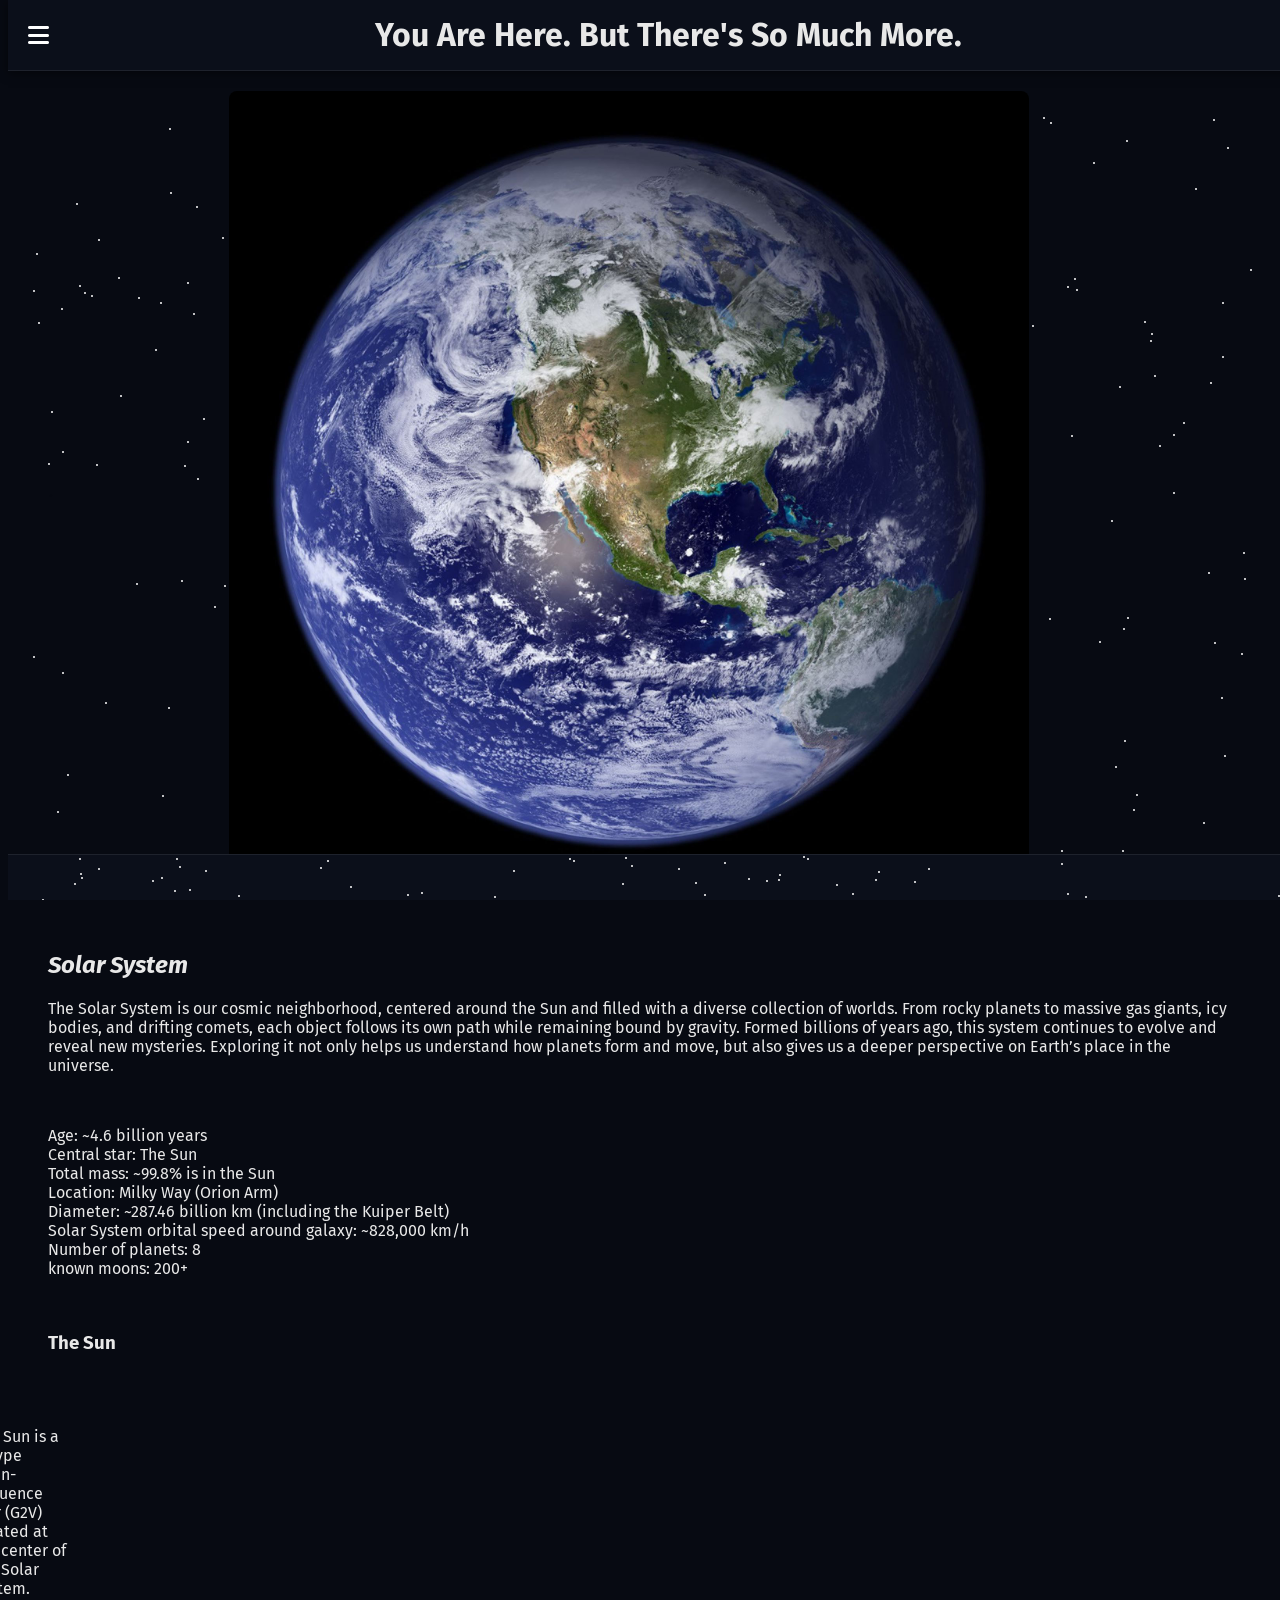
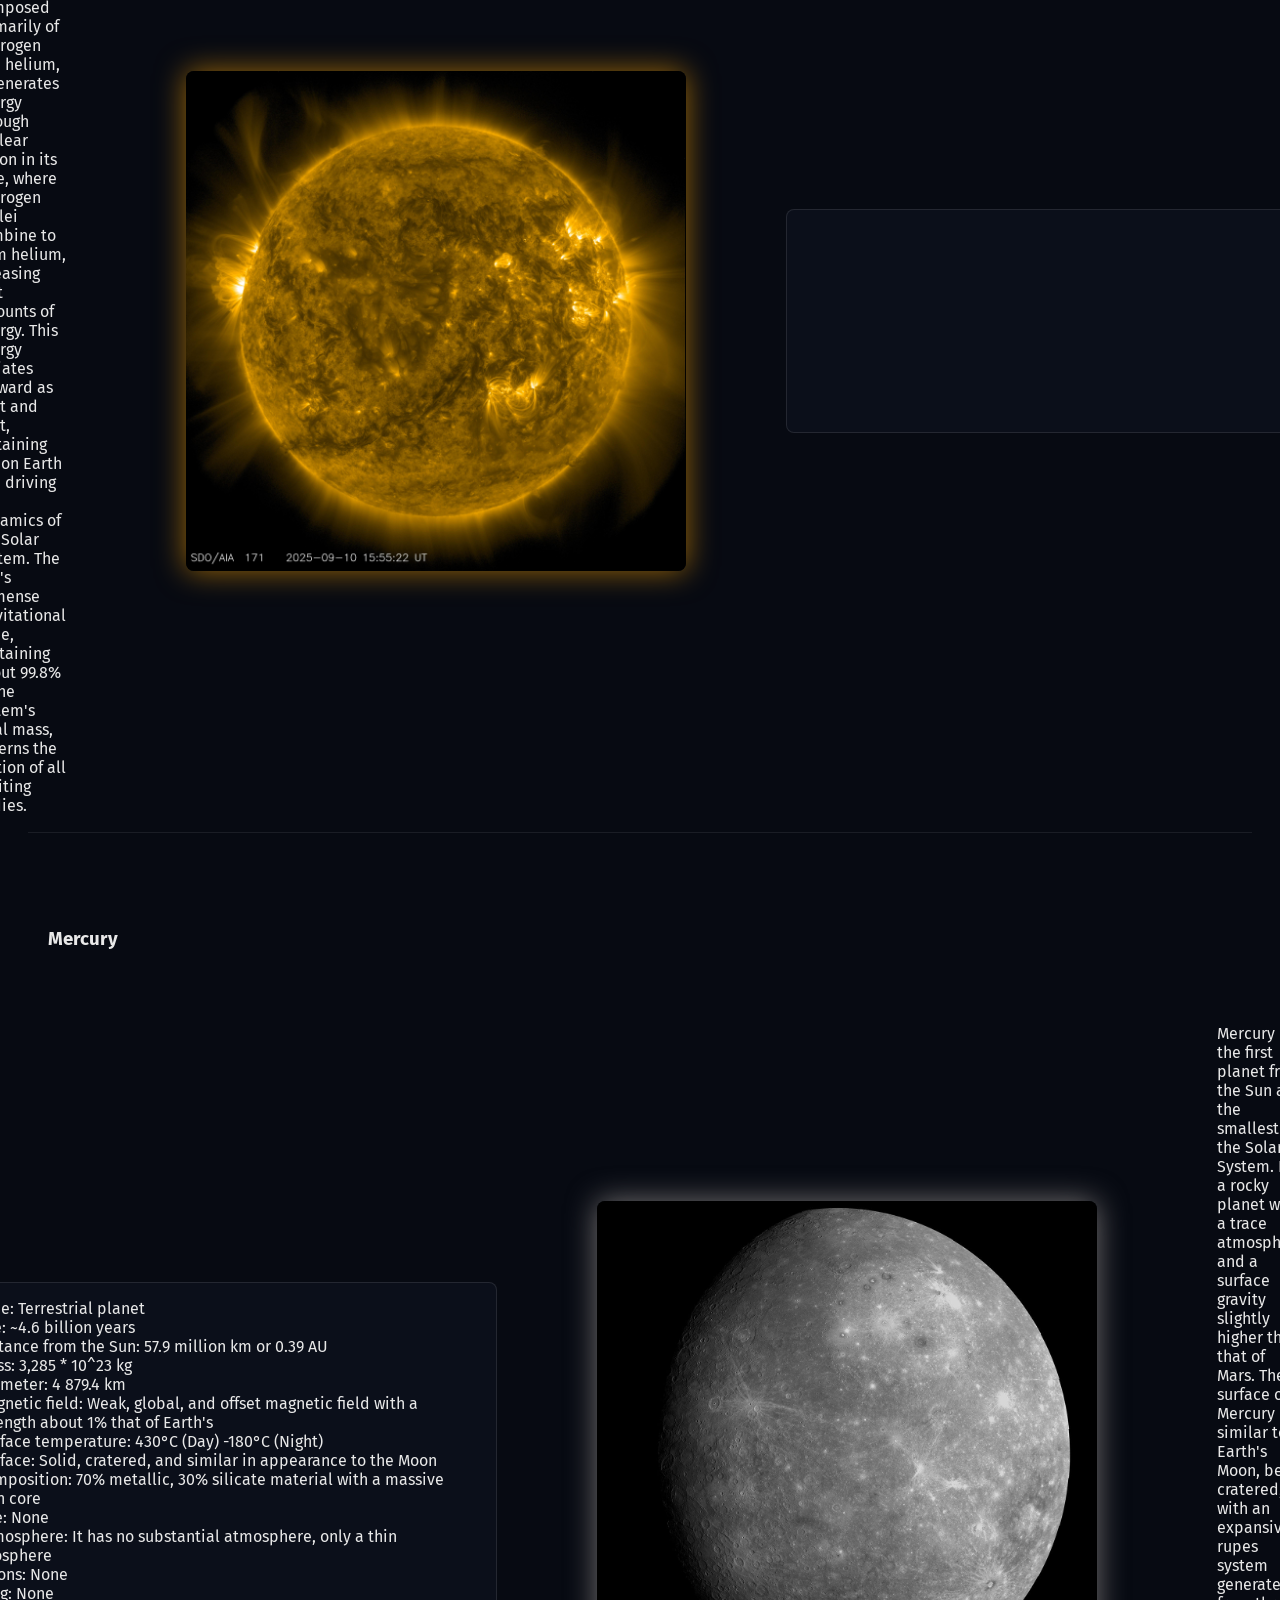
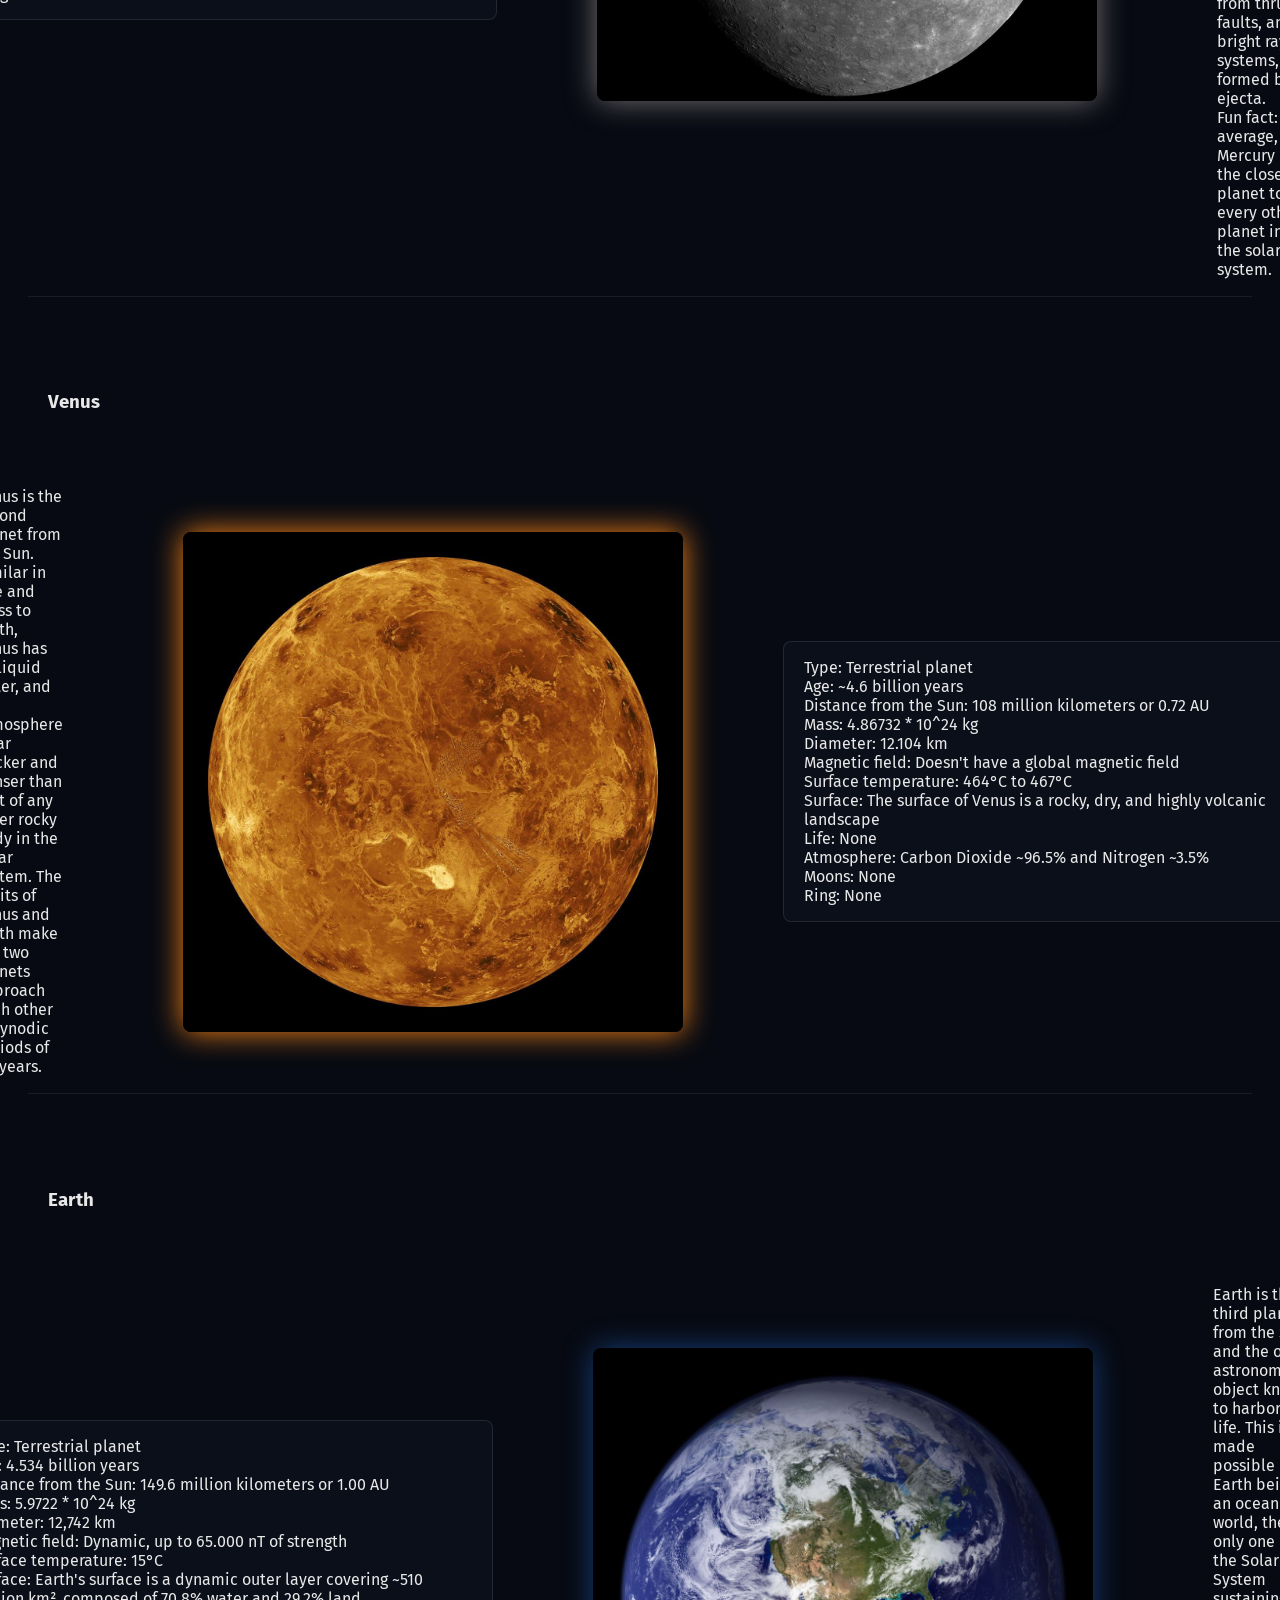
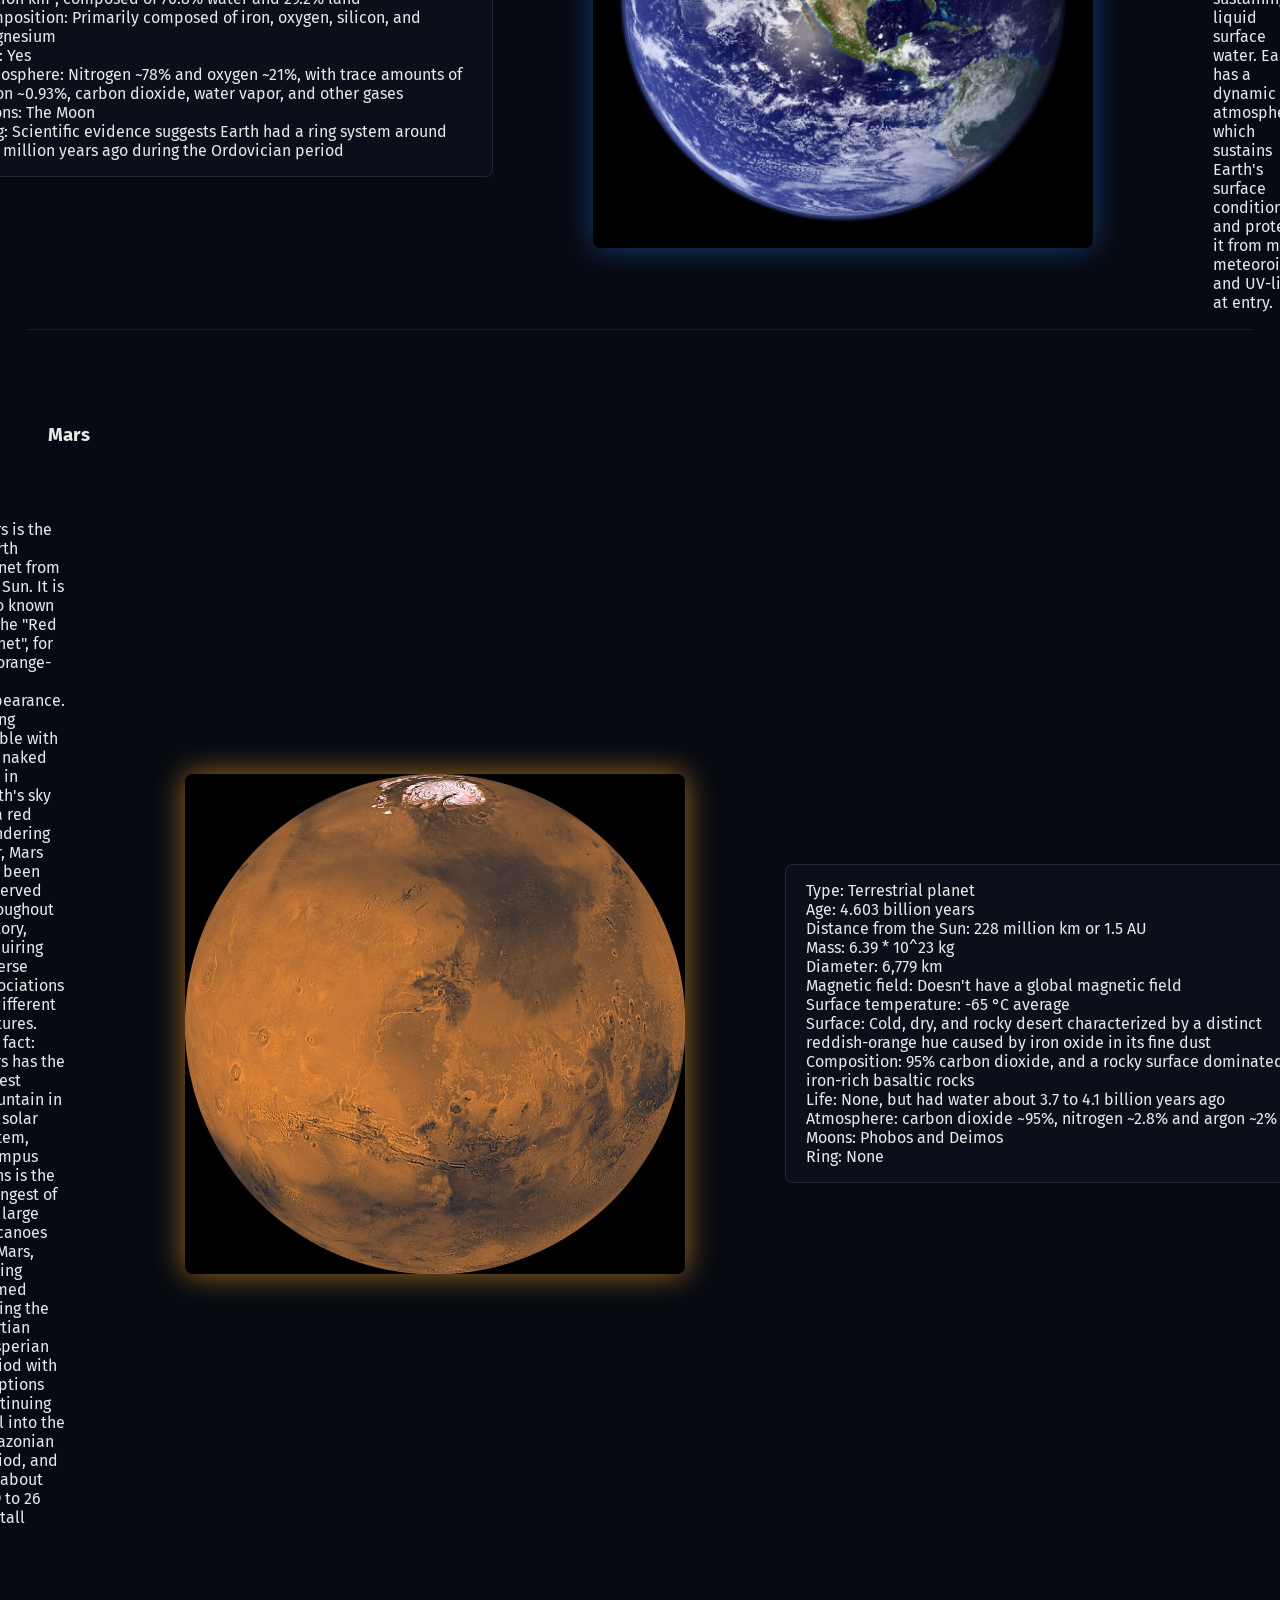
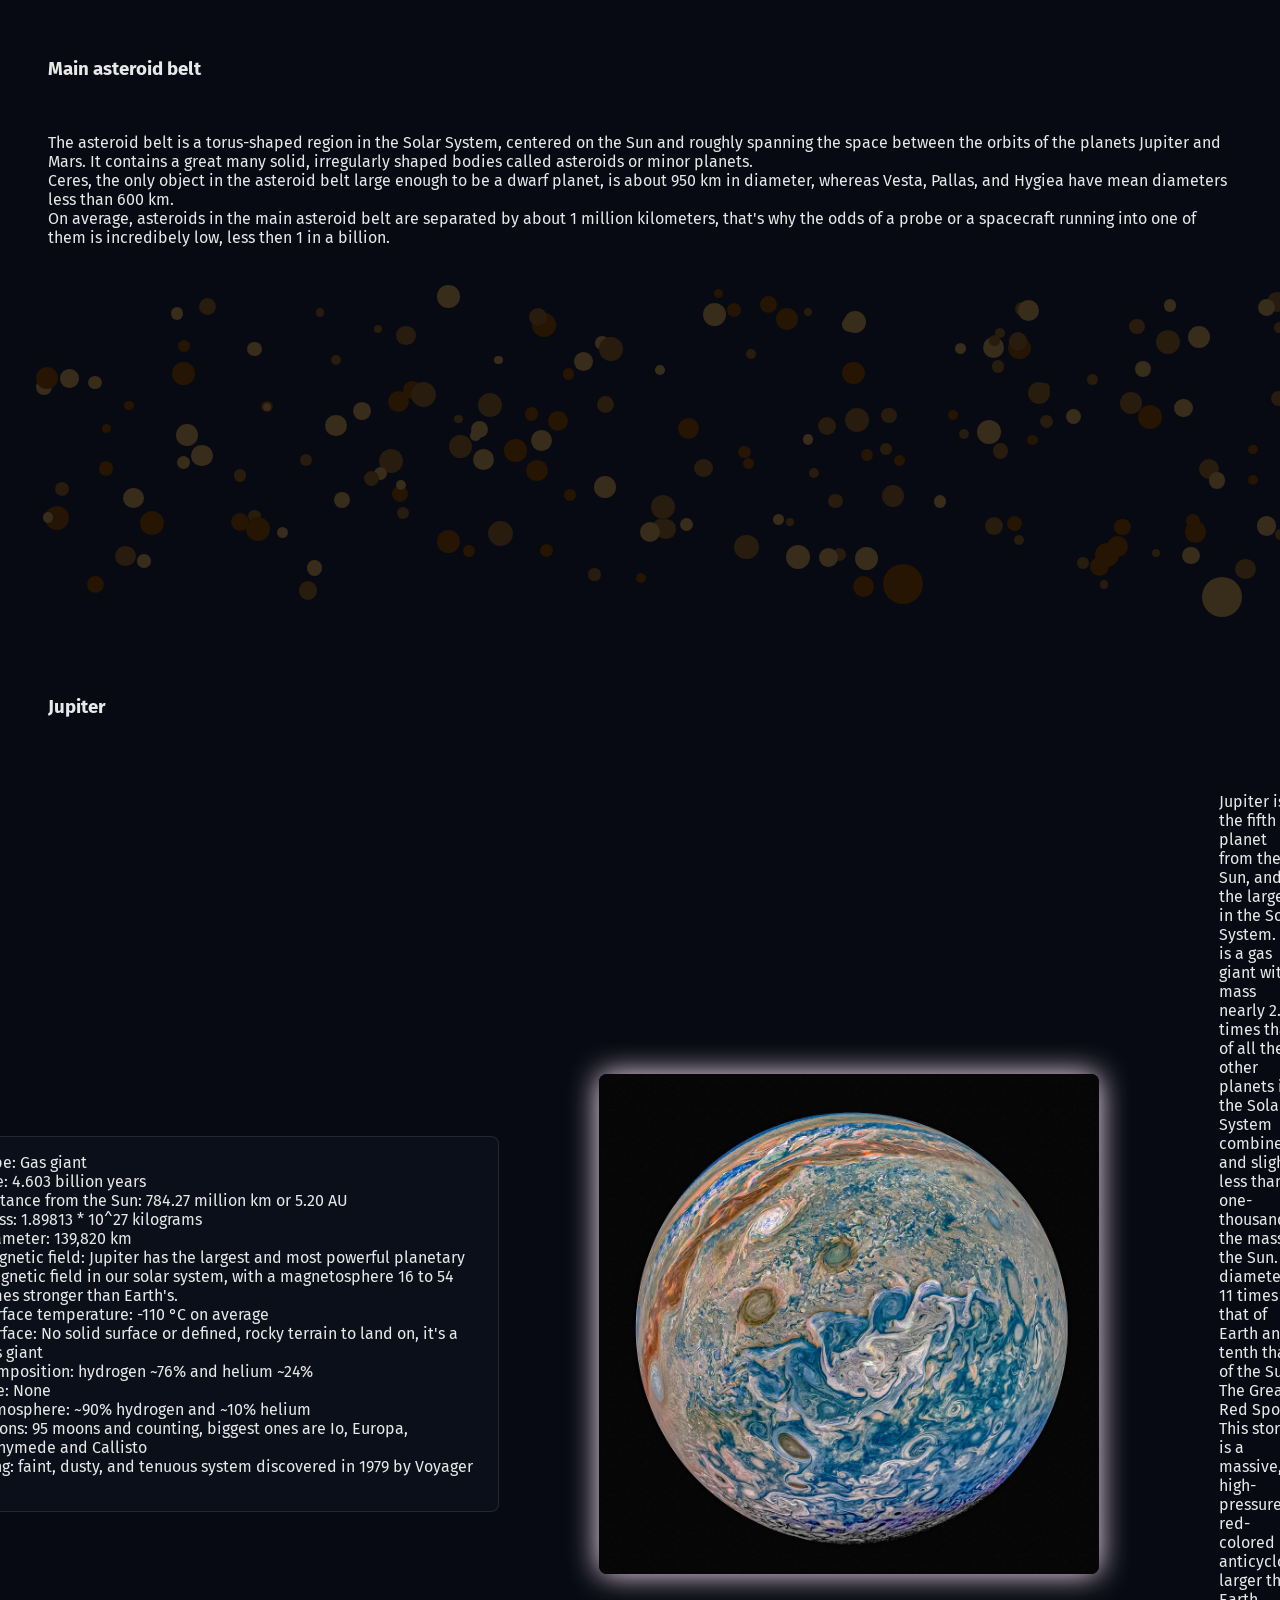
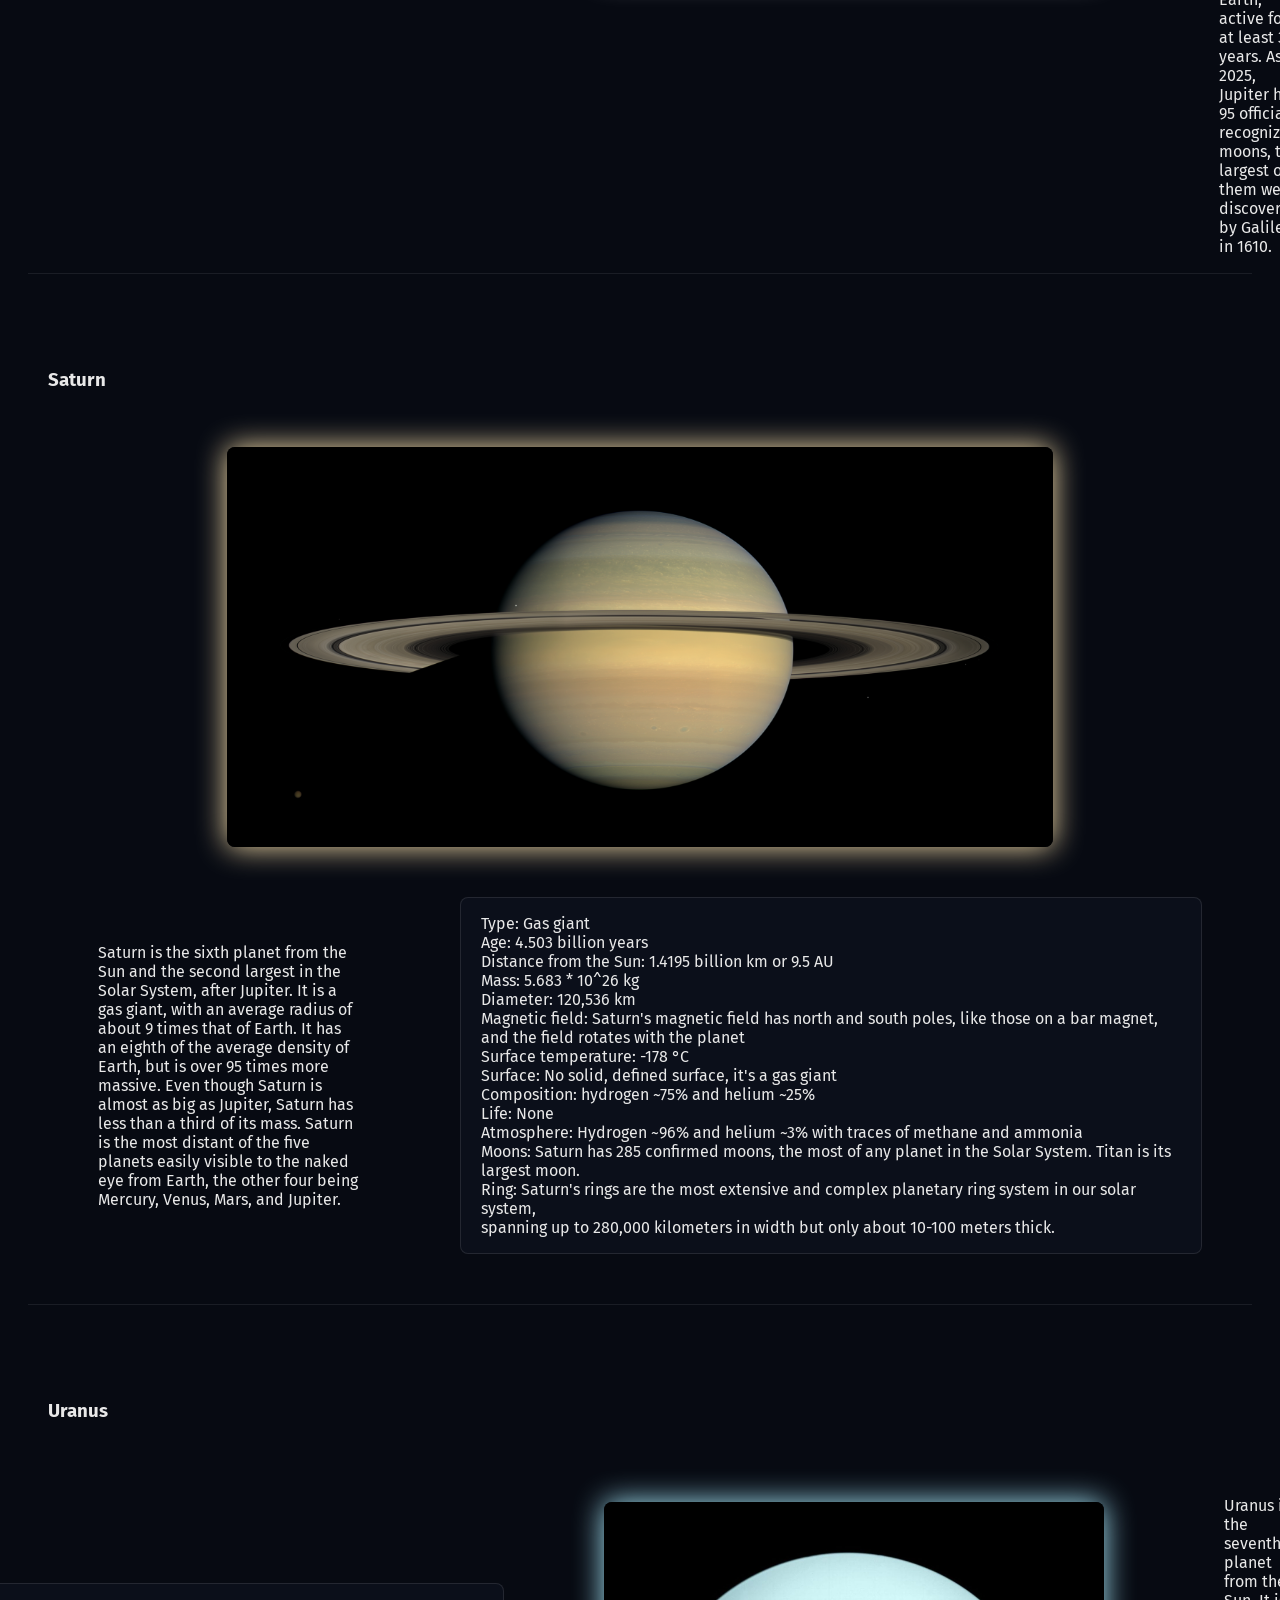
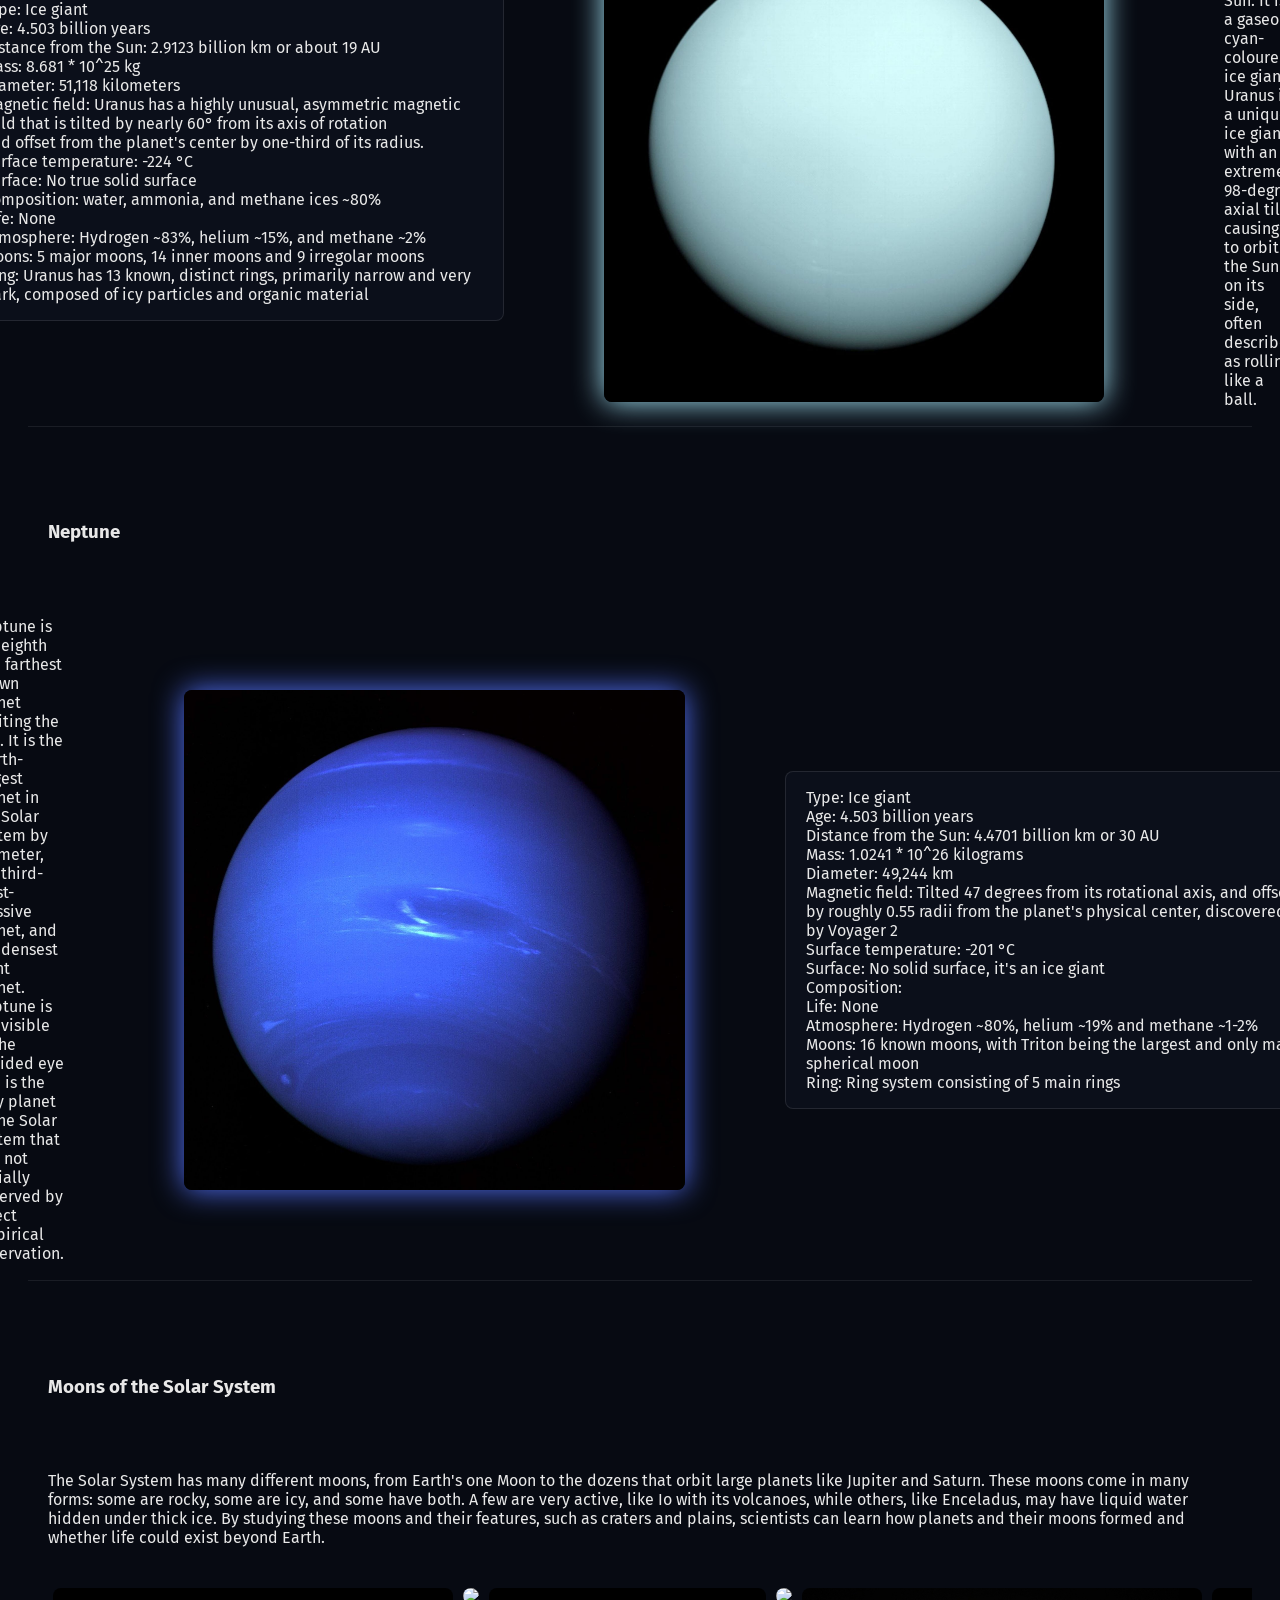
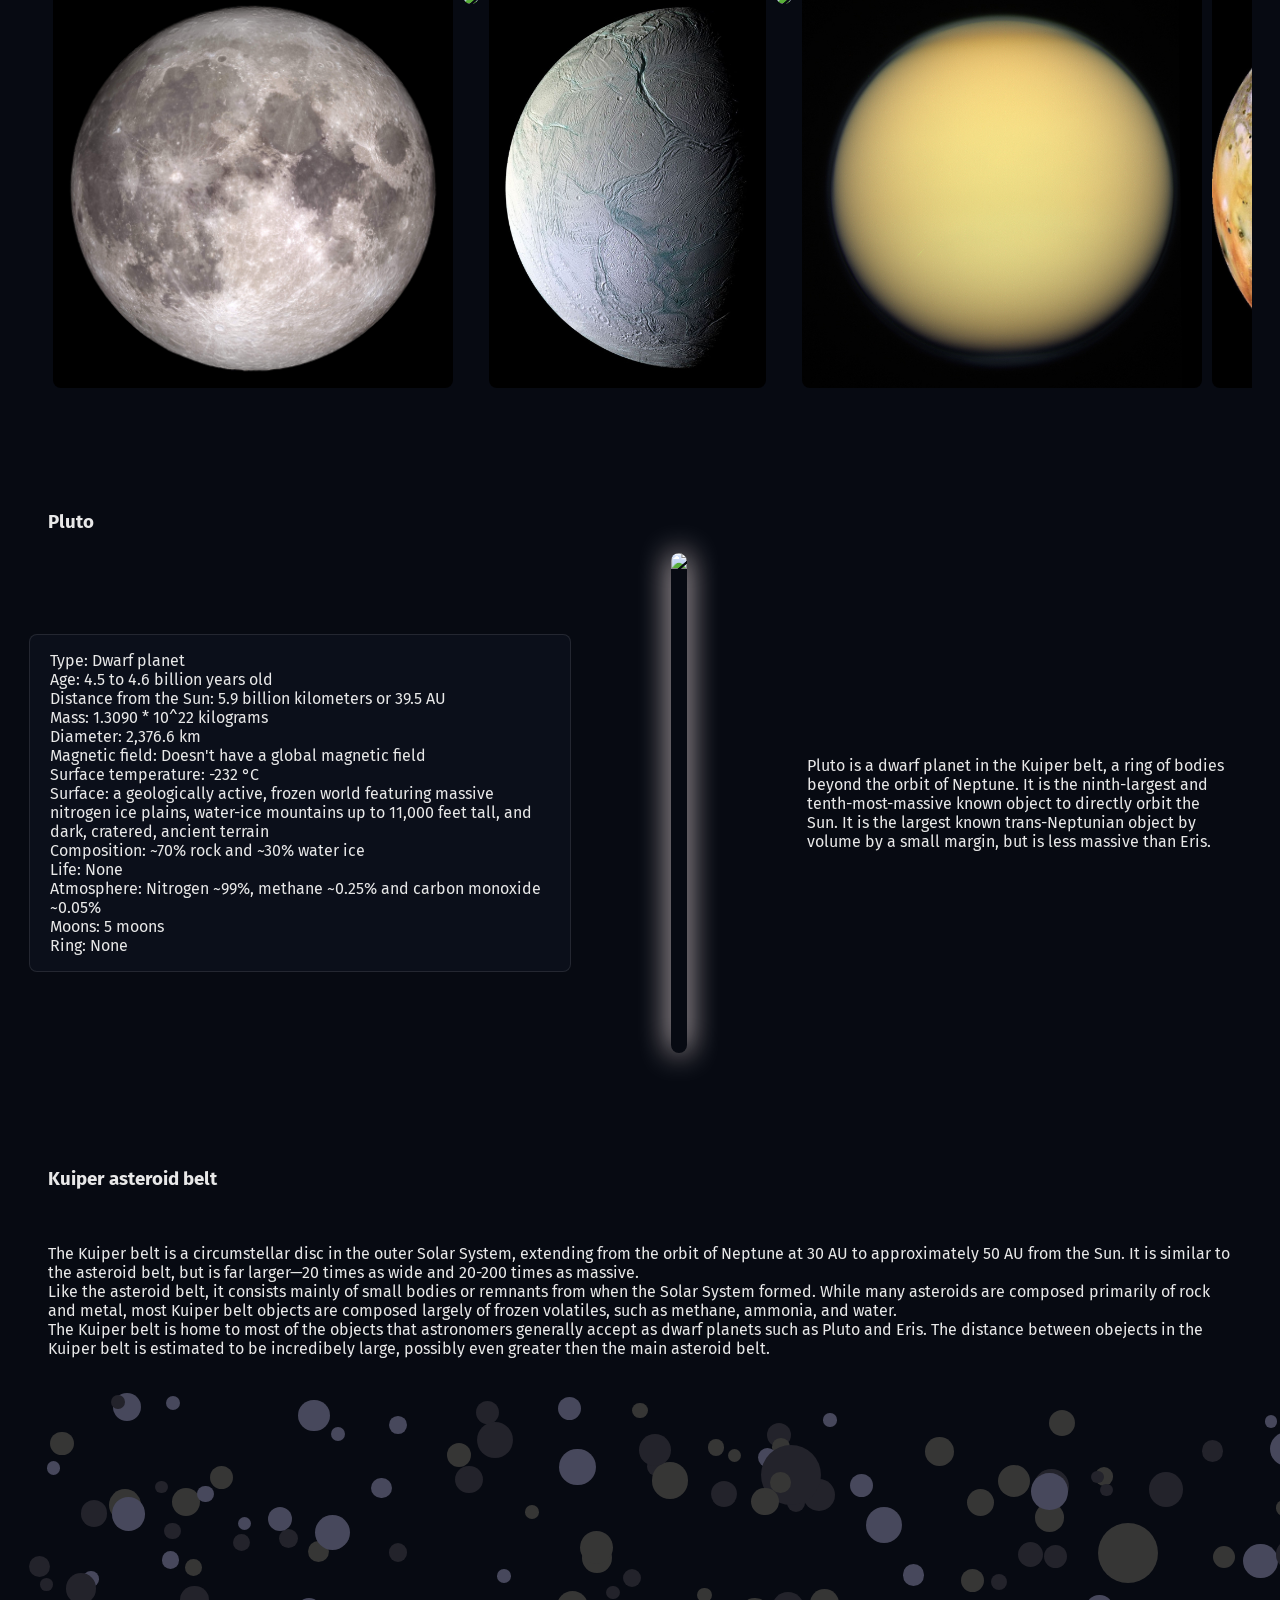
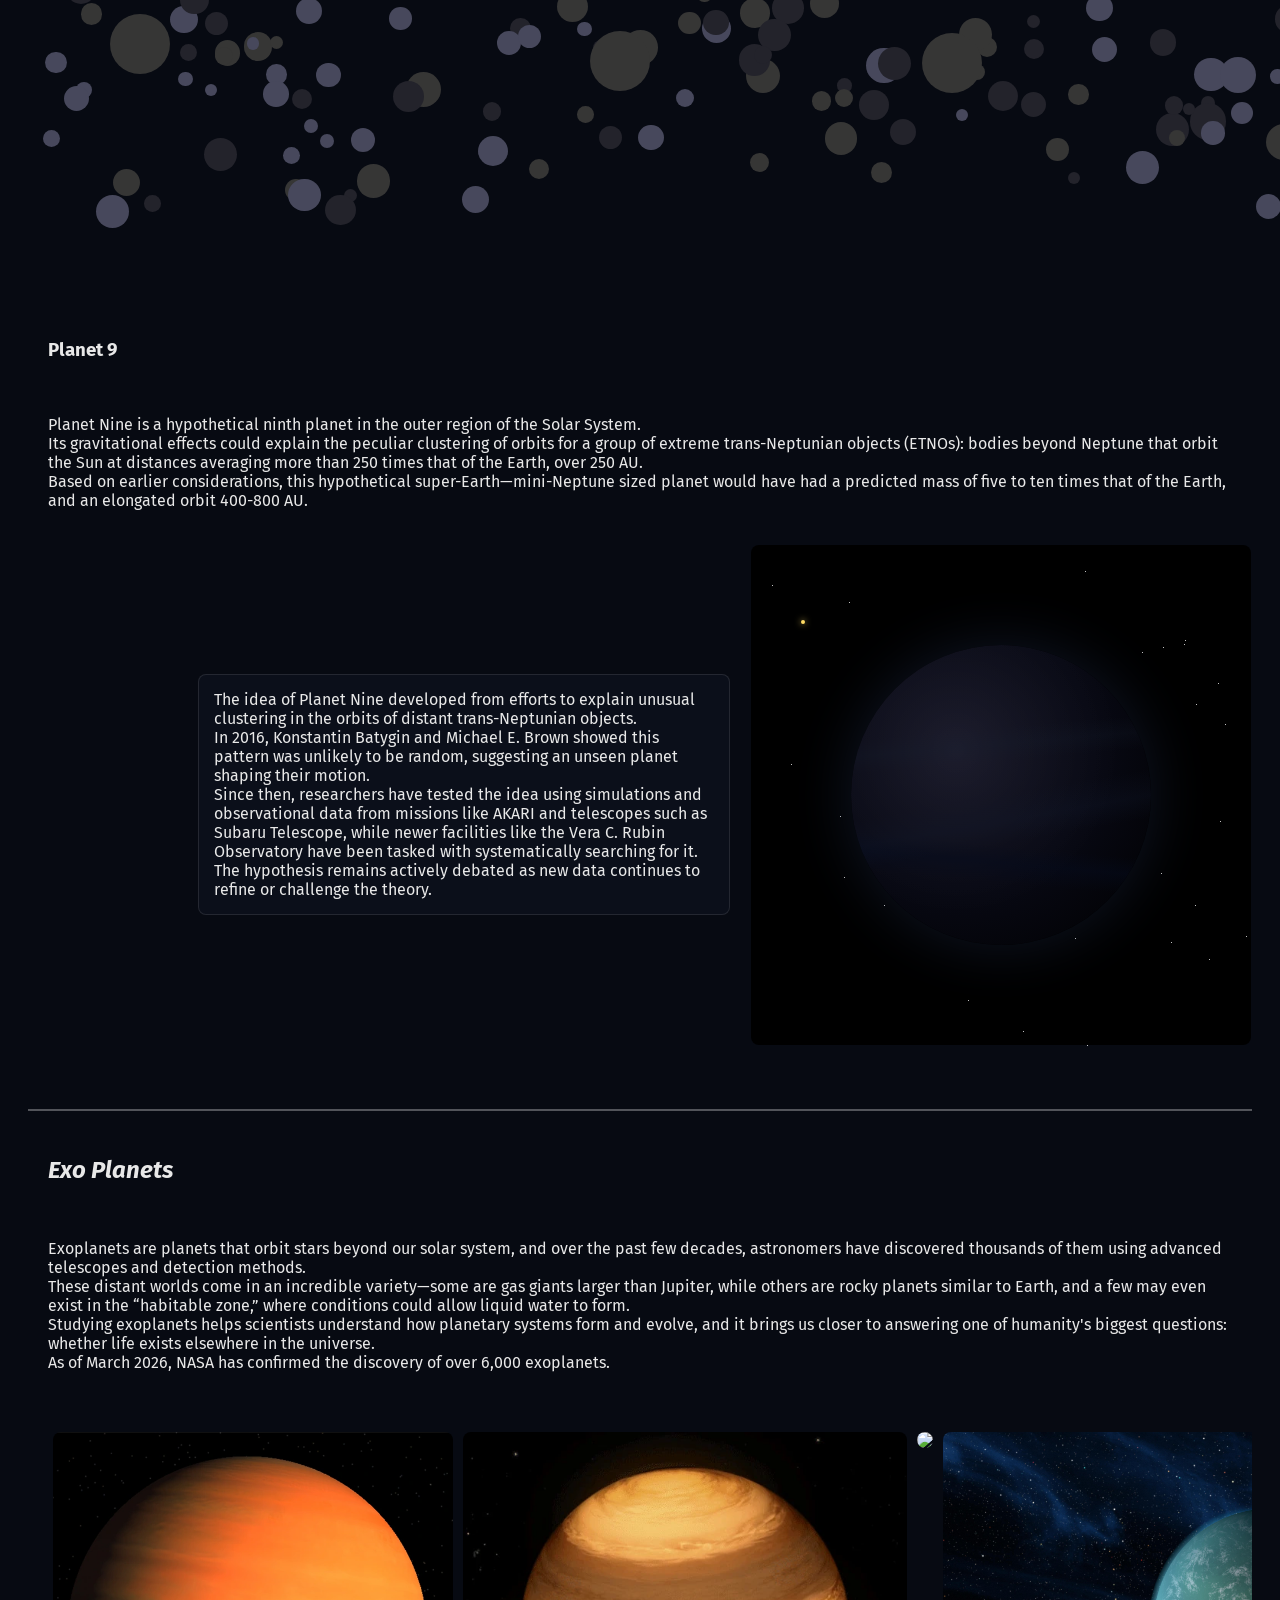
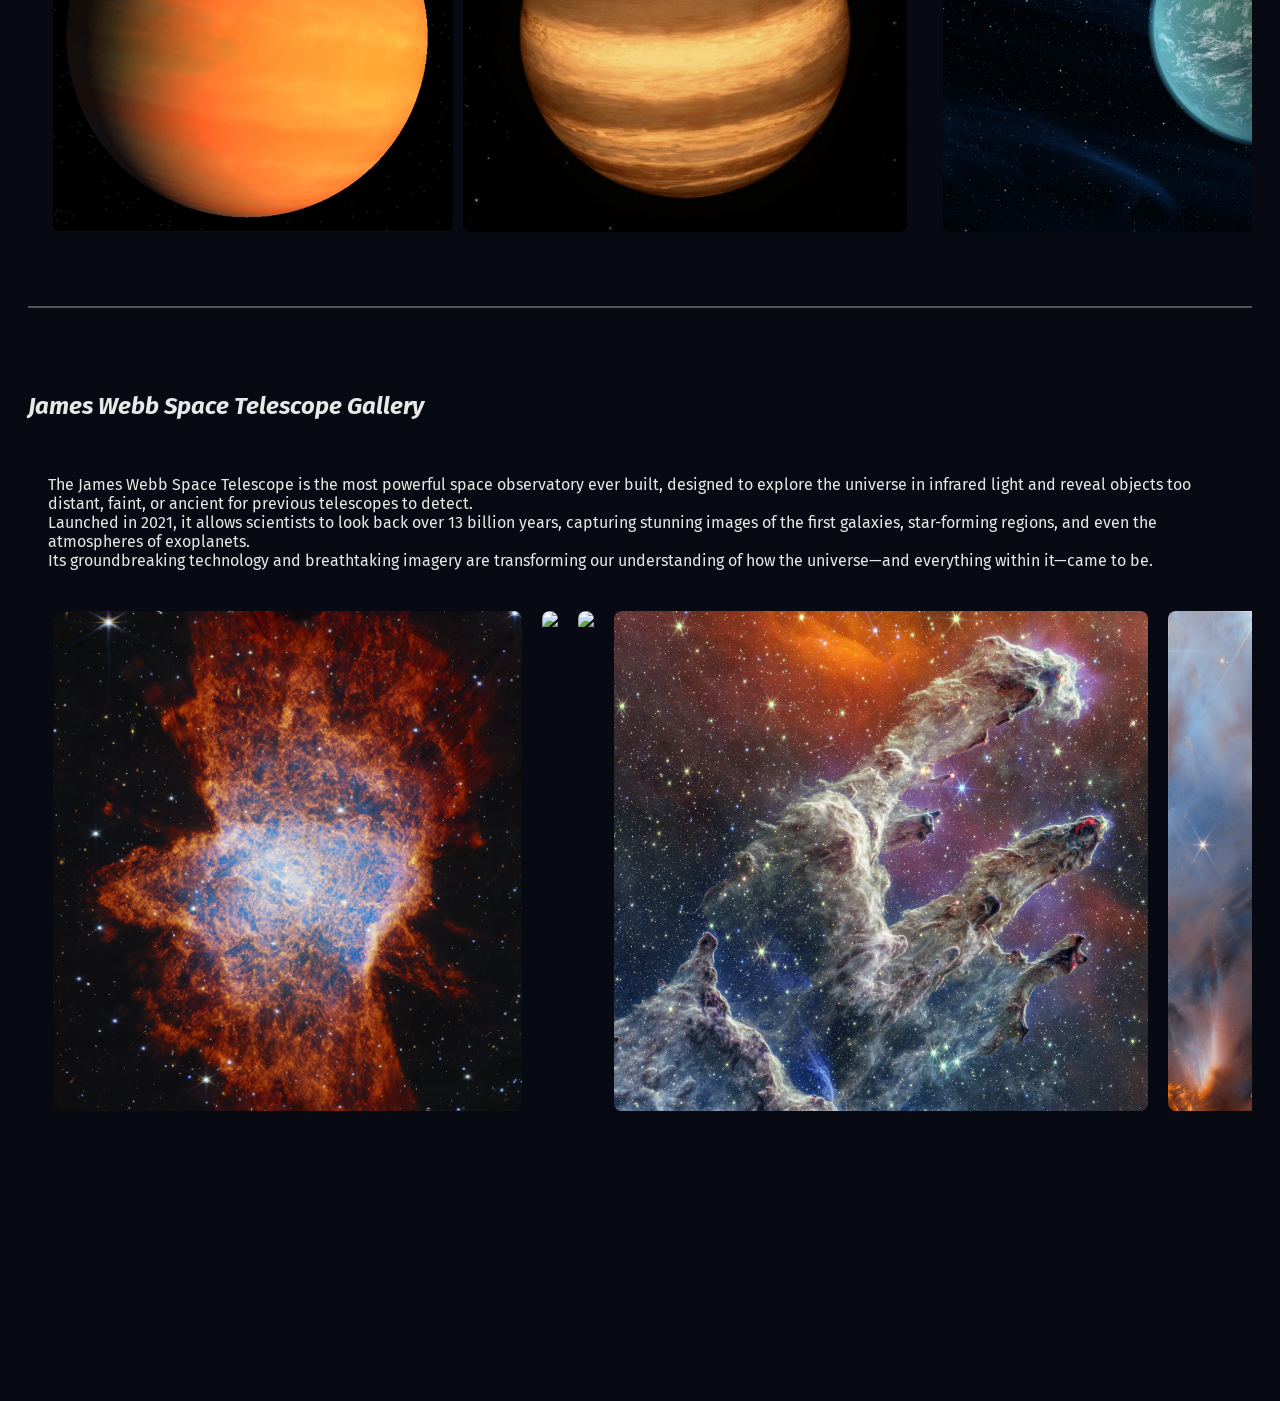
==== commit 68c71c83: "added exoplanets section" ====
--- a/docs/index.html
+++ b/docs/index.html
@@ -16,9 +16,8 @@
                 <a href="#SolarSystem"> Solar system </a>
                 <a href="#ExoPlanets"> Exo Planets </a>
                 <a href="#Stars"> Stars </a>
+                <a href="#Blackholes"> Blackholes </a>
                 <a href="#Galaxies"> Galaxies </a>
-                <a href="#Blackholes"> Blackholes </a>
-                <a href="#OtherSingularities"> Other singularities </a>
                 <a href="#JamesWebbSTGallery"> James Webb ST gallery </a>
                 <a href="#Credits"> <i class="fa-solid fa-user-astronaut"></i> Credits </a>
             </div>
@@ -200,8 +199,8 @@
                     <h3> Main asteroid belt </h3>
                     <br>
                     <p>
-                        The asteroid belt is a torus-shaped region in the Solar System, centered on the Sun and roughly spanning the space between the orbits of the planets Jupiter and Mars. It contains a great many solid, irregularly shaped bodies called asteroids or minor planets.
-                        Ceres, the only object in the asteroid belt large enough to be a dwarf planet, is about 950 km in diameter, whereas Vesta, Pallas, and Hygiea have mean diameters less than 600 km.
+                        The asteroid belt is a torus-shaped region in the Solar System, centered on the Sun and roughly spanning the space between the orbits of the planets Jupiter and Mars. It contains a great many solid, irregularly shaped bodies called asteroids or minor planets. <br>
+                        Ceres, the only object in the asteroid belt large enough to be a dwarf planet, is about 950 km in diameter, whereas Vesta, Pallas, and Hygiea have mean diameters less than 600 km. <br>
                         On average, asteroids in the main asteroid belt are separated by about 1 million kilometers, that's why the odds of a probe or a spacecraft running into one of them is incredibely low, less then 1 in a billion.
                     </p>
                     <br>
@@ -332,62 +331,161 @@
                         By studying these moons and their features, such as craters and plains, scientists can learn how planets and their moons formed and whether life could exist beyond Earth.
                     </p>
                     <div id="Moonsgallery">
-                        <img src="site_images/nasa_image_33.jpg" title="the Moon - Earth">
-                        <img src="site_images/nasa_image_27.png" title="Europa - Jupiter">
-                        <img src="site_images/nasa_image_28.jpg" title="Enceladus - Saturn">
-                        <img src="site_images/nasa_image_29.png" title="Ganymede - Jupiter">
-                        <img src="site_images/nasa_image_30.jpg" title="Titan - Saturn">
-                        <img src="site_images/nasa_image_31.jpg" title="Io - Jupiter">
-                        <img src="site_images/nasa_image_32.jpg" title="Triton - Neptune">
+                        <div class="mooncard">
+                            <img src="site_images/nasa_image_33.jpg">
+                            <div class="mooninfo"><p>The Moon · Earth<br>Earth's only natural satellite. Diameter: 3,474 km. Likely formed from debris after a Mars-sized body collided with early Earth.</p></div>
+                        </div>
+                        <div class="mooncard">
+                            <img src="site_images/nasa_image_27.png">
+                            <div class="mooninfo"><p>Europa · Jupiter<br>Has a vast liquid water ocean beneath its icy surface, making it one of the most promising candidates for extraterrestrial life.</p></div>
+                        </div>
+                        <div class="mooncard">
+                            <img src="site_images/nasa_image_28.jpg">
+                            <div class="mooninfo"><p>Enceladus · Saturn<br>Shoots geysers of water vapor from its south pole through "tiger stripe" fractures, suggesting a liquid ocean beneath the ice.</p></div>
+                        </div>
+                        <div class="mooncard">
+                            <img src="site_images/nasa_image_29.png">
+                            <div class="mooninfo"><p>Ganymede · Jupiter<br>The largest moon in the Solar System, even bigger than Mercury. Has its own magnetic field and signs of tectonic activity.</p></div>
+                        </div>
+                        <div class="mooncard">
+                            <img src="site_images/nasa_image_30.jpg">
+                            <div class="mooninfo"><p>Titan · Saturn<br>The only moon with a dense atmosphere. Has rivers, lakes and seas of liquid methane and ethane on its surface.</p></div>
+                        </div>
+                        <div class="mooncard">
+                            <img src="site_images/nasa_image_31.jpg">
+                            <div class="mooninfo"><p>Io · Jupiter<br>The most volcanically active body in the Solar System, covered in hundreds of volcanoes driven by tidal heating from Jupiter.</p></div>
+                        </div>
+                        <div class="mooncard">
+                            <img src="site_images/nasa_image_32.jpg">
+                            <div class="mooninfo"><p>Triton · Neptune<br>Orbits Neptune backwards, suggesting it was captured from the Kuiper Belt. Has geysers of nitrogen gas and may be a twin of Pluto.</p></div>
+                        </div>
                     </div>
                     <br><br><br><br>
 
                     <h3> Pluto </h3>
                     <div id="Pluto">
-                        <p>
-                            Type: Dwarf planet <br>
-                            Age: 4.5 to 4.6 billion years old <br>
-                            Distance from the Sun: 5.9 billion kilometers or 39.5 AU <br>
-                            Mass: 1.3090 * 10^22 kilograms <br>
-                            Diameter: 2,376.6 km <br>
-                            Magnetic field: Doesn't have a global magnetic field <br>
-                            Surface temperature: -232 °C <br>
-                            Surface: a geologically active, frozen world featuring massive nitrogen ice plains, water-ice mountains up to 11,000 feet tall, and dark, cratered, ancient terrain <br>
-                            Composition: ~70% rock and ~30% water ice <br>
-                            Life: None <br>
-                            Atmosphere: Nitrogen ~99%, methane ~0.25% and carbon monoxide ~0.05% <br>
-                            Moons: 5 moons <br>
-                            Ring: None <br>
-                        </p><!--pluto info-->
+                        <div class="statsCard">
+                            <p>
+                                Type: Dwarf planet <br>
+                                Age: 4.5 to 4.6 billion years old <br>
+                                Distance from the Sun: 5.9 billion kilometers or 39.5 AU <br>
+                                Mass: 1.3090 * 10^22 kilograms <br>
+                                Diameter: 2,376.6 km <br>
+                                Magnetic field: Doesn't have a global magnetic field <br>
+                                Surface temperature: -232 °C <br>
+                                Surface: a geologically active, frozen world featuring massive nitrogen ice plains, water-ice mountains up to 11,000 feet tall, and dark, cratered, ancient terrain <br>
+                                Composition: ~70% rock and ~30% water ice <br>
+                                Life: None <br>
+                                Atmosphere: Nitrogen ~99%, methane ~0.25% and carbon monoxide ~0.05% <br>
+                                Moons: 5 moons <br>
+                                Ring: None <br>
+                            </p><!--pluto info-->
+                        </div>
                         <img src="site_images/nasa_image_34.jpg">
                         <p>
                             Pluto is a dwarf planet in the Kuiper belt, a ring of bodies beyond the orbit of Neptune. It is the ninth-largest and tenth-most-massive known object to directly orbit the Sun.
                             It is the largest known trans-Neptunian object by volume by a small margin, but is less massive than Eris.
                         </p>
                     </div>
-                </div>
+                    <br><br><br><br><br>
+
+                    <h3> Kuiper asteroid belt </h3>
+                    <br>
+                    <p>
+                        The Kuiper belt is a circumstellar disc in the outer Solar System, extending from the orbit of Neptune at 30 AU to approximately 50 AU from the Sun. It is similar to the asteroid belt, but is far larger—20 times as wide and 20-200 times as massive. <br>
+                        Like the asteroid belt, it consists mainly of small bodies or remnants from when the Solar System formed. While many asteroids are composed primarily of rock and metal, most Kuiper belt objects are composed largely of frozen volatiles, such as methane, ammonia, and water. <br>
+                        The Kuiper belt is home to most of the objects that astronomers generally accept as dwarf planets such as Pluto and Eris.
+                        The distance between obejects in the Kuiper belt is estimated to be incredibely large, possibly even greater then the main asteroid belt.
+                    </p>
+                    <br>
+                    <div id="kuiperbelt"></div>
+                    <br><br><br><br><br><br><br><br><br><br><br><br>
+
+                    <h3> Planet 9 </h3>
+                    <br>
+                    <div id="Planetnine">
+                        <p>
+                            Planet Nine is a hypothetical ninth planet in the outer region of the Solar System. <br>
+                            Its gravitational effects could explain the peculiar clustering of orbits for a group of extreme trans-Neptunian objects (ETNOs): bodies beyond Neptune that orbit the Sun at distances averaging more than 250 times that of the Earth, over 250 AU. <br>
+                            Based on earlier considerations, this hypothetical super-Earth—mini-Neptune sized planet would have had a predicted mass of five to ten times that of the Earth, and an elongated orbit 400-800 AU. 
+                        </p>
+                        <br>
+                        <div id="Planetnineinfo">
+                            <p>
+                                The idea of Planet Nine developed from efforts to explain unusual clustering in the orbits of distant trans-Neptunian objects. <br>
+                                In 2016, Konstantin Batygin and Michael E. Brown showed this pattern was unlikely to be random, suggesting an unseen planet shaping their motion. <br>
+                                Since then, researchers have tested the idea using simulations and observational data from missions like AKARI and telescopes such as Subaru Telescope, while newer facilities like the Vera C. Rubin Observatory have been tasked with systematically searching for it. <br>
+                                The hypothesis remains actively debated as new data continues to refine or challenge the theory.
+                            </p>
+                            <div id="planet9container">
+                                <div id="planet9">
+                                     <div id="planet9stripes"></div>
+                                </div>
+                            </div>
+                        </div>
+                    </div>
+                    <br>
+
+                </div><!--solarsystem, sun, planets,moons and asteroid belts-->
                 <div class="spacer"></div>
                 
                 <h2 id="ExoPlanets" style="font-style: italic;"> Exo Planets </h2>
+                <br>
                 <div id="exoplanetsdiv"></div>
-                    <p>
-                    </p>
+                <p>
+                    Exoplanets are planets that orbit stars beyond our solar system, and over the past few decades, astronomers have discovered thousands of them using advanced telescopes and detection methods. <br>
+                    These distant worlds come in an incredible variety—some are gas giants larger than Jupiter, while others are rocky planets similar to Earth, and a few may even exist in the “habitable zone,” where conditions could allow liquid water to form. <br>
+                    Studying exoplanets helps scientists understand how planetary systems form and evolve, and it brings us closer to answering one of humanity's biggest questions: whether life exists elsewhere in the universe. <br>
+                    As of March 2026, NASA has confirmed the discovery of over 6,000 exoplanets. <br>
+                </p>
+                <br>
+                <div id="exoplanetsgallery">
+                    <div class="exocard">
+                        <img src="site_images/exoplanet_1.jpg">
+                        <div class="exoinfo"><h3>51 Pegasi b</h3><p>1995 · First exoplanet confirmed around a Sun-like star</p></div>
+                    </div>
+                    <div class="exocard">
+                        <img src="site_images/exoplanet_2.jpg">
+                        <div class="exoinfo"><h3>HD 209458 b</h3><p>1999 · First exoplanet observed transiting its host star</p></div>
+                    </div>
+                    <div class="exocard">
+                        <img src="site_images/exoplanet_7.jpg">
+                        <div class="exoinfo"><h3>55 Cancri e</h3><p>2004 · Possibly covered in vast lava oceans</p></div>
+                    </div>
+                    <div class="exocard">
+                        <img src="site_images/exoplanet_3.jpg">
+                        <div class="exoinfo"><h3>Kepler-22b</h3><p>2011 · First exoplanet confirmed in the habitable zone of a Sun-like star</p></div>
+                    </div>
+                    <div class="exocard">
+                        <img src="site_images/exoplanet_6.jpg">
+                        <div class="exoinfo"><h3>J1407b</h3><p>2012 · Ring system over 200 times larger than Saturn's</p></div>
+                    </div>
+                    <div class="exocard">
+                        <img src="site_images/exoplanet_4.jpg">
+                        <div class="exoinfo"><h3>Kepler-452b</h3><p>2015 · Most Earth-like exoplanet found, nicknamed "Earth's Cousin"</p></div>
+                    </div>
+                    <div class="exocard">
+                        <img src="site_images/exoplanet_8.jpeg">
+                        <div class="exoinfo"><h3>Proxima Centauri b</h3><p>2016 · Closest known exoplanet to Earth at just 4.2 light years away</p></div>
+                    </div>
+                    <div class="exocard">
+                        <img src="site_images/exoplanet_5.png">
+                        <div class="exoinfo"><h3>TRAPPIST-1e</h3><p>2017 · Most promising candidate for liquid water and life</p></div>
+                    </div>
+                </div><!--exoplanets gallery images-->
+
                 <div class="spacer"></div>
                 <!--
                 <h2 id="Stars" style="font-style: italic;"> Stars </h2>
                 <div id="starsdiv"></div>
                 <div class="spacer"></div>
 
-                <h2 id="Galaxies" style="font-style: italic;"> Galaxies </h2>
-                <div id="galaxiesdiv"></div>
-                <div class="spacer"></div>
-
                 <h2 id="Blackholes" style="font-style: italic;"> Blackholes </h2>
                 <div id="blackholesdiv"></div>
                 <div class="spacer"></div>
 
-                <h2 id="OtherSingularities" style="font-style: italic;"> Other Singularities</h2>
-                <div id="othersingularitiesdiv"></div>
+                <h2 id="Galaxies" style="font-style: italic;"> Galaxies </h2>
+                <div id="galaxiesdiv"></div>
                 <br>
                 -->
                 
@@ -395,30 +493,87 @@
             
             <br>
             <h2 id="JamesWebbSTGallery" style="font-style: italic;"> James Webb Space Telescope Gallery </h2>
+            <br>
+            <p>
+                The James Webb Space Telescope is the most powerful space observatory ever built, designed to explore the universe in infrared light and reveal objects too distant, faint, or ancient for previous telescopes to detect. <br>
+                Launched in 2021, it allows scientists to look back over 13 billion years, capturing stunning images of the first galaxies, star-forming regions, and even the atmospheres of exoplanets. <br>
+                Its groundbreaking technology and breathtaking imagery are transforming our understanding of how the universe—and everything within it—came to be.
+            </p>
             <div id="gallery">
-                <img src="site_images/nasa_image_16.jpg" title="NGC 6072 planetary nebula by JWST">
-                <img src="site_images/nasa_image_17.jpg" title="Cat's Paw Nebula by JWST">
-                <img src="site_images/nasa_image_2.png" title="Pillars of Creation by JWST">
-                <img src="site_images/nasa_image_3.jpg" title="Pillars of Creation by JWST">
-                <img src="site_images/nasa_image_4.jpg" title="NGC 1333 star-forming region by JWST">
-                <img src="site_images/nasa_image_5.jpg" title="Galaxy Messier 64 by JWST and Hubble">
-                <img src="site_images/nasa_image_6.jpg" title="Cranium Nebula by JWST">
-                <img src="site_images/nasa_image_7.jpg" title="NGC 602 star cluster by JWST">
-                <img src="site_images/nasa_image_8.jpg" title="Helix Nebula by JWST">
-                <img src="site_images/nasa_image_9.jpg" title="NGC 6537 Spider Nebula by JWST">
-                <img src="site_images/nasa_image_10.jpg" title="MACS J0416 galaxy cluster by JWST">
-                <img src="site_images/nasa_image_11.png" title="Galaxy pair VV 191 by JWST">
-                <img src="site_images/nasa_image_12.jpg" title="Galaxies colliding by JWST">
-                <img src="site_images/nasa_image_13.jpg" title="Space Hourglass Protostar by JWST">
-                <img src="site_images/nasa_image_14.jpg" title="Pismis 24 star-forming region by JWST">
-                <img src="site_images/nasa_image_15.jpg" title="IRAS 04302+224 Space Butterfly Protostar by JWST">
-                <img src="site_images/nasa_image_1.jpeg" title="Carina Nebula by JWST">
-                <img src="site_images/nasa_image_18.jpg" title="Herbig-Haro object by JWST">
-            </div> <!-- gallery images -->
-            <br><br><br><br>
-            <div id="telescopesection">
-                <iframe src="https://sketchfab.com/models/f9e4b03e63624e7aa050a798b63bc9c4/embed?autostart=1&ui_theme=dark&ui_infos=0&ui_controls=0&ui_stop=0&autospin=0.4" width="800" height="500" frameborder="0" allowfullscreen></iframe>
-            </div>
+                <div class="photocard">
+                    <img src="site_images/nasa_image_16.jpg">
+                    <div class="photoinfo"><p>NGC 6072 planetary nebula by JWST</p></div>
+                </div>
+                <div class="photocard">
+                    <img src="site_images/nasa_image_17.jpg">
+                    <div class="photoinfo"><p>Cat's Paw Nebula by JWST</p></div>
+                </div>
+                <div class="photocard">
+                    <img src="site_images/nasa_image_2.png">
+                    <div class="photoinfo"><p>Pillars of Creation by JWST</p></div>
+                </div>
+                <div class="photocard">
+                    <img src="site_images/nasa_image_3.jpg">
+                    <div class="photoinfo"><p>Pillars of Creation by JWST</p></div>
+                </div>
+                <div class="photocard">
+                    <img src="site_images/nasa_image_4.jpg">
+                    <div class="photoinfo"><p>NGC 1333 star-forming region by JWST</p></div>
+                </div>
+                <div class="photocard">
+                    <img src="site_images/nasa_image_5.jpg">
+                    <div class="photoinfo"><p>Galaxy Messier 64 by JWST and Hubble</p></div>
+                </div>
+                <div class="photocard">
+                    <img src="site_images/nasa_image_6.jpg">
+                    <div class="photoinfo"><p>Cranium Nebula by JWST</p></div>
+                </div>
+                <div class="photocard">
+                    <img src="site_images/nasa_image_7.jpg">
+                    <div class="photoinfo"><p>NGC 602 star cluster by JWST</p></div>
+                </div>
+                <div class="photocard">
+                    <img src="site_images/nasa_image_8.jpg">
+                    <div class="photoinfo"><p>Helix Nebula by JWST</p></div>
+                </div>
+                <div class="photocard">
+                    <img src="site_images/nasa_image_9.jpg">
+                    <div class="photoinfo"><p>NGC 6537 Spider Nebula by JWST</p></div>
+                </div>
+                <div class="photocard">
+                    <img src="site_images/nasa_image_10.jpg">
+                    <div class="photoinfo"><p>MACS J0416 galaxy cluster by JWST</p></div>
+                </div>
+                <div class="photocard">
+                    <img src="site_images/nasa_image_11.png">
+                    <div class="photoinfo"><p>Galaxy pair VV 191 by JWST</p></div>
+                </div>
+                <div class="photocard">
+                    <img src="site_images/nasa_image_12.jpg">
+                    <div class="photoinfo"><p>Galaxies colliding by JWST</p></div>
+                </div>
+                <div class="photocard">
+                    <img src="site_images/nasa_image_13.jpg">
+                    <div class="photoinfo"><p>Space Hourglass Protostar by JWST</p></div>
+                </div>
+                <div class="photocard">
+                    <img src="site_images/nasa_image_14.jpg">
+                    <div class="photoinfo"><p>Pismis 24 star-forming region by JWST</p></div>
+                </div>
+                <div class="photocard">
+                    <img src="site_images/nasa_image_15.jpg">
+                    <div class="photoinfo"><p>IRAS 04302+224 Space Butterfly Protostar by JWST</p></div>
+                </div>
+                <div class="photocard">
+                    <img src="site_images/nasa_image_1.jpeg">
+                    <div class="photoinfo"><p>Carina Nebula by JWST</p></div>
+                </div>
+                <div class="photocard">
+                    <img src="site_images/nasa_image_18.jpg">
+                    <div class="photoinfo"><p>Herbig-Haro object by JWST</p></div>
+                </div>
+            </div><!--JWST gallery images-->
+
             <div id="Credits"></div>
         </main>
 
--- a/docs/style.css
+++ b/docs/style.css
@@ -9,7 +9,7 @@
 body {
     background-color: #070a12;
     color: #e8e8e8;
-    overflow-x: auto;
+    overflow-x: hidden;
 }
 
 ::-webkit-scrollbar {
@@ -380,6 +380,7 @@
     width: auto;
     border-radius: 8px;
     flex-shrink: 0;
+    cursor: pointer;
 }
 
 #Moonsgallery::-webkit-scrollbar {
@@ -401,6 +402,28 @@
     background: rgba(255, 255, 255, 0.6);
 }
 
+.mooncard {
+    position: relative;
+    flex-shrink: 0;
+}
+
+.mooninfo {
+    position: absolute;
+    bottom: 0;
+    left: 0;
+    width: 100%;
+    background: rgba(0,0,0,0.7);
+    padding: 15px;
+    border-radius: 0 0 8px 8px;
+    opacity: 0;
+    transition: opacity 0.4s ease;
+    box-sizing: border-box;
+}
+
+.mooncard:hover .mooninfo {
+    opacity: 1;
+}
+
 #Pluto {
     display: flex;
     align-items: center;
@@ -418,6 +441,147 @@
     width: auto;
     border-radius: 8px;
     box-shadow: 0 0 30px rgba(255, 238, 238, 0.986);
+}
+
+#kuiperbelt {
+    position: relative;
+    height: 300px;
+}
+
+.kuiperasteroid {
+    position: absolute;
+    background: #888;
+    border-radius: 50%;
+    opacity: 1;
+    animation: drift linear infinite;
+    animation-duration: var(--duration);
+}
+
+#Planetnineinfo {
+    align-items: center;
+    display: flex;
+    justify-content: center;
+    padding-left: 150px;
+}
+
+#Planetnineinfo p {
+    width: 500px;
+    background-color: #0b0f1a;
+    border: 1px solid rgba(255,255,255,0.1);
+    border-radius: 8px;
+    padding: 15px;
+}
+
+#planet9container {
+    position: relative;
+    width: 500px;
+    height: 500px;
+    background: black;
+    border-radius: 8px;
+    display: flex;
+    align-items: center;
+    justify-content: center;
+    margin: 0 auto;
+}
+
+#planet9 {
+    width: 300px;
+    height: 300px;
+    border-radius: 50%;
+    background: radial-gradient(circle at 35% 35%, rgba(255,255,255,0.05) 0%, transparent 60%),
+        radial-gradient(circle at 35% 35%, #111122, #080914, #000000);
+    box-shadow: 0 0 60px rgba(50, 70, 120, 0.3);
+    overflow: hidden;
+    position: relative;
+    z-index: 1;
+}
+
+#planet9stripes {
+    position: absolute;
+    width: 150%;
+    height: 100%;
+    top: 0;
+    left: -25%;
+    background:
+        linear-gradient(175deg, transparent 30%, rgba(21, 30, 46, 0.205) 35%, transparent 40%),
+        linear-gradient(170deg, transparent 50%, rgba(18, 26, 46, 0.253) 57%, transparent 63%),
+        linear-gradient(185deg, transparent 65%, rgba(5, 11, 29, 0.479) 70%, transparent 76%);
+    animation: stripeshift 4s ease infinite alternate;
+    z-index: 1;
+}
+
+@keyframes stripeshift {
+    0% { transform: translateX(-5%); }
+    100% { transform: translateX(5%); }
+}
+
+.p9star {
+    position: absolute;
+    width: 1px;
+    height: 1px;
+    background: white;
+    border-radius: 50%;
+}
+
+
+
+
+
+#exoplanetsgallery {
+    display: flex;
+    overflow-x: auto;
+    overflow-y: hidden;
+    gap: 10px;
+    padding: 25px;
+}
+
+#exoplanetsgallery img {
+    height: 400px;
+    width: auto;
+    border-radius: 8px;
+    flex-shrink: 0;
+    cursor: pointer;
+}
+
+.exocard {
+    position: relative;
+    flex-shrink: 0;
+}
+
+.exoinfo {
+    position: absolute;
+    bottom: 0;
+    left: 0;
+    width: 100%;
+    background: rgba(0,0,0,0.7);
+    padding: 15px;
+    border-radius: 0 0 8px 8px;
+    opacity: 0;
+    transition: opacity 0.4s ease;
+    box-sizing: border-box;
+}
+
+.exocard:hover .exoinfo {
+    opacity: 1;
+}
+
+#exoplanetsgallery::-webkit-scrollbar {
+    height: 8px;
+    border: 1px solid rgba(255,255,255,0.1);
+    border-radius: 10px;
+}
+
+#exoplanetsgallery::-webkit-scrollbar-track {
+    background: transparent;
+}
+
+#exoplanetsgallery::-webkit-scrollbar-thumb {
+    background: rgba(255, 255, 255, 0.3);
+    border-radius: 10px;
+}
+
+#exoplanetsgallery::-webkit-scrollbar-thumb:hover {
+    background: rgba(255, 255, 255, 0.6);
 }
 
 
@@ -460,6 +624,9 @@
 }
 
 
+
+
+
 #gallery {
     display: flex;
     overflow-x: auto;
@@ -468,11 +635,34 @@
     padding: 25px;
 }
 
+.photocard {
+    position: relative;
+    flex-shrink: 0;
+}
+
 #gallery img {
-    height: 600px;
-    width: auto;
-    border-radius: 8px;
-    flex-shrink: 0;
+    height: 500px;
+    width: auto;
+    border-radius: 8px;
+    display: block;
+    cursor: pointer;
+}
+
+.photoinfo {
+    position: absolute;
+    bottom: 0;
+    left: 0;
+    width: 100%;
+    background: rgba(0,0,0,0.7);
+    padding: 15px;
+    border-radius: 0 0 8px 8px;
+    opacity: 0;
+    transition: opacity 0.4s ease;
+    box-sizing: border-box;
+}
+
+.photocard:hover .photoinfo {
+    opacity: 1;
 }
 
 #gallery::-webkit-scrollbar {
@@ -494,18 +684,6 @@
     background: rgba(255, 255, 255, 0.6);
 }
 
-#telescopesection {
-    position: relative;
-}
-
-iframe {
-    display: block;
-    margin: 0 auto;
-    border: none;
-    border-radius: 15px;
-    box-shadow: 0 0 100px rgba(27, 34, 99, 0.3);
-    border-radius: 8px;
-}
 
 
 
